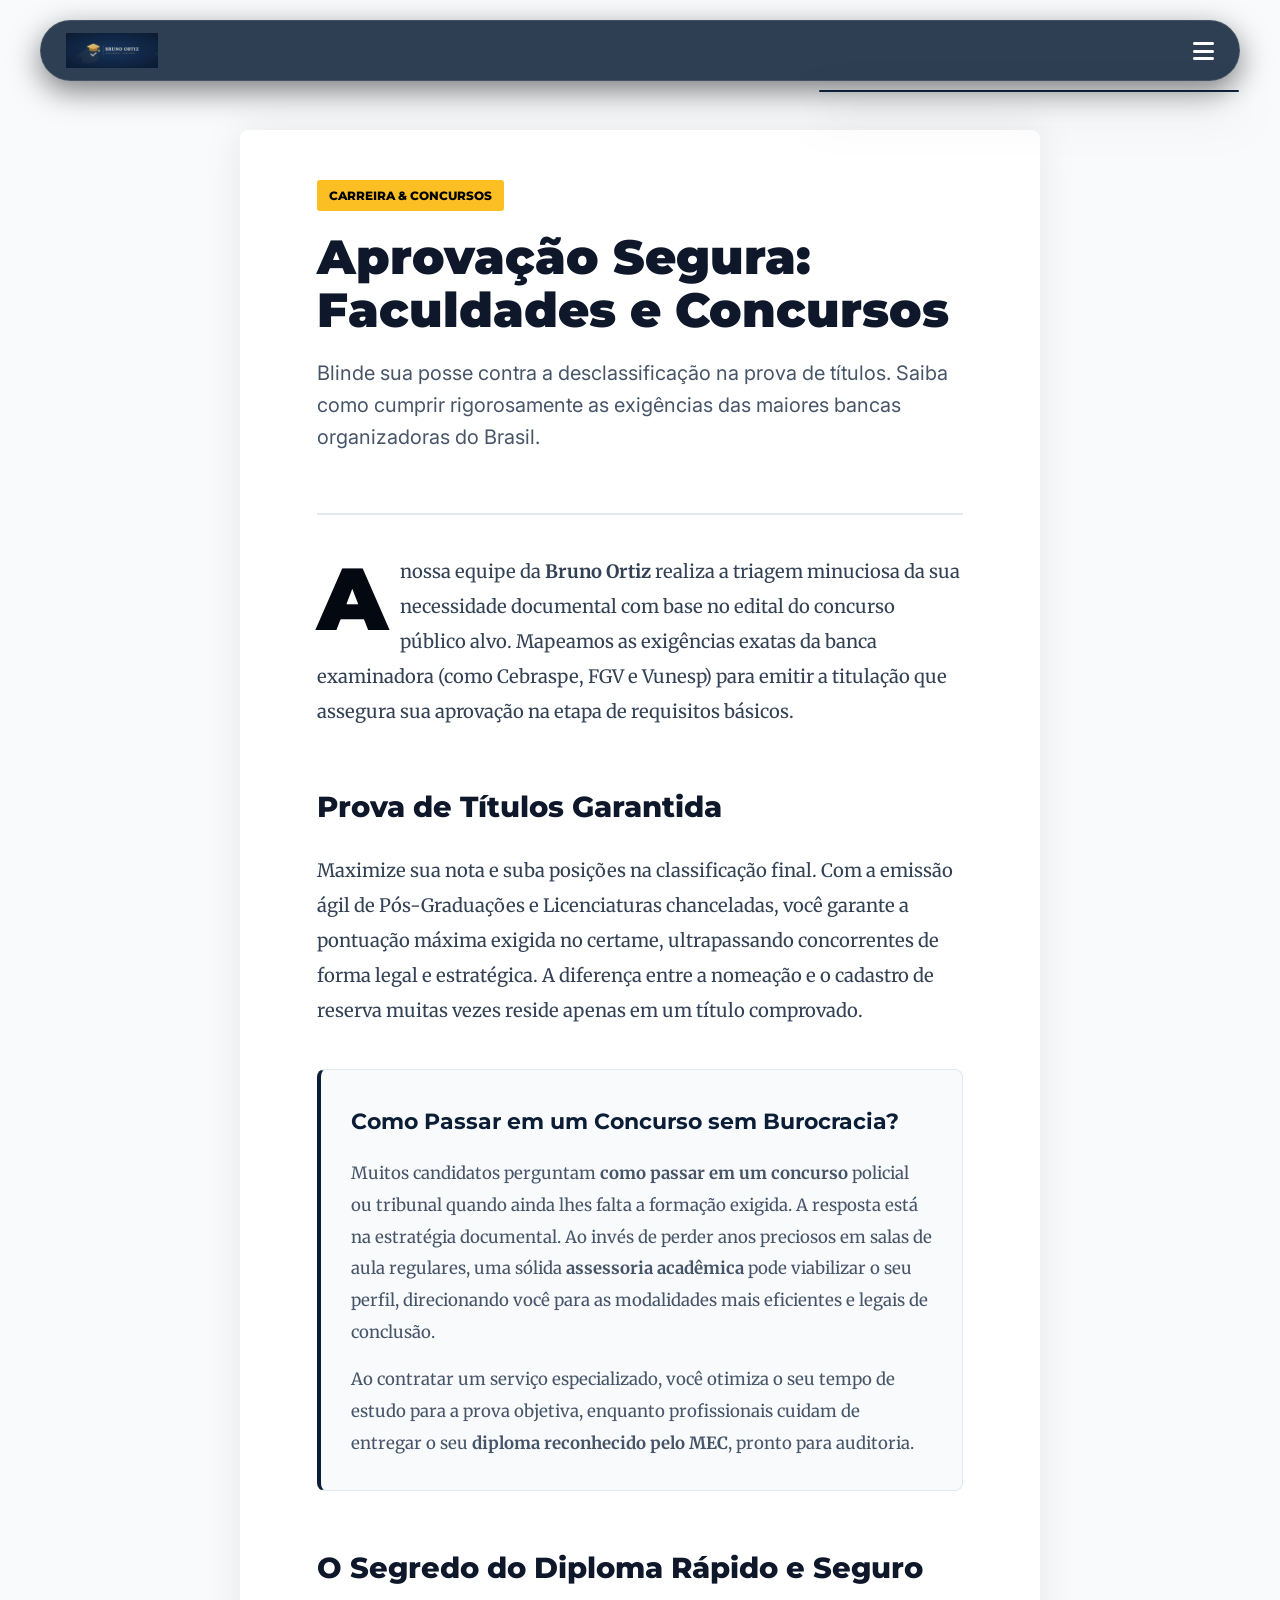
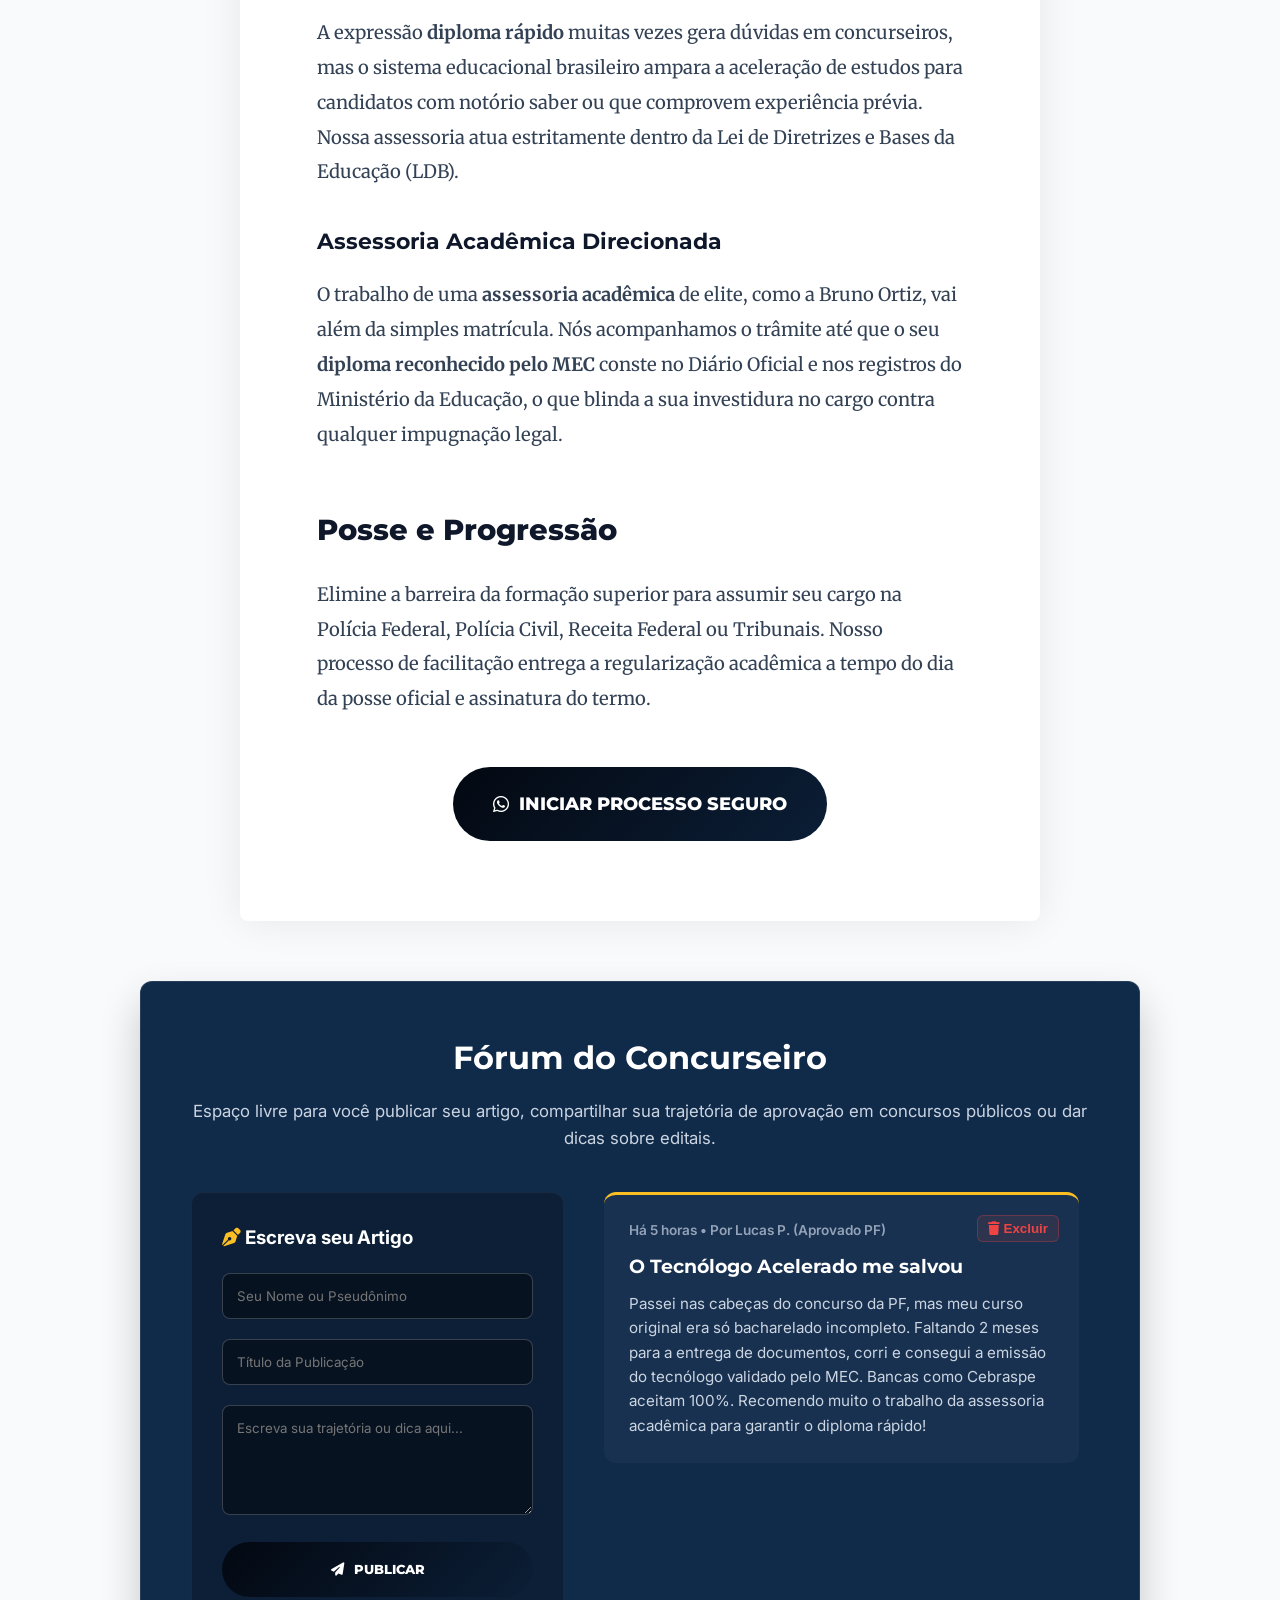
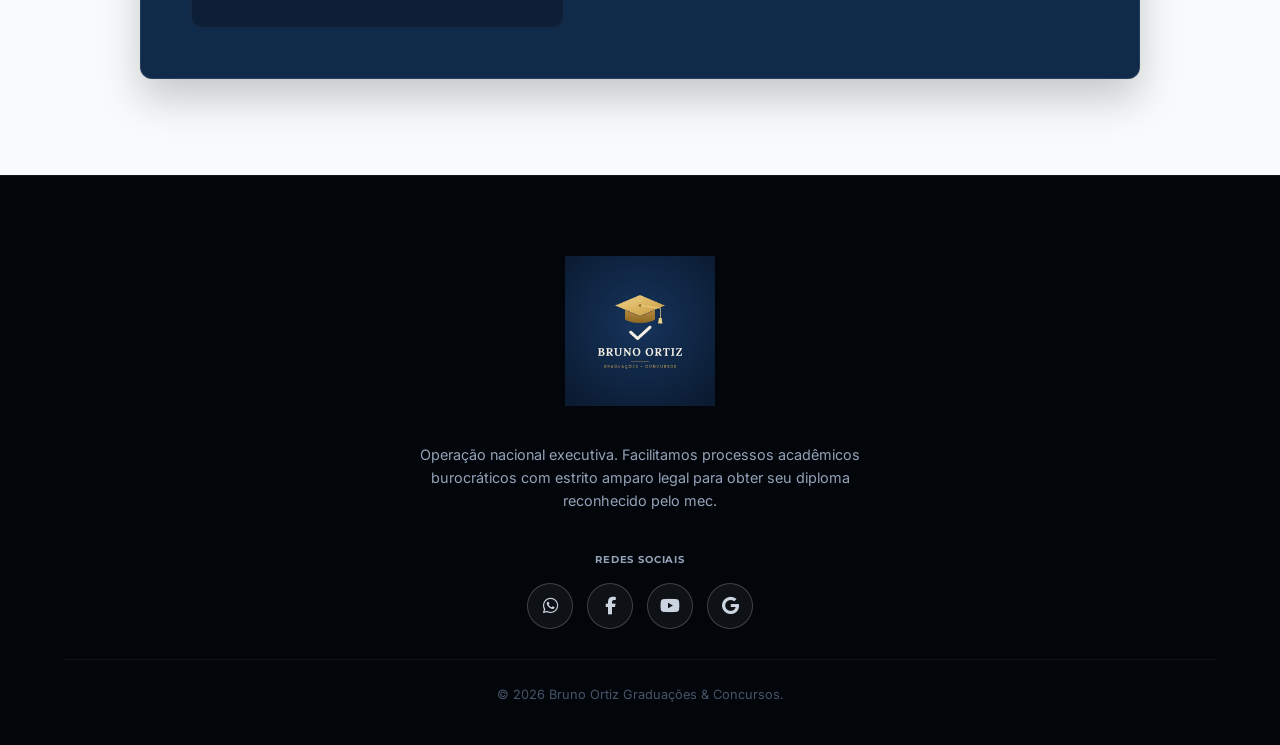
==== aprovacao.html @ de324f6e "Pixel: registra só o clique no WhatsApp (Contact), 1x por visitante a cada 30 dias Remove o evento L" ====
<!DOCTYPE html>
<html lang="pt-BR">
<head>
    <meta charset="UTF-8">
    <script async src="https://www.googletagmanager.com/gtag/js?id=G-M4WXYDKMWW"></script>
    <script>
      window.dataLayer = window.dataLayer || [];
      function gtag(){dataLayer.push(arguments);}
      gtag('js', new Date());
      gtag('config', 'G-M4WXYDKMWW');
    </script>
    
    <!-- Google tag (gtag.js) NOVA CONTA -->
    <script async src="https://www.googletagmanager.com/gtag/js?id=AW-18076144707"></script>
    <script>
      window.dataLayer = window.dataLayer || [];
      function gtag(){dataLayer.push(arguments);}
      gtag('js', new Date());
      gtag('config', 'AW-18076144707');
    </script>

    <!-- Meta Pixel Code -->
    <script>
    !function(f,b,e,v,n,t,s)
    {if(f.fbq)return;n=f.fbq=function(){n.callMethod?
    n.callMethod.apply(n,arguments):n.queue.push(arguments)};
    if(!f._fbq)f._fbq=n;n.push=n;n.loaded=!0;n.version='2.0';
    n.queue=[];t=b.createElement(e);t.async=!0;
    t.src=v;s=b.getElementsByTagName(e)[0];
    s.parentNode.insertBefore(t,s)}(window, document,'script',
    'https://connect.facebook.net/en_US/fbevents.js');
    fbq('init', '902396809491746');
    fbq('track', 'PageView');
    </script>
    <noscript><img height="1" width="1" style="display:none"
    src="https://www.facebook.com/tr?id=902396809491746&ev=PageView&noscript=1"
    /></noscript>
    <!-- End Meta Pixel Code -->
    <meta name="viewport" content="width=device-width, initial-scale=1.0, maximum-scale=5.0">
    <link rel="canonical" href="https://brunoaprovaconcursos.com.br/aprovacao.html">
    <title>Aprovação Segura: Faculdades e Concursos | Bruno Ortiz</title>
    <meta name="description" content="Blinde sua posse contra a desclassificação na prova de títulos cumprindo exigências das maiores bancas organizadoras do Brasil. Obtenha seu diploma reconhecido pelo mec rápido com nossa assessoria acadêmica.">
    <link rel="icon" href="image_19.png" type="image/png">
    <link rel="preconnect" href="https://fonts.googleapis.com">
    <link rel="preconnect" href="https://fonts.gstatic.com" crossorigin>
    <link href="https://fonts.googleapis.com/css2?family=Merriweather:ital,wght@0,300;0,400;0,700;1,400&family=Montserrat:wght@400;500;600;700;800;900&family=Inter:wght@400;500;600;700&display=swap" rel="stylesheet">
    <link rel="stylesheet" href="https://cdnjs.cloudflare.com/ajax/libs/font-awesome/6.4.0/css/all.min.css">

    <style>
        :root { --navy-darkest: #030811; --navy-dark: #071224; --navy-main: #0B1E36; --navy-card: #102a4a; --font-head: 'Montserrat', sans-serif; --font-body: 'Inter', sans-serif; --font-editorial: 'Merriweather', serif; }
        * { margin: 0; padding: 0; box-sizing: border-box; }
        html, body { font-family: var(--font-editorial); background-color: #f8fafc; color: #1e293b; line-height: 1.6; overflow-x: hidden; width: 100%; -webkit-user-select: none; user-select: none; }
        .reveal { opacity: 0; transform: translateY(30px); transition: all 0.7s cubic-bezier(0.16, 1, 0.3, 1); } .reveal.active { opacity: 1; transform: translateY(0); } .delay-1 { transition-delay: 0.15s; }
        .site-header { position: fixed; top: 20px; left: 50%; transform: translate(-50%, 0); width: 95%; max-width: 1200px; z-index: 1000; display: flex; align-items: center; background: rgba(11, 30, 54, 0.85); backdrop-filter: blur(16px); padding: 10px 25px; border-radius: 50px; border: 1px solid rgba(255, 255, 255, 0.1); box-shadow: 0 10px 30px rgba(0,0,0,0.5); font-family: var(--font-body); }
        .nav-brand { display: flex; align-items: center; text-decoration: none; } .nav-brand img { height: 35px; width: auto; }
        .nav-links { display: flex; gap: 1.5rem; align-items: center; }
        .nav-links a { text-decoration: none; color: #cbd5e1; font-size: 0.78rem; font-weight: 600; text-transform: uppercase; transition: 0.3s; font-family: var(--font-head); }
        .nav-links a:hover { color: #ffffff; }
        .btn-destaque { background: rgba(255, 255, 255, 0.05); border: 1px solid #ffffff !important; padding: 0.6rem 1.4rem !important; border-radius: 50px !important; color: #ffffff !important; }
        .mobile-toggle { display: none; color: #ffffff; font-size: 1.5rem; cursor: pointer; }
        @media (min-width: 1051px) { .nav-brand { display: none !important; } .site-header { justify-content: center; } }
        .btn-primary { background: linear-gradient(135deg, var(--navy-darkest), var(--navy-main)); color: #ffffff !important; font-family: var(--font-head); font-weight: 800; padding: 1.2rem 2.5rem; border-radius: 50px; text-decoration: none; text-transform: uppercase; display: inline-flex; align-items: center; justify-content: center; gap: 10px; border: none; cursor: pointer; transition: 0.3s; }
        
        #view-artigo { padding-top: 130px; padding-bottom: 6rem; width: 100%; min-height: 100vh; }
        .editorial-container { max-width: 800px; margin: 0 auto; padding: 50px 6% 80px; background: #ffffff; box-shadow: 0 0 40px rgba(0,0,0,0.08); border-radius: 8px; }
        .ed-header { margin-bottom: 40px; border-bottom: 2px solid #e2e8f0; padding-bottom: 30px; }
        .ed-tag { display: inline-block; background: #fbbf24; color: #000; font-family: var(--font-head); font-size: 0.75rem; font-weight: 800; text-transform: uppercase; padding: 6px 12px; margin-bottom: 20px; border-radius: 3px; }
        .ed-title { font-family: var(--font-head); font-size: clamp(2.2rem, 5vw, 3rem); font-weight: 900; color: #0f172a; line-height: 1.1; margin-bottom: 20px; }
        .ed-subtitle { font-family: var(--font-body); font-size: 1.25rem; color: #475569; line-height: 1.6; margin-bottom: 30px; }
        .ed-body { font-size: 1.15rem; line-height: 1.9; color: #334155; }
        .ed-dropcap { float: left; font-family: var(--font-head); font-size: 5.5rem; line-height: 4.5rem; padding-top: 8px; padding-right: 12px; color: var(--navy-darkest); font-weight: 900; }
        .ed-body p { margin-bottom: 25px; } .ed-body h2 { font-family: var(--font-head); font-size: 1.8rem; color: #0f172a; margin: 50px 0 20px; font-weight: 800; }
        .ed-body h3 { font-family: var(--font-head); font-size: 1.4rem; color: #0f172a; margin: 30px 0 15px; font-weight: 700; }
        
        .faq-box { background: #f8fafc; border: 1px solid #e2e8f0; padding: 30px; border-radius: 8px; margin: 40px 0; border-left: 4px solid var(--navy-main); }
        .faq-box h3 { margin-top: 0; color: var(--navy-main); }
        .faq-box p { font-size: 1.05rem; color: #475569; margin-bottom: 15px; }
        .faq-box p:last-child { margin-bottom: 0; }

        /* FÓRUM CSS */
        #comunidade-editorial { max-width: 95%; width: 1000px; margin: 60px auto 0; padding: 50px; background: var(--navy-card); border-radius: 12px; border: 1px solid rgba(255,255,255,0.1); box-shadow: 0 20px 40px rgba(0,0,0,0.2); font-family: var(--font-body); }
        .comunidade-header { text-align: center; margin-bottom: 40px; } .comunidade-header h2 { font-family: var(--font-head); font-size: 2rem; color: #fff; margin-bottom: 15px; } .comunidade-header p { font-size: 1.05rem; color: #cbd5e1; }
        .forum-grid { display: grid; grid-template-columns: 1fr 1.3fr; gap: 40px; }
        .forum-form-box { background: rgba(0,0,0,0.25); padding: 30px; border-radius: 12px; border: 1px solid rgba(255,255,255,0.05); }
        .form-control { width: 100%; background: rgba(0,0,0,0.4); border: 1px solid rgba(255,255,255,0.2); padding: 14px; border-radius: 8px; color: #fff; font-family: var(--font-body); margin-bottom: 20px; }
        .feed-box { display: flex; flex-direction: column; gap: 20px; max-height: 550px; overflow-y: auto; padding-right: 10px; }
        .post-card { background: rgba(255,255,255,0.03); padding: 25px; border-radius: 12px; border-top: 3px solid #fbbf24; position: relative; }
        .post-meta { font-size: 0.85rem; color: #94a3b8; font-weight: 600; margin-bottom: 10px; }
        .post-title { font-family: var(--font-head); font-size: 1.2rem; color: #fff; margin-bottom: 10px; } .post-text { font-size: 0.95rem; color: #cbd5e1; }
        .btn-excluir { position: absolute; top: 20px; right: 20px; background: rgba(239, 68, 68, 0.1); color: #ef4444; border: 1px solid rgba(239, 68, 68, 0.3); padding: 5px 10px; border-radius: 6px; font-weight: 700; cursor: pointer; }
        
        footer { background: #02050a; padding: 80px 5% 40px; text-align: center; border-top: 1px solid rgba(255,255,255,0.05); font-family: var(--font-body); }
        @media (max-width: 900px) { .forum-grid { grid-template-columns: 1fr; } #comunidade-editorial { padding: 40px 20px; width: 100%; } }
        @media (max-width: 1050px) { .site-header { justify-content: space-between; top: 10px; border-radius: 12px; padding: 15px 20px; } .mobile-toggle { display: block; } .nav-links { position: absolute; top: 70px; left: 0; width: 100%; background: rgba(11, 30, 54, 0.98); flex-direction: column; padding: 0; max-height: 0; overflow: hidden; } .nav-links.menu-aberto { max-height: 500px; padding: 1.5rem 0; } }
    </style>
    <style id="menu-fix">
        /* Correção técnica: menu igual e numa linha só em todas as páginas */
        .nav-links a { white-space: nowrap; }
        .nav-links a.link-normal:hover, .nav-links a.link-normal.active { color: #ffffff; }
        @media (min-width: 1051px) and (max-width: 1440px) { .nav-links { gap: 1rem; } .nav-links a { font-size: 0.7rem; } .btn-destaque { padding: 0.55rem 1.1rem !important; } }
        @media (max-width: 1050px) { .nav-links.menu-aberto { max-height: 1000px; padding: 1.5rem 0; overflow-y: auto; max-height: calc(100vh - 90px); } .nav-links a { width: 100%; text-align: center; padding: 1.1rem 0; border-bottom: 1px solid rgba(255,255,255,0.05); } .btn-destaque { margin: 1rem 0; width: 85%; text-align: center; } }
    </style>
    <link rel="stylesheet" href="redes-sociais.css?v=2">
    <script src="contato-zap.js"></script>
</head>
<body oncontextmenu="return false;" ondragstart="return false;" onselectstart="return false;">

    <header class="site-header">
        <a href="index.html" class="nav-brand"><img src="image_18.png" alt="Bruno Ortiz Graduações"></a>
        <i class="fa-solid fa-bars mobile-toggle" onclick="toggleMenu(event)"></i>
        <nav class="nav-links" id="menu-links">
            <a href="index.html#home" class="nav-link link-normal">Início</a>
            <a href="index.html#como-funciona" class="nav-link link-normal">Como Funciona</a>
            <a href="index.html#por-que-comprar" class="nav-link link-normal">Por que a Bruno Ortiz?</a>
            
            <a href="diploma.html" style="color: #38bdf8; font-weight: 700;"><i class="fa-solid fa-award"></i> Diploma Reconhecido</a>
            <a href="aprovacao.html" style="color: #fbbf24; font-weight: 700;"><i class="fa-solid fa-bullseye"></i> Aprovação: Faculdades e Concursos</a>
            <a href="artigo.html" style="color: #ef4444; font-weight: 700;"><i class="fa-solid fa-newspaper"></i> Editorial</a>
            <a href="memes.html" class="nav-link link-normal"><i class="fa-solid fa-face-laugh-squint"></i> Memes</a>
            
            <a href="index.html#concursos" class="nav-link link-normal">Editais</a>
            <a href="index.html#quiz" class="btn-destaque"><i class="fa-solid fa-bolt"></i> Análise de Perfil</a>
        </nav>
    </header>
    <script src="redes-sociais.js?v=2"></script>

    <div id="view-artigo">
        <article class="editorial-container">
            <header class="ed-header">
                <span class="ed-tag">Carreira & Concursos</span>
                <h1 class="ed-title reveal">Aprovação Segura: Faculdades e Concursos</h1>
                <p class="ed-subtitle reveal delay-1">Blinde sua posse contra a desclassificação na prova de títulos. Saiba como cumprir rigorosamente as exigências das maiores bancas organizadoras do Brasil.</p>
            </header>
            <div class="ed-body">
                <p class="reveal"><span class="ed-dropcap">A</span> nossa equipe da <strong>Bruno Ortiz</strong> realiza a triagem minuciosa da sua necessidade documental com base no edital do concurso público alvo. Mapeamos as exigências exatas da banca examinadora (como Cebraspe, FGV e Vunesp) para emitir a titulação que assegura sua aprovação na etapa de requisitos básicos.</p>
                
                <h2 class="reveal">Prova de Títulos Garantida</h2>
                <p class="reveal">Maximize sua nota e suba posições na classificação final. Com a emissão ágil de Pós-Graduações e Licenciaturas chanceladas, você garante a pontuação máxima exigida no certame, ultrapassando concorrentes de forma legal e estratégica. A diferença entre a nomeação e o cadastro de reserva muitas vezes reside apenas em um título comprovado.</p>

                <div class="faq-box reveal delay-1">
                    <h3>Como Passar em um Concurso sem Burocracia?</h3>
                    <p>Muitos candidatos perguntam <strong>como passar em um concurso</strong> policial ou tribunal quando ainda lhes falta a formação exigida. A resposta está na estratégia documental. Ao invés de perder anos preciosos em salas de aula regulares, uma sólida <strong>assessoria acadêmica</strong> pode viabilizar o seu perfil, direcionando você para as modalidades mais eficientes e legais de conclusão.</p>
                    <p>Ao contratar um serviço especializado, você otimiza o seu tempo de estudo para a prova objetiva, enquanto profissionais cuidam de entregar o seu <strong>diploma reconhecido pelo MEC</strong>, pronto para auditoria.</p>
                </div>

                <h2 class="reveal">O Segredo do Diploma Rápido e Seguro</h2>
                <p class="reveal">A expressão <strong>diploma rápido</strong> muitas vezes gera dúvidas em concurseiros, mas o sistema educacional brasileiro ampara a aceleração de estudos para candidatos com notório saber ou que comprovem experiência prévia. Nossa assessoria atua estritamente dentro da Lei de Diretrizes e Bases da Educação (LDB).</p>
                
                <h3 class="reveal">Assessoria Acadêmica Direcionada</h3>
                <p class="reveal">O trabalho de uma <strong>assessoria acadêmica</strong> de elite, como a Bruno Ortiz, vai além da simples matrícula. Nós acompanhamos o trâmite até que o seu <strong>diploma reconhecido pelo MEC</strong> conste no Diário Oficial e nos registros do Ministério da Educação, o que blinda a sua investidura no cargo contra qualquer impugnação legal.</p>

                <h2 class="reveal">Posse e Progressão</h2>
                <p class="reveal">Elimine a barreira da formação superior para assumir seu cargo na Polícia Federal, Polícia Civil, Receita Federal ou Tribunais. Nosso processo de facilitação entrega a regularização acadêmica a tempo do dia da posse oficial e assinatura do termo.</p>

                <div style="margin-top: 50px; text-align: center;">
                    <a href="javascript:void(0)" class="btn-primary c-zap" data-msg="Olá! Gostaria de falar com o consultor da Bruno Ortiz sobre editais e prova de títulos."><i class="fa-brands fa-whatsapp"></i> Iniciar Processo Seguro</a>
                </div>
            </div>
        </article>

        <!-- FÓRUM / COMUNIDADE AQUI -->
        <section id="comunidade-editorial" class="reveal delay-1">
            <div class="comunidade-header">
                <h2>Fórum do Concurseiro</h2>
                <p>Espaço livre para você publicar seu artigo, compartilhar sua trajetória de aprovação em concursos públicos ou dar dicas sobre editais.</p>
            </div>
            <div class="forum-grid">
                <div class="forum-form-box">
                    <h3 style="color: #fff; margin-bottom: 20px;"><i class="fa-solid fa-pen-nib" style="color: #fbbf24;"></i> Escreva seu Artigo</h3>
                    <form onsubmit="publicarArtigo(event)">
                        <input type="text" id="autor-nome" class="form-control" placeholder="Seu Nome ou Pseudônimo" required>
                        <input type="text" id="autor-titulo" class="form-control" placeholder="Título da Publicação" required>
                        <textarea id="autor-texto" class="form-control" rows="5" placeholder="Escreva sua trajetória ou dica aqui..." required></textarea>
                        <button type="submit" class="btn-primary" style="width: 100%;"><i class="fa-solid fa-paper-plane"></i> Publicar</button>
                    </form>
                </div>
                <div class="feed-box" id="artigos-publicados">
                    <div class="post-card">
                        <button class="btn-excluir" onclick="this.parentElement.remove()"><i class="fa-solid fa-trash"></i> Excluir</button>
                        <div class="post-meta">Há 5 horas • Por Lucas P. (Aprovado PF)</div>
                        <h3 class="post-title">O Tecnólogo Acelerado me salvou</h3>
                        <p class="post-text">Passei nas cabeças do concurso da PF, mas meu curso original era só bacharelado incompleto. Faltando 2 meses para a entrega de documentos, corri e consegui a emissão do tecnólogo validado pelo MEC. Bancas como Cebraspe aceitam 100%. Recomendo muito o trabalho da assessoria acadêmica para garantir o diploma rápido!</p>
                    </div>
                </div>
            </div>
        </section>
    </div>

    <footer>
        <img src="image_19.png" alt="Bruno Ortiz - Assessoria Educacional" style="max-width: 150px; margin-bottom: 30px;">
        <p style="color: #94a3b8; font-size: 0.9rem; max-width: 500px; margin: 0 auto 30px;">Operação nacional executiva. Facilitamos processos acadêmicos burocráticos com estrito amparo legal para obter seu diploma reconhecido pelo mec.</p>
        <div style="font-size: 0.8rem; color: #475569;">&copy; 2026 Bruno Ortiz Graduações & Concursos.</div>
    </footer>

    <script>
        document.body.addEventListener('click', function(e) { 
            const btnZap = e.target.closest('.c-zap'); 
            if (btnZap && !btnZap.hasAttribute('onclick')) { 
                e.preventDefault(); 
                let msg = btnZap.getAttribute('data-msg') || "Olá! Vim pelo site da Bruno Ortiz e quero atendimento."; 
                
                /* Clique no WhatsApp: conta 1x por visitante (contato-zap.js) */
                    if (typeof registrarContatoZap === 'function') { registrarContatoZap(); }
                
                window.open(atob("aHR0cHM6Ly93YS5tZS81NTMxOTk2MDc3NzkzP3RleHQ9") + encodeURIComponent(msg), '_blank'); 
            } 
        });

        window.toggleMenu = function(e) { 
            if(e) e.stopPropagation();
            document.getElementById('menu-links').classList.toggle('menu-aberto'); 
        };
        
        document.querySelectorAll('.nav-links a').forEach(function(link) {
            link.addEventListener('click', function() {
                document.getElementById('menu-links').classList.remove('menu-aberto');
            });
        });

        document.addEventListener('click', function(event) {
            const menu = document.getElementById('menu-links');
            if (menu && menu.classList.contains('menu-aberto') && !menu.contains(event.target) && !event.target.classList.contains('mobile-toggle')) {
                menu.classList.remove('menu-aberto');
            }
        });

        window.publicarArtigo = function(e) {
            e.preventDefault();
            const nome = document.getElementById('autor-nome').value.trim(); 
            const titulo = document.getElementById('autor-titulo').value.trim(); 
            const texto = document.getElementById('autor-texto').value.trim();
            if(!nome || !titulo || !texto) return;
            
            const gridFeed = document.getElementById('artigos-publicados');
            const novoArtigo = document.createElement('div'); 
            novoArtigo.className = 'post-card reveal active';
            
            /* Javascript limpo com aspas simples para evitar falha no mobile */
            novoArtigo.innerHTML = '<button class="btn-excluir" onclick="this.parentElement.remove()"><i class="fa-solid fa-trash"></i> Excluir</button><div class="post-meta">Publicado Agora • Por ' + nome + '</div><h3 class="post-title">' + titulo + '</h3><p class="post-text">' + texto.replace(/\n/g, '<br>') + '</p>';
            
            gridFeed.prepend(novoArtigo);
            
            document.getElementById('autor-nome').value = ''; 
            document.getElementById('autor-titulo').value = ''; 
            document.getElementById('autor-texto').value = '';
            
            alert('Seu artigo foi publicado com sucesso!');
        };
        
        const _anim = function() { 
            if('IntersectionObserver' in window) { 
                const _obs = new IntersectionObserver((_ent) => { 
                    _ent.forEach(_e => { 
                        if (_e.isIntersecting) _e.target.classList.add('active'); 
                    }); 
                }, { threshold: 0.1 }); 
                document.querySelectorAll('.reveal').forEach(_el => _obs.observe(_el)); 
            } else { 
                document.querySelectorAll('.reveal').forEach(_el => _el.classList.add('active')); 
            } 
        };
        document.addEventListener('DOMContentLoaded', _anim);
    </script>
</body>
</html>
---- redes-sociais.css ----
/* Redes sociais da Bruno Ortiz + ajuste do menu no computador.
   Segue a paleta do site: azul-marinho, branco e cinza-azulado. */

/* ---------- Menu "Redes" no topo ---------- */
.redes-menu { position: relative; display: flex; align-items: center; }
.redes-toggle {
    display: inline-flex; align-items: center; gap: 6px;
    background: none; border: 0; padding: 0.5rem 0; margin: 0; cursor: pointer;
    color: #cbd5e1; font-family: var(--font-head, 'Montserrat', sans-serif);
    font-size: 0.78rem; font-weight: 600; text-transform: uppercase; white-space: nowrap;
    transition: color 0.3s;
}
.redes-toggle:hover, .redes-menu.aberto .redes-toggle, .redes-toggle:focus-visible { color: #ffffff; }
.redes-toggle:focus-visible { outline: 2px solid rgba(255,255,255,0.6); outline-offset: 4px; border-radius: 4px; }
.redes-seta { font-size: 0.6rem; transition: transform 0.3s; }
.redes-menu.aberto .redes-seta { transform: rotate(180deg); }

.redes-lista {
    position: absolute; top: calc(100% + 18px); right: -10px; min-width: 240px;
    display: flex; flex-direction: column; padding: 10px;
    background: rgba(11, 30, 54, 0.98); backdrop-filter: blur(16px);
    border: 1px solid rgba(255,255,255,0.12); border-radius: 14px;
    box-shadow: 0 18px 40px rgba(0,0,0,0.55);
    opacity: 0; visibility: hidden; transform: translateY(-6px);
    transition: opacity 0.25s, transform 0.25s, visibility 0.25s; z-index: 1001;
}
.redes-lista::before { content: ''; position: absolute; top: -18px; left: 0; right: 0; height: 18px; } /* ponte para o mouse não perder o menu */
.redes-menu:hover .redes-lista, .redes-menu:focus-within .redes-lista, .redes-menu.aberto .redes-lista { opacity: 1; visibility: visible; transform: translateY(0); }

.redes-titulo {
    display: block; padding: 4px 10px 8px; color: #94a3b8;
    font-family: var(--font-head, 'Montserrat', sans-serif); font-size: 0.65rem; font-weight: 700;
    letter-spacing: 0.08em; text-transform: uppercase;
}

.nav-links .redes-item {
    display: flex; align-items: center; gap: 12px; width: auto; padding: 10px !important;
    border: 0 !important; border-radius: 10px; text-align: left;
    color: #cbd5e1 !important; font-size: 0.75rem !important; font-weight: 600; white-space: nowrap;
}
.nav-links .redes-item::after { display: none !important; }
.nav-links .redes-item i {
    width: 32px; height: 32px; flex-shrink: 0; display: inline-flex; align-items: center; justify-content: center;
    border-radius: 50%; background: rgba(255,255,255,0.06); border: 1px solid rgba(255,255,255,0.15);
    color: #ffffff; font-size: 0.9rem; transition: 0.3s;
}
.nav-links .redes-item:hover, .nav-links .redes-item:focus-visible { background: rgba(255,255,255,0.06); color: #ffffff !important; }
.redes-item:hover i, .redes-icone:hover i, .redes-icone:focus-visible i { color: #ffffff; }
.rede-whatsapp:hover i { background: #22c55e; border-color: #22c55e; }
.rede-facebook:hover i { background: #1877f2; border-color: #1877f2; }
.rede-youtube:hover i  { background: #ff0000; border-color: #ff0000; }
.rede-google:hover i   { background: #4285f4; border-color: #4285f4; }

/* ---------- Menu recolhido (celular, e computador quando os itens não cabem) ---------- */
.site-header.nav-compacta .redes-menu { width: 100%; flex-direction: column; padding: 1rem 0 0.5rem; border-bottom: 1px solid rgba(255,255,255,0.05); }
.site-header.nav-compacta .redes-toggle { display: none; }
.site-header.nav-compacta .redes-lista {
    position: static; opacity: 1; visibility: visible; transform: none; min-width: 0;
    flex-direction: row; flex-wrap: wrap; justify-content: center; gap: 10px;
    background: none; backdrop-filter: none; border: 0; box-shadow: none; padding: 0 10px;
}
.site-header.nav-compacta .redes-lista::before { display: none; }
.site-header.nav-compacta .redes-titulo { flex-basis: 100%; text-align: center; padding: 0 0 4px; }
.site-header.nav-compacta .nav-links .redes-item { width: auto !important; padding: 0 !important; background: none !important; }
.site-header.nav-compacta .nav-links .redes-item span { position: absolute; width: 1px; height: 1px; overflow: hidden; clip: rect(0 0 0 0); white-space: nowrap; }
.site-header.nav-compacta .nav-links .redes-item i { width: 44px; height: 44px; font-size: 1.1rem; }

@media (min-width: 1051px) {
    .site-header.nav-compacta { justify-content: space-between !important; padding: 12px 25px; }
    .site-header.nav-compacta .nav-brand { display: flex !important; }
    .site-header.nav-compacta .mobile-toggle { display: block; }
    .site-header.nav-compacta .nav-links {
        position: absolute; top: calc(100% + 10px); right: 0; left: auto; width: min(420px, 100%);
        flex-direction: column; gap: 0; padding: 0; max-height: 0; overflow: hidden;
        background: rgba(11, 30, 54, 0.98); border-radius: 12px; border: 1px solid transparent;
        box-shadow: 0 18px 40px rgba(0,0,0,0.55); transition: max-height 0.4s ease-in-out, padding 0.4s;
    }
    .site-header.nav-compacta .nav-links.menu-aberto { max-height: calc(100vh - 110px); overflow-y: auto; padding: 1rem 0; border-color: rgba(255,255,255,0.2); }
    .site-header.nav-compacta .nav-links a { width: 100%; text-align: center; font-size: 0.78rem; padding: 1rem 0; border-bottom: 1px solid rgba(255,255,255,0.05); }
    .site-header.nav-compacta .nav-links .btn-destaque { width: 85%; margin: 1rem 0 0.5rem; }
}

/* Telas grandes: barra um pouco mais larga para todos os itens caberem numa linha */
@media (min-width: 1441px) {
    .site-header { max-width: 1480px; }
    .site-header:not(.nav-compacta) .nav-links { gap: 1.1rem; }
    .site-header:not(.nav-compacta) .nav-links a, .site-header:not(.nav-compacta) .redes-toggle { font-size: 0.72rem; }
}
@media (min-width: 1051px) and (max-width: 1440px) { .redes-toggle { font-size: 0.7rem; } }

/* ---------- Ícones no rodapé ---------- */
.redes-rodape { margin: 40px auto 0; display: flex; flex-direction: column; align-items: center; gap: 14px; }
.redes-rodape .redes-titulo { padding: 0; }
.redes-icones { display: flex; flex-wrap: wrap; justify-content: center; gap: 14px; }
.redes-icone { text-decoration: none; }
.redes-icone i {
    width: 46px; height: 46px; display: inline-flex; align-items: center; justify-content: center;
    border-radius: 50%; background: rgba(255,255,255,0.05); border: 1px solid rgba(255,255,255,0.2);
    color: #cbd5e1; font-size: 1.1rem; transition: 0.3s;
}
.redes-icone:hover i { transform: translateY(-3px); box-shadow: 0 8px 20px rgba(0,0,0,0.4); }
.redes-icone:focus-visible { outline: none; }
.redes-icone:focus-visible i { outline: 2px solid rgba(255,255,255,0.7); outline-offset: 3px; }
.redes-rodape + div { margin-top: 30px !important; padding-top: 25px; border-top: 1px solid rgba(255,255,255,0.05); }
.redes-copy { margin-top: 24px; }

/* ---------- Menu recolhido: itens nunca são espremidos e o botão "Análise de Perfil" fica inteiro ---------- */
.site-header.nav-compacta .nav-links > * { flex-shrink: 0; }
.site-header.nav-compacta .nav-links a.btn-destaque {
    width: 85%; margin: 1.2rem auto 0.5rem; padding: 0.9rem 1.4rem !important;
    display: flex; align-items: center; justify-content: center; gap: 8px;
    text-align: center; line-height: 1.3; white-space: normal; overflow: visible;
}
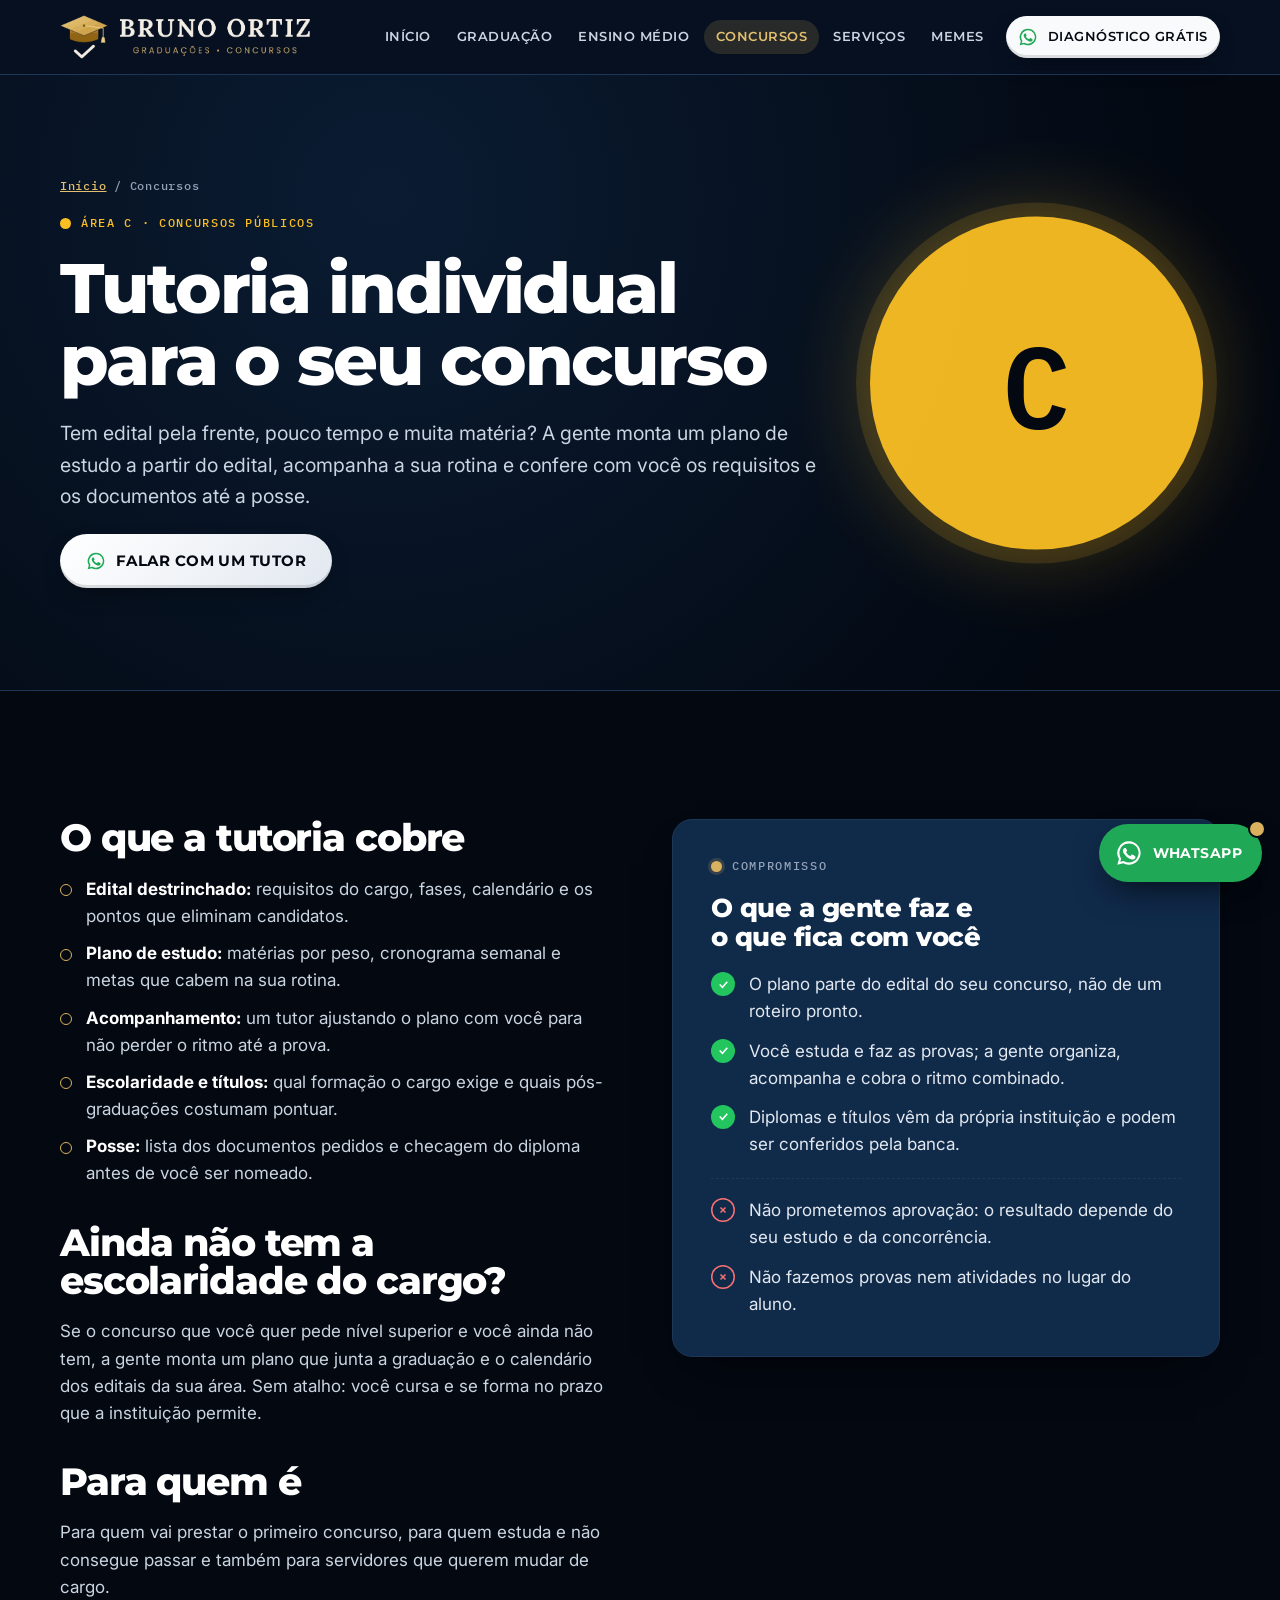
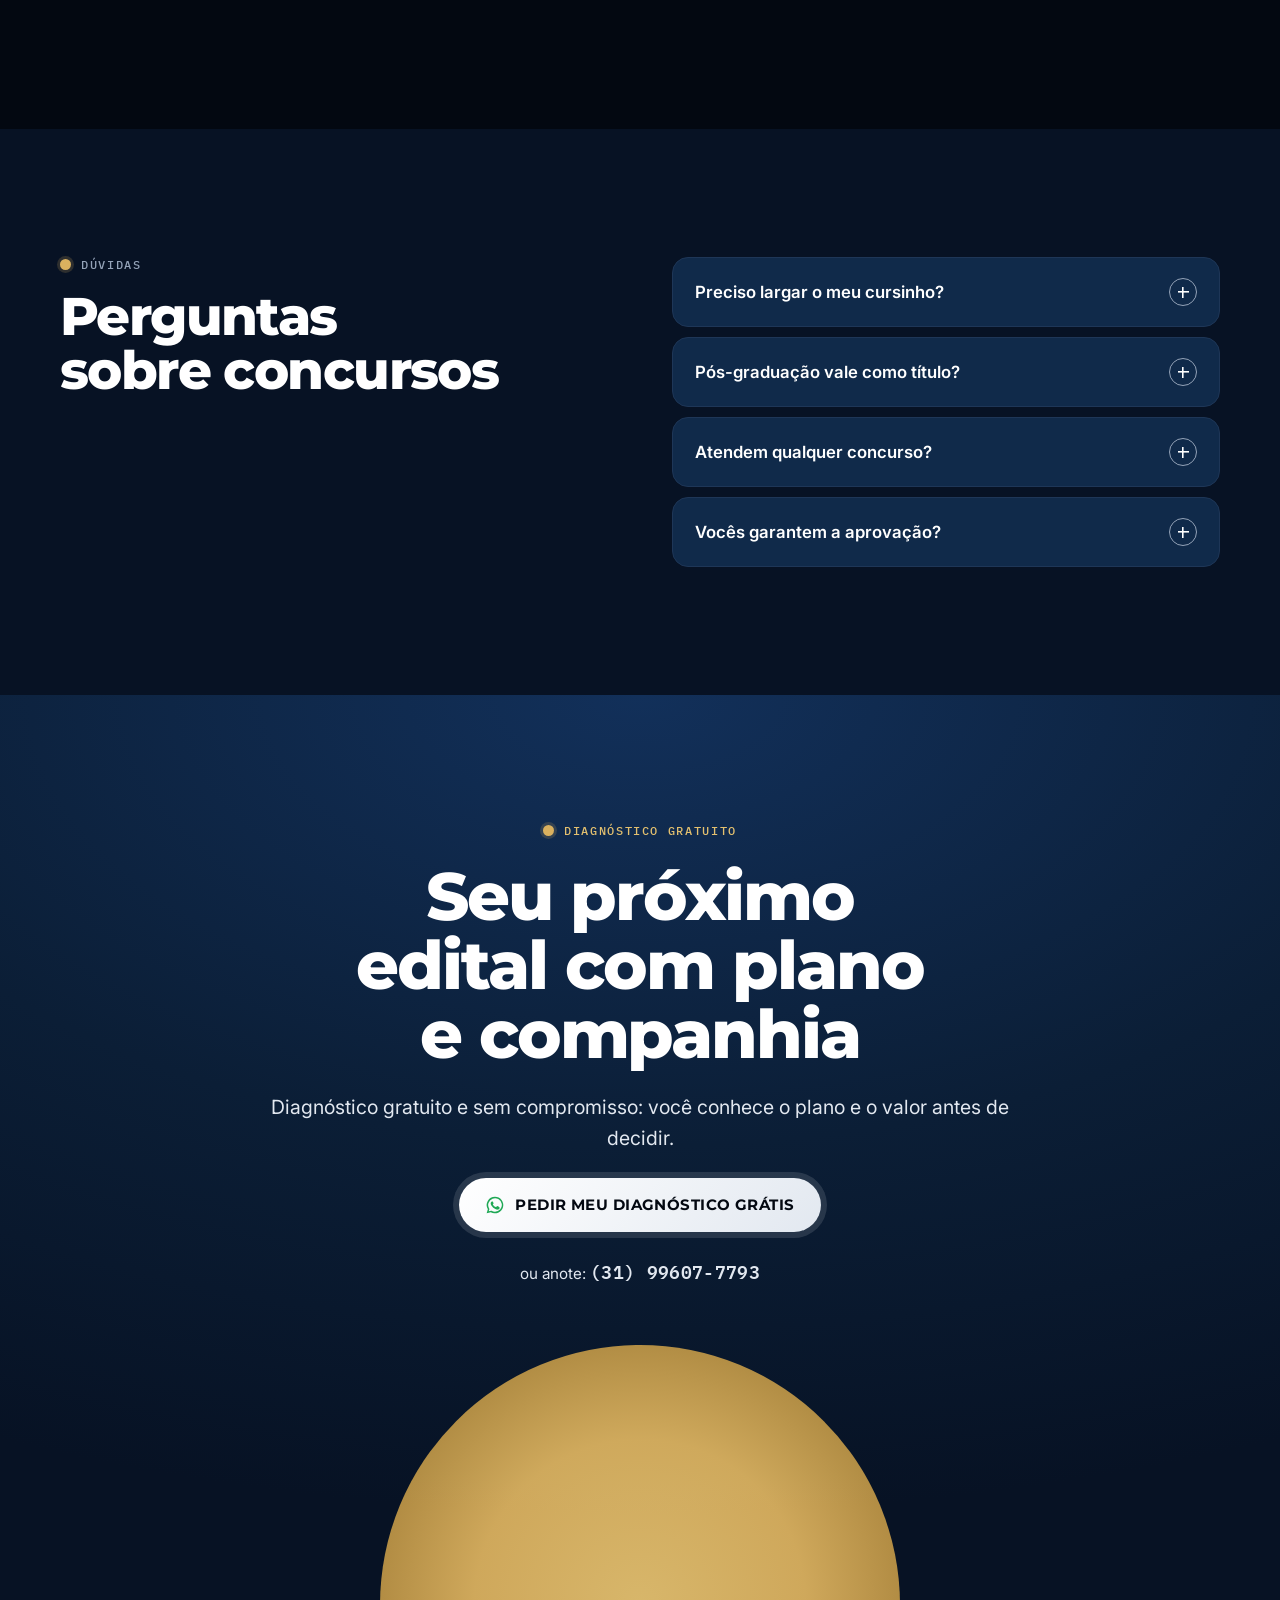
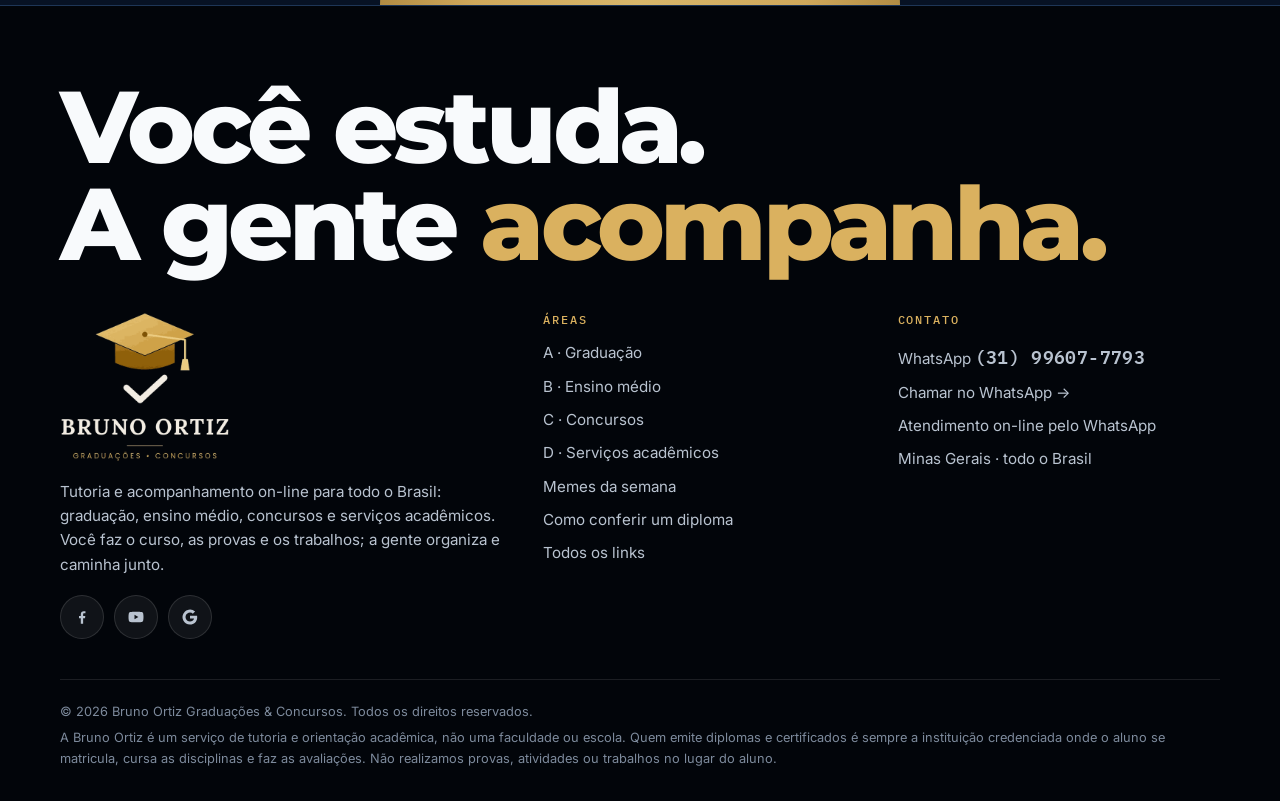
==== commit 33a61b44: "Site novo do Bruno Ortiz (modelo completo com a marca, as cores, o vídeo e os contatos do Bruno) - P" ====
--- a/aprovacao.html
+++ b/aprovacao.html
@@ -1,265 +1,112 @@
-<!DOCTYPE html>
+<!doctype html>
 <html lang="pt-BR">
 <head>
-    <meta charset="UTF-8">
-    <script async src="https://www.googletagmanager.com/gtag/js?id=G-M4WXYDKMWW"></script>
-    <script>
-      window.dataLayer = window.dataLayer || [];
-      function gtag(){dataLayer.push(arguments);}
-      gtag('js', new Date());
-      gtag('config', 'G-M4WXYDKMWW');
-    </script>
-    
-    <!-- Google tag (gtag.js) NOVA CONTA -->
-    <script async src="https://www.googletagmanager.com/gtag/js?id=AW-18076144707"></script>
-    <script>
-      window.dataLayer = window.dataLayer || [];
-      function gtag(){dataLayer.push(arguments);}
-      gtag('js', new Date());
-      gtag('config', 'AW-18076144707');
-    </script>
+<meta charset="utf-8">
+<meta name="viewport" content="width=device-width, initial-scale=1, viewport-fit=cover">
+<title>Tutoria Individual para Concursos Públicos | Bruno Ortiz</title>
+<meta name="description" content="Tem concurso pela frente e pouco tempo? Tutoria individual com plano de estudo a partir do edital, acompanhamento da rotina e orientação sobre requisitos, títulos e documentos da posse.">
+<link rel="canonical" href="https://brunoaprovaconcursos.com.br/aprovacao.html">
+<meta name="robots" content="index, follow, max-image-preview:large">
+<meta name="theme-color" content="#071224">
+<meta name="author" content="Bruno Ortiz Graduações & Concursos">
+<meta property="og:type" content="website">
+<meta property="og:locale" content="pt_BR">
+<meta property="og:site_name" content="Bruno Ortiz">
+<meta property="og:title" content="Tutoria Individual para Concursos Públicos | Bruno Ortiz">
+<meta property="og:description" content="Tem concurso pela frente e pouco tempo? Tutoria individual com plano de estudo a partir do edital, acompanhamento da rotina e orientação sobre requisitos, títulos e documentos da posse.">
+<meta property="og:url" content="https://brunoaprovaconcursos.com.br/aprovacao.html">
+<meta property="og:image" content="https://brunoaprovaconcursos.com.br/assets/og-image.jpg">
+<meta property="og:image:width" content="1200">
+<meta property="og:image:height" content="630">
+<meta property="og:image:alt" content="Bruno Ortiz · Graduações e Concursos">
+<meta name="twitter:card" content="summary_large_image">
+<meta name="twitter:title" content="Tutoria Individual para Concursos Públicos | Bruno Ortiz">
+<meta name="twitter:description" content="Tem concurso pela frente e pouco tempo? Tutoria individual com plano de estudo a partir do edital, acompanhamento da rotina e orientação sobre requisitos, títulos e documentos da posse.">
+<meta name="twitter:image" content="https://brunoaprovaconcursos.com.br/assets/og-image.jpg">
+<link rel="icon" href="assets/favicon.ico" sizes="any">
+<link rel="icon" href="assets/favicon-32.png" type="image/png" sizes="32x32">
+<link rel="apple-touch-icon" href="assets/apple-touch-icon.png">
+<link rel="manifest" href="site.webmanifest">
+<link rel="preconnect" href="https://fonts.googleapis.com">
+<link rel="preconnect" href="https://fonts.gstatic.com" crossorigin>
+<link rel="stylesheet" href="https://fonts.googleapis.com/css2?family=Inter:wght@400;500;600;700&family=Montserrat:wght@500;600;700;800;900&display=swap">
+<link rel="stylesheet" href="assets/style.css?v=20261029">
+<script type="application/ld+json">{"@context": "https://schema.org", "@type": "EducationalOrganization", "@id": "https://brunoaprovaconcursos.com.br/#org", "name": "Bruno Ortiz Graduações & Concursos", "alternateName": ["Bruno Ortiz", "Bruno Aprova Concursos"], "url": "https://brunoaprovaconcursos.com.br/", "logo": "https://brunoaprovaconcursos.com.br/assets/icon-512.png", "image": "https://brunoaprovaconcursos.com.br/assets/og-image.jpg", "telephone": "+55-31-99607-7793", "description": "Tutoria e acompanhamento individual on-line para graduação, ensino médio, concursos públicos e serviços acadêmicos. O aluno estuda e faz as provas; a equipe organiza e acompanha.", "address": {"@type": "PostalAddress", "addressRegion": "MG", "addressCountry": "BR"}, "areaServed": {"@type": "Country", "name": "Brasil"}, "slogan": "Você estuda. A gente acompanha.", "knowsAbout": ["Tutoria acadêmica", "Graduação EAD", "Segunda graduação", "Pós-graduação", "ENCCEJA", "EJA a distância", "Concursos públicos", "Plano de estudos", "Normas ABNT", "Diploma digital"], "contactPoint": {"@type": "ContactPoint", "telephone": "+55-31-99607-7793", "contactType": "customer service", "availableLanguage": "Portuguese", "areaServed": "BR"}, "sameAs": ["https://www.facebook.com/1110130492177431", "https://www.youtube.com/channel/UCFcYFOVcGCRMS1OHLwovt9w"]}</script>
+<script type="application/ld+json">{"@context": "https://schema.org", "@type": "BreadcrumbList", "itemListElement": [{"@type": "ListItem", "position": 1, "name": "Início", "item": "https://brunoaprovaconcursos.com.br/"}, {"@type": "ListItem", "position": 2, "name": "Concursos", "item": "https://brunoaprovaconcursos.com.br/aprovacao.html"}]}</script>
+<script type="application/ld+json">{"@context": "https://schema.org", "@type": "Service", "name": "Tutoria para concursos públicos", "description": "Tutoria individual para concursos públicos: leitura do edital, plano de estudo, acompanhamento da rotina, orientação sobre escolaridade e títulos e checklist de documentos para a posse.", "provider": {"@id": "https://brunoaprovaconcursos.com.br/#org"}, "areaServed": "BR", "url": "https://brunoaprovaconcursos.com.br/aprovacao.html", "serviceType": "Tutoria acadêmica"}</script>
+<script type="application/ld+json">{"@context": "https://schema.org", "@type": "FAQPage", "mainEntity": [{"@type": "Question", "name": "Preciso largar o meu cursinho?", "acceptedAnswer": {"@type": "Answer", "text": "Não. A tutoria é individual: plano de estudo para o seu edital, acompanhamento da rotina e orientação sobre requisitos e documentos. Se você já faz cursinho ou tem material, o plano aproveita o que você já tem."}}, {"@type": "Question", "name": "Pós-graduação vale como título?", "acceptedAnswer": {"@type": "Answer", "text": "Na maioria dos editais, sim: precisa ser lato sensu, de instituição credenciada e cumprir a carga mínima pedida. As regras mudam de edital para edital, e a gente confere o seu."}}, {"@type": "Question", "name": "Atendem qualquer concurso?", "acceptedAnswer": {"@type": "Answer", "text": "Sim: concursos federais, estaduais e municipais, de nível médio ou superior."}}, {"@type": "Question", "name": "Vocês garantem a aprovação?", "acceptedAnswer": {"@type": "Answer", "text": "Ninguém pode garantir. O que a gente garante é um plano feito para o seu edital e acompanhamento até a prova e a posse."}}]}</script>
+</head>
+<body data-area="concursos">
+<a class="skip" href="#conteudo">Pular para o conteúdo</a>
+<header class="site-head">
+  <div class="wrap">
+    <a class="brand" href="index.html" aria-label="Bruno Ortiz, página inicial"><img class="mark" src="assets/logo-simbolo.png" width="48" height="44" alt=""><img class="nome" src="assets/logo-nome.png" width="194" height="40" alt="Bruno Ortiz · Graduações e Concursos"></a>
+    <button class="menu-btn" type="button" aria-controls="nav" aria-expanded="false">Menu</button>
+    <nav class="nav" id="nav" aria-label="Principal"><a href="index.html">Início</a><a href="diploma.html">Graduação</a><a href="ensino-medio.html">Ensino médio</a><a href="aprovacao.html" aria-current="page">Concursos</a><a href="servicos-academicos.html">Serviços</a><a href="memes.html">Memes</a><a class="btn btn--wa btn--sm" href="https://wa.me/5531996077793" data-wa="Olá, equipe Bruno Ortiz! Vim pelo site e quero orientação." data-wa-label="menu"><svg viewBox="0 0 24 24" aria-hidden="true"><path fill="currentColor" d="M12 2a10 10 0 0 0-8.6 15.1L2 22l5-1.3A10 10 0 1 0 12 2Zm0 18.2a8.2 8.2 0 0 1-4.2-1.2l-.3-.2-3 .8.8-2.9-.2-.3A8.2 8.2 0 1 1 12 20.2Zm4.5-6.1c-.2-.1-1.5-.7-1.7-.8s-.4-.1-.6.1-.7.8-.8 1-.3.2-.5.1a6.7 6.7 0 0 1-3.3-2.9c-.3-.4.2-.4.7-1.3.1-.2 0-.3 0-.4l-.8-1.8c-.2-.5-.4-.4-.6-.4h-.5a1 1 0 0 0-.7.3 3 3 0 0 0-.9 2.2 5.2 5.2 0 0 0 1.1 2.7 11.8 11.8 0 0 0 4.5 4c1.7.7 2.3.8 3.2.6a2.7 2.7 0 0 0 1.8-1.2 2.2 2.2 0 0 0 .1-1.3c0-.1-.2-.2-.5-.3Z"/></svg><span>Diagnóstico grátis</span></a></nav>
+  </div>
+</header>
+<main id="conteudo">
 
-    <!-- Meta Pixel Code -->
-    <script>
-    !function(f,b,e,v,n,t,s)
-    {if(f.fbq)return;n=f.fbq=function(){n.callMethod?
-    n.callMethod.apply(n,arguments):n.queue.push(arguments)};
-    if(!f._fbq)f._fbq=n;n.push=n;n.loaded=!0;n.version='2.0';
-    n.queue=[];t=b.createElement(e);t.async=!0;
-    t.src=v;s=b.getElementsByTagName(e)[0];
-    s.parentNode.insertBefore(t,s)}(window, document,'script',
-    'https://connect.facebook.net/en_US/fbevents.js');
-    fbq('init', '902396809491746');
-    fbq('track', 'PageView');
-    </script>
-    <noscript><img height="1" width="1" style="display:none"
-    src="https://www.facebook.com/tr?id=902396809491746&ev=PageView&noscript=1"
-    /></noscript>
-    <!-- End Meta Pixel Code -->
-    <meta name="viewport" content="width=device-width, initial-scale=1.0, maximum-scale=5.0">
-    <link rel="canonical" href="https://brunoaprovaconcursos.com.br/aprovacao.html">
-    <title>Aprovação Segura: Faculdades e Concursos | Bruno Ortiz</title>
-    <meta name="description" content="Blinde sua posse contra a desclassificação na prova de títulos cumprindo exigências das maiores bancas organizadoras do Brasil. Obtenha seu diploma reconhecido pelo mec rápido com nossa assessoria acadêmica.">
-    <link rel="icon" href="image_19.png" type="image/png">
-    <link rel="preconnect" href="https://fonts.googleapis.com">
-    <link rel="preconnect" href="https://fonts.gstatic.com" crossorigin>
-    <link href="https://fonts.googleapis.com/css2?family=Merriweather:ital,wght@0,300;0,400;0,700;1,400&family=Montserrat:wght@400;500;600;700;800;900&family=Inter:wght@400;500;600;700&display=swap" rel="stylesheet">
-    <link rel="stylesheet" href="https://cdnjs.cloudflare.com/ajax/libs/font-awesome/6.4.0/css/all.min.css">
+<section class="page-hero" data-letra="C"><div class="wrap">
+  <nav class="crumbs" aria-label="Você está em"><a href="index.html">Início</a> / Concursos</nav>
+  <span class="eyebrow">Área C · Concursos públicos</span>
+  <h1>Tutoria individual para o seu concurso</h1>
+  <p class="lead">Tem edital pela frente, pouco tempo e muita matéria? A gente monta um plano de estudo a partir do edital, acompanha a sua rotina e confere com você os requisitos e os documentos até a posse.</p>
+  <div class="actions"><a class="btn btn--wa" href="https://wa.me/5531996077793" data-wa="Olá, equipe Bruno Ortiz! Quero tutoria para concurso. Concurso, cargo e data da prova:" data-wa-label="concursos-topo"><svg viewBox="0 0 24 24" aria-hidden="true"><path fill="currentColor" d="M12 2a10 10 0 0 0-8.6 15.1L2 22l5-1.3A10 10 0 1 0 12 2Zm0 18.2a8.2 8.2 0 0 1-4.2-1.2l-.3-.2-3 .8.8-2.9-.2-.3A8.2 8.2 0 1 1 12 20.2Zm4.5-6.1c-.2-.1-1.5-.7-1.7-.8s-.4-.1-.6.1-.7.8-.8 1-.3.2-.5.1a6.7 6.7 0 0 1-3.3-2.9c-.3-.4.2-.4.7-1.3.1-.2 0-.3 0-.4l-.8-1.8c-.2-.5-.4-.4-.6-.4h-.5a1 1 0 0 0-.7.3 3 3 0 0 0-.9 2.2 5.2 5.2 0 0 0 1.1 2.7 11.8 11.8 0 0 0 4.5 4c1.7.7 2.3.8 3.2.6a2.7 2.7 0 0 0 1.8-1.2 2.2 2.2 0 0 0 .1-1.3c0-.1-.2-.2-.5-.3Z"/></svg><span>Falar com um tutor</span></a></div>
+</div></section>
+<section class="band"><div class="wrap split">
+  <div class="prose"><h2>O que a tutoria cobre</h2>
+<ul><li><strong>Edital destrinchado:</strong> requisitos do cargo, fases, calendário e os pontos que eliminam candidatos.</li><li><strong>Plano de estudo:</strong> matérias por peso, cronograma semanal e metas que cabem na sua rotina.</li><li><strong>Acompanhamento:</strong> um tutor ajustando o plano com você para não perder o ritmo até a prova.</li><li><strong>Escolaridade e títulos:</strong> qual formação o cargo exige e quais pós-graduações costumam pontuar.</li><li><strong>Posse:</strong> lista dos documentos pedidos e checagem do diploma antes de você ser nomeado.</li></ul>
+<h2>Ainda não tem a escolaridade do cargo?</h2>
+<p>Se o concurso que você quer pede nível superior e você ainda não tem, a gente monta um plano que junta a graduação e o calendário dos editais da sua área. Sem atalho: você cursa e se forma no prazo que a instituição permite.</p>
+<h2>Para quem é</h2>
+<p>Para quem vai prestar o primeiro concurso, para quem estuda e não consegue passar e também para servidores que querem mudar de cargo.</p></div>
+  <div class="stack sticky"><div class="pledge">
+  <span class="eyebrow">Compromisso</span>
+  <h3>O que a gente faz e o que fica com você</h3>
+  <ul class="checks"><li>O plano parte do edital do seu concurso, não de um roteiro pronto.</li><li>Você estuda e faz as provas; a gente organiza, acompanha e cobra o ritmo combinado.</li><li>Diplomas e títulos vêm da própria instituição e podem ser conferidos pela banca.</li></ul>
+  <ul class="checks no"><li>Não prometemos aprovação: o resultado depende do seu estudo e da concorrência.</li><li>Não fazemos provas nem atividades no lugar do aluno.</li></ul>
+</div></div>
+</div></section>
+<section class="band band--alt"><div class="wrap split">
+  <div class="stack"><span class="eyebrow">Dúvidas</span><h2>Perguntas sobre concursos</h2></div>
+  <div class="faq"><details><summary>Preciso largar o meu cursinho?</summary><p>Não. A tutoria é individual: plano de estudo para o seu edital, acompanhamento da rotina e orientação sobre requisitos e documentos. Se você já faz cursinho ou tem material, o plano aproveita o que você já tem.</p></details><details><summary>Pós-graduação vale como título?</summary><p>Na maioria dos editais, sim: precisa ser lato sensu, de instituição credenciada e cumprir a carga mínima pedida. As regras mudam de edital para edital, e a gente confere o seu.</p></details><details><summary>Atendem qualquer concurso?</summary><p>Sim: concursos federais, estaduais e municipais, de nível médio ou superior.</p></details><details><summary>Vocês garantem a aprovação?</summary><p>Ninguém pode garantir. O que a gente garante é um plano feito para o seu edital e acompanhamento até a prova e a posse.</p></details></div>
+</div></section>
+<section class="band band--blue" aria-labelledby="cta-concursos">
+  <div class="wrap cta">
+    <span class="eyebrow">Diagnóstico gratuito</span>
+    <h2 id="cta-concursos">Seu próximo edital com plano e companhia</h2>
+    <p class="lead">Diagnóstico gratuito e sem compromisso: você conhece o plano e o valor antes de decidir.</p>
+    <a class="btn btn--wa" href="https://wa.me/5531996077793" data-wa="Olá, equipe Bruno Ortiz! Quero tutoria para concurso. Concurso, cargo e data da prova:" data-wa-label="concursos"><svg viewBox="0 0 24 24" aria-hidden="true"><path fill="currentColor" d="M12 2a10 10 0 0 0-8.6 15.1L2 22l5-1.3A10 10 0 1 0 12 2Zm0 18.2a8.2 8.2 0 0 1-4.2-1.2l-.3-.2-3 .8.8-2.9-.2-.3A8.2 8.2 0 1 1 12 20.2Zm4.5-6.1c-.2-.1-1.5-.7-1.7-.8s-.4-.1-.6.1-.7.8-.8 1-.3.2-.5.1a6.7 6.7 0 0 1-3.3-2.9c-.3-.4.2-.4.7-1.3.1-.2 0-.3 0-.4l-.8-1.8c-.2-.5-.4-.4-.6-.4h-.5a1 1 0 0 0-.7.3 3 3 0 0 0-.9 2.2 5.2 5.2 0 0 0 1.1 2.7 11.8 11.8 0 0 0 4.5 4c1.7.7 2.3.8 3.2.6a2.7 2.7 0 0 0 1.8-1.2 2.2 2.2 0 0 0 .1-1.3c0-.1-.2-.2-.5-.3Z"/></svg><span>Pedir meu diagnóstico grátis</span></a>
+    <span class="alt">ou anote: <span class="phone">(31) 99607-7793</span></span>
+  </div>
+</section>
 
-    <style>
-        :root { --navy-darkest: #030811; --navy-dark: #071224; --navy-main: #0B1E36; --navy-card: #102a4a; --font-head: 'Montserrat', sans-serif; --font-body: 'Inter', sans-serif; --font-editorial: 'Merriweather', serif; }
-        * { margin: 0; padding: 0; box-sizing: border-box; }
-        html, body { font-family: var(--font-editorial); background-color: #f8fafc; color: #1e293b; line-height: 1.6; overflow-x: hidden; width: 100%; -webkit-user-select: none; user-select: none; }
-        .reveal { opacity: 0; transform: translateY(30px); transition: all 0.7s cubic-bezier(0.16, 1, 0.3, 1); } .reveal.active { opacity: 1; transform: translateY(0); } .delay-1 { transition-delay: 0.15s; }
-        .site-header { position: fixed; top: 20px; left: 50%; transform: translate(-50%, 0); width: 95%; max-width: 1200px; z-index: 1000; display: flex; align-items: center; background: rgba(11, 30, 54, 0.85); backdrop-filter: blur(16px); padding: 10px 25px; border-radius: 50px; border: 1px solid rgba(255, 255, 255, 0.1); box-shadow: 0 10px 30px rgba(0,0,0,0.5); font-family: var(--font-body); }
-        .nav-brand { display: flex; align-items: center; text-decoration: none; } .nav-brand img { height: 35px; width: auto; }
-        .nav-links { display: flex; gap: 1.5rem; align-items: center; }
-        .nav-links a { text-decoration: none; color: #cbd5e1; font-size: 0.78rem; font-weight: 600; text-transform: uppercase; transition: 0.3s; font-family: var(--font-head); }
-        .nav-links a:hover { color: #ffffff; }
-        .btn-destaque { background: rgba(255, 255, 255, 0.05); border: 1px solid #ffffff !important; padding: 0.6rem 1.4rem !important; border-radius: 50px !important; color: #ffffff !important; }
-        .mobile-toggle { display: none; color: #ffffff; font-size: 1.5rem; cursor: pointer; }
-        @media (min-width: 1051px) { .nav-brand { display: none !important; } .site-header { justify-content: center; } }
-        .btn-primary { background: linear-gradient(135deg, var(--navy-darkest), var(--navy-main)); color: #ffffff !important; font-family: var(--font-head); font-weight: 800; padding: 1.2rem 2.5rem; border-radius: 50px; text-decoration: none; text-transform: uppercase; display: inline-flex; align-items: center; justify-content: center; gap: 10px; border: none; cursor: pointer; transition: 0.3s; }
-        
-        #view-artigo { padding-top: 130px; padding-bottom: 6rem; width: 100%; min-height: 100vh; }
-        .editorial-container { max-width: 800px; margin: 0 auto; padding: 50px 6% 80px; background: #ffffff; box-shadow: 0 0 40px rgba(0,0,0,0.08); border-radius: 8px; }
-        .ed-header { margin-bottom: 40px; border-bottom: 2px solid #e2e8f0; padding-bottom: 30px; }
-        .ed-tag { display: inline-block; background: #fbbf24; color: #000; font-family: var(--font-head); font-size: 0.75rem; font-weight: 800; text-transform: uppercase; padding: 6px 12px; margin-bottom: 20px; border-radius: 3px; }
-        .ed-title { font-family: var(--font-head); font-size: clamp(2.2rem, 5vw, 3rem); font-weight: 900; color: #0f172a; line-height: 1.1; margin-bottom: 20px; }
-        .ed-subtitle { font-family: var(--font-body); font-size: 1.25rem; color: #475569; line-height: 1.6; margin-bottom: 30px; }
-        .ed-body { font-size: 1.15rem; line-height: 1.9; color: #334155; }
-        .ed-dropcap { float: left; font-family: var(--font-head); font-size: 5.5rem; line-height: 4.5rem; padding-top: 8px; padding-right: 12px; color: var(--navy-darkest); font-weight: 900; }
-        .ed-body p { margin-bottom: 25px; } .ed-body h2 { font-family: var(--font-head); font-size: 1.8rem; color: #0f172a; margin: 50px 0 20px; font-weight: 800; }
-        .ed-body h3 { font-family: var(--font-head); font-size: 1.4rem; color: #0f172a; margin: 30px 0 15px; font-weight: 700; }
-        
-        .faq-box { background: #f8fafc; border: 1px solid #e2e8f0; padding: 30px; border-radius: 8px; margin: 40px 0; border-left: 4px solid var(--navy-main); }
-        .faq-box h3 { margin-top: 0; color: var(--navy-main); }
-        .faq-box p { font-size: 1.05rem; color: #475569; margin-bottom: 15px; }
-        .faq-box p:last-child { margin-bottom: 0; }
-
-        /* FÓRUM CSS */
-        #comunidade-editorial { max-width: 95%; width: 1000px; margin: 60px auto 0; padding: 50px; background: var(--navy-card); border-radius: 12px; border: 1px solid rgba(255,255,255,0.1); box-shadow: 0 20px 40px rgba(0,0,0,0.2); font-family: var(--font-body); }
-        .comunidade-header { text-align: center; margin-bottom: 40px; } .comunidade-header h2 { font-family: var(--font-head); font-size: 2rem; color: #fff; margin-bottom: 15px; } .comunidade-header p { font-size: 1.05rem; color: #cbd5e1; }
-        .forum-grid { display: grid; grid-template-columns: 1fr 1.3fr; gap: 40px; }
-        .forum-form-box { background: rgba(0,0,0,0.25); padding: 30px; border-radius: 12px; border: 1px solid rgba(255,255,255,0.05); }
-        .form-control { width: 100%; background: rgba(0,0,0,0.4); border: 1px solid rgba(255,255,255,0.2); padding: 14px; border-radius: 8px; color: #fff; font-family: var(--font-body); margin-bottom: 20px; }
-        .feed-box { display: flex; flex-direction: column; gap: 20px; max-height: 550px; overflow-y: auto; padding-right: 10px; }
-        .post-card { background: rgba(255,255,255,0.03); padding: 25px; border-radius: 12px; border-top: 3px solid #fbbf24; position: relative; }
-        .post-meta { font-size: 0.85rem; color: #94a3b8; font-weight: 600; margin-bottom: 10px; }
-        .post-title { font-family: var(--font-head); font-size: 1.2rem; color: #fff; margin-bottom: 10px; } .post-text { font-size: 0.95rem; color: #cbd5e1; }
-        .btn-excluir { position: absolute; top: 20px; right: 20px; background: rgba(239, 68, 68, 0.1); color: #ef4444; border: 1px solid rgba(239, 68, 68, 0.3); padding: 5px 10px; border-radius: 6px; font-weight: 700; cursor: pointer; }
-        
-        footer { background: #02050a; padding: 80px 5% 40px; text-align: center; border-top: 1px solid rgba(255,255,255,0.05); font-family: var(--font-body); }
-        @media (max-width: 900px) { .forum-grid { grid-template-columns: 1fr; } #comunidade-editorial { padding: 40px 20px; width: 100%; } }
-        @media (max-width: 1050px) { .site-header { justify-content: space-between; top: 10px; border-radius: 12px; padding: 15px 20px; } .mobile-toggle { display: block; } .nav-links { position: absolute; top: 70px; left: 0; width: 100%; background: rgba(11, 30, 54, 0.98); flex-direction: column; padding: 0; max-height: 0; overflow: hidden; } .nav-links.menu-aberto { max-height: 500px; padding: 1.5rem 0; } }
-    </style>
-    <style id="menu-fix">
-        /* Correção técnica: menu igual e numa linha só em todas as páginas */
-        .nav-links a { white-space: nowrap; }
-        .nav-links a.link-normal:hover, .nav-links a.link-normal.active { color: #ffffff; }
-        @media (min-width: 1051px) and (max-width: 1440px) { .nav-links { gap: 1rem; } .nav-links a { font-size: 0.7rem; } .btn-destaque { padding: 0.55rem 1.1rem !important; } }
-        @media (max-width: 1050px) { .nav-links.menu-aberto { max-height: 1000px; padding: 1.5rem 0; overflow-y: auto; max-height: calc(100vh - 90px); } .nav-links a { width: 100%; text-align: center; padding: 1.1rem 0; border-bottom: 1px solid rgba(255,255,255,0.05); } .btn-destaque { margin: 1rem 0; width: 85%; text-align: center; } }
-    </style>
-    <link rel="stylesheet" href="redes-sociais.css?v=2">
-    <script src="contato-zap.js"></script>
-</head>
-<body oncontextmenu="return false;" ondragstart="return false;" onselectstart="return false;">
-
-    <header class="site-header">
-        <a href="index.html" class="nav-brand"><img src="image_18.png" alt="Bruno Ortiz Graduações"></a>
-        <i class="fa-solid fa-bars mobile-toggle" onclick="toggleMenu(event)"></i>
-        <nav class="nav-links" id="menu-links">
-            <a href="index.html#home" class="nav-link link-normal">Início</a>
-            <a href="index.html#como-funciona" class="nav-link link-normal">Como Funciona</a>
-            <a href="index.html#por-que-comprar" class="nav-link link-normal">Por que a Bruno Ortiz?</a>
-            
-            <a href="diploma.html" style="color: #38bdf8; font-weight: 700;"><i class="fa-solid fa-award"></i> Diploma Reconhecido</a>
-            <a href="aprovacao.html" style="color: #fbbf24; font-weight: 700;"><i class="fa-solid fa-bullseye"></i> Aprovação: Faculdades e Concursos</a>
-            <a href="artigo.html" style="color: #ef4444; font-weight: 700;"><i class="fa-solid fa-newspaper"></i> Editorial</a>
-            <a href="memes.html" class="nav-link link-normal"><i class="fa-solid fa-face-laugh-squint"></i> Memes</a>
-            
-            <a href="index.html#concursos" class="nav-link link-normal">Editais</a>
-            <a href="index.html#quiz" class="btn-destaque"><i class="fa-solid fa-bolt"></i> Análise de Perfil</a>
-        </nav>
-    </header>
-    <script src="redes-sociais.js?v=2"></script>
-
-    <div id="view-artigo">
-        <article class="editorial-container">
-            <header class="ed-header">
-                <span class="ed-tag">Carreira & Concursos</span>
-                <h1 class="ed-title reveal">Aprovação Segura: Faculdades e Concursos</h1>
-                <p class="ed-subtitle reveal delay-1">Blinde sua posse contra a desclassificação na prova de títulos. Saiba como cumprir rigorosamente as exigências das maiores bancas organizadoras do Brasil.</p>
-            </header>
-            <div class="ed-body">
-                <p class="reveal"><span class="ed-dropcap">A</span> nossa equipe da <strong>Bruno Ortiz</strong> realiza a triagem minuciosa da sua necessidade documental com base no edital do concurso público alvo. Mapeamos as exigências exatas da banca examinadora (como Cebraspe, FGV e Vunesp) para emitir a titulação que assegura sua aprovação na etapa de requisitos básicos.</p>
-                
-                <h2 class="reveal">Prova de Títulos Garantida</h2>
-                <p class="reveal">Maximize sua nota e suba posições na classificação final. Com a emissão ágil de Pós-Graduações e Licenciaturas chanceladas, você garante a pontuação máxima exigida no certame, ultrapassando concorrentes de forma legal e estratégica. A diferença entre a nomeação e o cadastro de reserva muitas vezes reside apenas em um título comprovado.</p>
-
-                <div class="faq-box reveal delay-1">
-                    <h3>Como Passar em um Concurso sem Burocracia?</h3>
-                    <p>Muitos candidatos perguntam <strong>como passar em um concurso</strong> policial ou tribunal quando ainda lhes falta a formação exigida. A resposta está na estratégia documental. Ao invés de perder anos preciosos em salas de aula regulares, uma sólida <strong>assessoria acadêmica</strong> pode viabilizar o seu perfil, direcionando você para as modalidades mais eficientes e legais de conclusão.</p>
-                    <p>Ao contratar um serviço especializado, você otimiza o seu tempo de estudo para a prova objetiva, enquanto profissionais cuidam de entregar o seu <strong>diploma reconhecido pelo MEC</strong>, pronto para auditoria.</p>
-                </div>
-
-                <h2 class="reveal">O Segredo do Diploma Rápido e Seguro</h2>
-                <p class="reveal">A expressão <strong>diploma rápido</strong> muitas vezes gera dúvidas em concurseiros, mas o sistema educacional brasileiro ampara a aceleração de estudos para candidatos com notório saber ou que comprovem experiência prévia. Nossa assessoria atua estritamente dentro da Lei de Diretrizes e Bases da Educação (LDB).</p>
-                
-                <h3 class="reveal">Assessoria Acadêmica Direcionada</h3>
-                <p class="reveal">O trabalho de uma <strong>assessoria acadêmica</strong> de elite, como a Bruno Ortiz, vai além da simples matrícula. Nós acompanhamos o trâmite até que o seu <strong>diploma reconhecido pelo MEC</strong> conste no Diário Oficial e nos registros do Ministério da Educação, o que blinda a sua investidura no cargo contra qualquer impugnação legal.</p>
-
-                <h2 class="reveal">Posse e Progressão</h2>
-                <p class="reveal">Elimine a barreira da formação superior para assumir seu cargo na Polícia Federal, Polícia Civil, Receita Federal ou Tribunais. Nosso processo de facilitação entrega a regularização acadêmica a tempo do dia da posse oficial e assinatura do termo.</p>
-
-                <div style="margin-top: 50px; text-align: center;">
-                    <a href="javascript:void(0)" class="btn-primary c-zap" data-msg="Olá! Gostaria de falar com o consultor da Bruno Ortiz sobre editais e prova de títulos."><i class="fa-brands fa-whatsapp"></i> Iniciar Processo Seguro</a>
-                </div>
-            </div>
-        </article>
-
-        <!-- FÓRUM / COMUNIDADE AQUI -->
-        <section id="comunidade-editorial" class="reveal delay-1">
-            <div class="comunidade-header">
-                <h2>Fórum do Concurseiro</h2>
-                <p>Espaço livre para você publicar seu artigo, compartilhar sua trajetória de aprovação em concursos públicos ou dar dicas sobre editais.</p>
-            </div>
-            <div class="forum-grid">
-                <div class="forum-form-box">
-                    <h3 style="color: #fff; margin-bottom: 20px;"><i class="fa-solid fa-pen-nib" style="color: #fbbf24;"></i> Escreva seu Artigo</h3>
-                    <form onsubmit="publicarArtigo(event)">
-                        <input type="text" id="autor-nome" class="form-control" placeholder="Seu Nome ou Pseudônimo" required>
-                        <input type="text" id="autor-titulo" class="form-control" placeholder="Título da Publicação" required>
-                        <textarea id="autor-texto" class="form-control" rows="5" placeholder="Escreva sua trajetória ou dica aqui..." required></textarea>
-                        <button type="submit" class="btn-primary" style="width: 100%;"><i class="fa-solid fa-paper-plane"></i> Publicar</button>
-                    </form>
-                </div>
-                <div class="feed-box" id="artigos-publicados">
-                    <div class="post-card">
-                        <button class="btn-excluir" onclick="this.parentElement.remove()"><i class="fa-solid fa-trash"></i> Excluir</button>
-                        <div class="post-meta">Há 5 horas • Por Lucas P. (Aprovado PF)</div>
-                        <h3 class="post-title">O Tecnólogo Acelerado me salvou</h3>
-                        <p class="post-text">Passei nas cabeças do concurso da PF, mas meu curso original era só bacharelado incompleto. Faltando 2 meses para a entrega de documentos, corri e consegui a emissão do tecnólogo validado pelo MEC. Bancas como Cebraspe aceitam 100%. Recomendo muito o trabalho da assessoria acadêmica para garantir o diploma rápido!</p>
-                    </div>
-                </div>
-            </div>
-        </section>
+</main>
+<footer class="site-foot">
+  <div class="wrap">
+    <p class="foot-big">Você estuda.<br>A gente <span>acompanha.</span></p>
+    <div class="foot-grid">
+      <div class="stack">
+        <a class="brand-foot" href="index.html" aria-label="Bruno Ortiz, página inicial"><img src="assets/logo-completo.png" width="170" height="149" alt="Bruno Ortiz · Graduações e Concursos" loading="lazy"></a>
+        <p>Tutoria e acompanhamento on-line para todo o Brasil: graduação, ensino médio, concursos e serviços acadêmicos. Você faz o curso, as provas e os trabalhos; a gente organiza e caminha junto.</p>
+        <div class="socials"><a data-social="facebook" href="https://www.facebook.com/1110130492177431" target="_blank" rel="noopener" aria-label="Facebook"><svg viewBox="0 0 24 24" aria-hidden="true"><path d="M13.5 21v-7.5H16l.4-3h-2.9V8.6c0-.9.3-1.5 1.5-1.5h1.6V4.4a21 21 0 0 0-2.3-.1c-2.3 0-3.9 1.4-3.9 4v2.2H8v3h2.4V21h3.1Z"/></svg></a><a data-social="youtube" href="https://www.youtube.com/channel/UCFcYFOVcGCRMS1OHLwovt9w" target="_blank" rel="noopener" aria-label="YouTube"><svg viewBox="0 0 24 24" aria-hidden="true"><path d="M21.6 7.2a2.5 2.5 0 0 0-1.8-1.8C18.2 5 12 5 12 5s-6.2 0-7.8.4A2.5 2.5 0 0 0 2.4 7.2 26 26 0 0 0 2 12a26 26 0 0 0 .4 4.8 2.5 2.5 0 0 0 1.8 1.8C5.8 19 12 19 12 19s6.2 0 7.8-.4a2.5 2.5 0 0 0 1.8-1.8A26 26 0 0 0 22 12a26 26 0 0 0-.4-4.8ZM10 15V9l5.2 3L10 15Z"/></svg></a><a data-social="google" href="https://www.google.com/search?q=Bruno+Aprova+Concursos" target="_blank" rel="noopener" aria-label="Google Meu Negócio"><svg viewBox="0 0 24 24" aria-hidden="true"><path d="M21.6 12.2c0-.7-.1-1.4-.2-2H12v3.8h5.4a4.6 4.6 0 0 1-2 3v2.5h3.2c1.9-1.7 3-4.3 3-7.3ZM12 22c2.7 0 5-.9 6.6-2.4l-3.2-2.5c-.9.6-2 1-3.4 1-2.6 0-4.8-1.8-5.6-4.1H3.1v2.6A10 10 0 0 0 12 22Zm-5.6-8a6 6 0 0 1 0-3.9V7.5H3.1a10 10 0 0 0 0 9l3.3-2.5ZM12 6c1.5 0 2.8.5 3.8 1.5l2.9-2.9A10 10 0 0 0 3.1 7.5l3.3 2.6C7.2 7.8 9.4 6 12 6Z"/></svg></a><a data-social="instagram" href="" target="_blank" rel="noopener" aria-label="Instagram" hidden><svg viewBox="0 0 24 24" aria-hidden="true"><path d="M12 7a5 5 0 1 0 0 10 5 5 0 0 0 0-10Zm0 8.2A3.2 3.2 0 1 1 12 8.8a3.2 3.2 0 0 1 0 6.4ZM17.3 5.5a1.2 1.2 0 1 0 0 2.4 1.2 1.2 0 0 0 0-2.4ZM12 3.8c2.7 0 3 0 4 .1 2.7.1 4 1.4 4.1 4.1.1 1 .1 1.3.1 4s0 3-.1 4c-.1 2.7-1.4 4-4.1 4.1-1 .1-1.3.1-4 .1s-3 0-4-.1c-2.7-.1-4-1.4-4.1-4.1-.1-1-.1-1.3-.1-4s0-3 .1-4C4 5.3 5.3 4 8 3.9c1 0 1.3-.1 4-.1ZM12 2C9.3 2 8.9 2 7.9 2.1 4.2 2.2 2.2 4.2 2.1 7.9 2 8.9 2 9.3 2 12s0 3.1.1 4.1c.1 3.7 2.1 5.7 5.8 5.8 1 .1 1.4.1 4.1.1s3.1 0 4.1-.1c3.7-.1 5.7-2.1 5.8-5.8.1-1 .1-1.4.1-4.1s0-3.1-.1-4.1c-.1-3.7-2.1-5.7-5.8-5.8C15.1 2 14.7 2 12 2Z"/></svg></a></div>
+      </div>
+      <div><h4>Áreas</h4><ul><li><a href="diploma.html">A · Graduação</a></li><li><a href="ensino-medio.html">B · Ensino médio</a></li><li><a href="aprovacao.html">C · Concursos</a></li><li><a href="servicos-academicos.html">D · Serviços acadêmicos</a></li><li><a href="memes.html">Memes da semana</a></li><li><a href="artigo.html">Como conferir um diploma</a></li><li><a href="redes.html">Todos os links</a></li></ul></div>
+      <div><h4>Contato</h4><ul>
+        <li>WhatsApp <span class="phone">(31) 99607-7793</span></li>
+        <li><a href="https://wa.me/5531996077793" data-wa="Olá, equipe Bruno Ortiz! Vim pelo site e quero orientação." data-wa-label="rodape">Chamar no WhatsApp →</a></li>
+        <li>Atendimento on-line pelo WhatsApp</li>
+        <li>Minas Gerais · todo o Brasil</li>
+      </ul></div>
     </div>
-
-    <footer>
-        <img src="image_19.png" alt="Bruno Ortiz - Assessoria Educacional" style="max-width: 150px; margin-bottom: 30px;">
-        <p style="color: #94a3b8; font-size: 0.9rem; max-width: 500px; margin: 0 auto 30px;">Operação nacional executiva. Facilitamos processos acadêmicos burocráticos com estrito amparo legal para obter seu diploma reconhecido pelo mec.</p>
-        <div style="font-size: 0.8rem; color: #475569;">&copy; 2026 Bruno Ortiz Graduações & Concursos.</div>
-    </footer>
-
-    <script>
-        document.body.addEventListener('click', function(e) { 
-            const btnZap = e.target.closest('.c-zap'); 
-            if (btnZap && !btnZap.hasAttribute('onclick')) { 
-                e.preventDefault(); 
-                let msg = btnZap.getAttribute('data-msg') || "Olá! Vim pelo site da Bruno Ortiz e quero atendimento."; 
-                
-                /* Clique no WhatsApp: conta 1x por visitante (contato-zap.js) */
-                    if (typeof registrarContatoZap === 'function') { registrarContatoZap(); }
-                
-                window.open(atob("aHR0cHM6Ly93YS5tZS81NTMxOTk2MDc3NzkzP3RleHQ9") + encodeURIComponent(msg), '_blank'); 
-            } 
-        });
-
-        window.toggleMenu = function(e) { 
-            if(e) e.stopPropagation();
-            document.getElementById('menu-links').classList.toggle('menu-aberto'); 
-        };
-        
-        document.querySelectorAll('.nav-links a').forEach(function(link) {
-            link.addEventListener('click', function() {
-                document.getElementById('menu-links').classList.remove('menu-aberto');
-            });
-        });
-
-        document.addEventListener('click', function(event) {
-            const menu = document.getElementById('menu-links');
-            if (menu && menu.classList.contains('menu-aberto') && !menu.contains(event.target) && !event.target.classList.contains('mobile-toggle')) {
-                menu.classList.remove('menu-aberto');
-            }
-        });
-
-        window.publicarArtigo = function(e) {
-            e.preventDefault();
-            const nome = document.getElementById('autor-nome').value.trim(); 
-            const titulo = document.getElementById('autor-titulo').value.trim(); 
-            const texto = document.getElementById('autor-texto').value.trim();
-            if(!nome || !titulo || !texto) return;
-            
-            const gridFeed = document.getElementById('artigos-publicados');
-            const novoArtigo = document.createElement('div'); 
-            novoArtigo.className = 'post-card reveal active';
-            
-            /* Javascript limpo com aspas simples para evitar falha no mobile */
-            novoArtigo.innerHTML = '<button class="btn-excluir" onclick="this.parentElement.remove()"><i class="fa-solid fa-trash"></i> Excluir</button><div class="post-meta">Publicado Agora • Por ' + nome + '</div><h3 class="post-title">' + titulo + '</h3><p class="post-text">' + texto.replace(/\n/g, '<br>') + '</p>';
-            
-            gridFeed.prepend(novoArtigo);
-            
-            document.getElementById('autor-nome').value = ''; 
-            document.getElementById('autor-titulo').value = ''; 
-            document.getElementById('autor-texto').value = '';
-            
-            alert('Seu artigo foi publicado com sucesso!');
-        };
-        
-        const _anim = function() { 
-            if('IntersectionObserver' in window) { 
-                const _obs = new IntersectionObserver((_ent) => { 
-                    _ent.forEach(_e => { 
-                        if (_e.isIntersecting) _e.target.classList.add('active'); 
-                    }); 
-                }, { threshold: 0.1 }); 
-                document.querySelectorAll('.reveal').forEach(_el => _obs.observe(_el)); 
-            } else { 
-                document.querySelectorAll('.reveal').forEach(_el => _el.classList.add('active')); 
-            } 
-        };
-        document.addEventListener('DOMContentLoaded', _anim);
-    </script>
+    <div class="legal">
+      <span>© <span id="year">2026</span> Bruno Ortiz Graduações & Concursos. Todos os direitos reservados.</span>
+      <span>A Bruno Ortiz é um serviço de tutoria e orientação acadêmica, não uma faculdade ou escola. Quem emite diplomas e certificados é sempre a instituição credenciada onde o aluno se matricula, cursa as disciplinas e faz as avaliações. Não realizamos provas, atividades ou trabalhos no lugar do aluno.</span>
+    </div>
+  </div>
+</footer>
+<a class="wa-float" href="https://wa.me/5531996077793" data-wa="Olá, equipe Bruno Ortiz! Vim pelo site e quero orientação." data-wa-label="flutuante" aria-label="Falar no WhatsApp"><svg viewBox="0 0 24 24" aria-hidden="true"><path fill="currentColor" d="M12 2a10 10 0 0 0-8.6 15.1L2 22l5-1.3A10 10 0 1 0 12 2Zm0 18.2a8.2 8.2 0 0 1-4.2-1.2l-.3-.2-3 .8.8-2.9-.2-.3A8.2 8.2 0 1 1 12 20.2Zm4.5-6.1c-.2-.1-1.5-.7-1.7-.8s-.4-.1-.6.1-.7.8-.8 1-.3.2-.5.1a6.7 6.7 0 0 1-3.3-2.9c-.3-.4.2-.4.7-1.3.1-.2 0-.3 0-.4l-.8-1.8c-.2-.5-.4-.4-.6-.4h-.5a1 1 0 0 0-.7.3 3 3 0 0 0-.9 2.2 5.2 5.2 0 0 0 1.1 2.7 11.8 11.8 0 0 0 4.5 4c1.7.7 2.3.8 3.2.6a2.7 2.7 0 0 0 1.8-1.2 2.2 2.2 0 0 0 .1-1.3c0-.1-.2-.2-.5-.3Z"/></svg><span>WhatsApp</span></a>
+<script src="assets/app.js?v=20261029" defer></script>
 </body>
 </html>
--- a/assets/style.css
+++ b/assets/style.css
@@ -0,0 +1,297 @@
+/* Bruno Ortiz Graduações & Concursos — estilos do site.
+   Cores da marca: azul-marinho, branco, dourado do logo e uma cor por área.
+   As áreas são codificadas por letra e cor: A graduação, B ensino médio, C concursos, D serviços. */
+/* Mono do cartão-resposta hospedada no próprio site. Montserrat e Inter vêm do Google Fonts (as mesmas do site antigo). */
+@font-face{font-family:"IBM Plex Mono";font-style:normal;font-weight:500;font-display:swap;src:url("fonts/ibm-plex-mono-500-latin.woff2") format("woff2");unicode-range:U+0000-00FF, U+0131, U+0152-0153, U+02BB-02BC, U+02C6, U+02DA, U+02DC, U+0304, U+0308, U+0329, U+2000-206F, U+20AC, U+2122, U+2191, U+2193, U+2212, U+2215, U+FEFF, U+FFFD}
+@font-face{font-family:"IBM Plex Mono";font-style:normal;font-weight:600;font-display:swap;src:url("fonts/ibm-plex-mono-600-latin.woff2") format("woff2");unicode-range:U+0000-00FF, U+0131, U+0152-0153, U+02BB-02BC, U+02C6, U+02DA, U+02DC, U+0304, U+0308, U+0329, U+2000-206F, U+20AC, U+2122, U+2191, U+2193, U+2212, U+2215, U+FEFF, U+FFFD}
+:root{
+  --papel:#030811;        /* fundo (azul-marinho mais escuro) */
+  --papel-2:#071224;      /* faixas alternadas */
+  --card:#102A4A;         /* cartões */
+  --grafite:#F8FAFC;      /* texto */
+  --grafite-2:#94A3B8;    /* texto secundário */
+  --texto-2:#CBD5E1;      /* parágrafos de apoio */
+  --linha:#1E3657;        /* bordas */
+  --ipe:#F8FAFC;          /* botão principal (branco, como no site antigo) */
+  --ipe-2:#E2E8F0;
+  --ouro:#DAB15F;         /* dourado do logo */
+  --ouro-2:#E3C06F;
+  --ouro-3:#99732A;
+  --creme:#F7F0E8;        /* creme do logo */
+  --caneta:#DAB15F;
+  --caneta-txt:#E3C06F;
+  --banda:#0B1E36;        /* faixas escuras (azul-marinho principal) */
+  --banda-2:#102A4A;
+  --aprova:#22C55E;
+  --wa:#1FA855;
+  --area-a:#38BDF8;       /* A graduação (azul do "Diploma" no site antigo) */
+  --area-b:#F7F0E8;       /* B ensino médio (creme do logo) */
+  --area-c:#FBBF24;       /* C concursos (amarelo do "Aprovação" no site antigo) */
+  --area-d:#EF4444;       /* D serviços (vermelho do "Editorial" no site antigo) */
+  --display:"Montserrat","Arial Black",system-ui,sans-serif;
+  --body:"Inter","Segoe UI",system-ui,-apple-system,sans-serif;
+  --mono:"IBM Plex Mono",ui-monospace,"SFMono-Regular",Menlo,monospace;
+  --r:20px;
+  --r-sm:12px;
+  --max:1200px;
+  --sombra:0 1px 0 rgba(0,0,0,.2),0 22px 44px -24px rgba(0,0,0,.8);
+  color-scheme:dark;
+}
+
+*,*::before,*::after{box-sizing:border-box}
+[hidden]:not(#hg-chat){display:none!important}
+.nb{white-space:nowrap}
+html{scroll-behavior:smooth;-webkit-text-size-adjust:100%}
+body{margin:0;background:var(--papel);color:var(--grafite);font:400 17px/1.6 var(--body);text-rendering:optimizeLegibility;overflow-x:hidden}
+img,video,svg,iframe{max-width:100%}
+img,video{display:block}
+a{color:inherit}
+::selection{background:var(--ouro);color:#030811}
+:focus-visible{outline:3px solid var(--ouro);outline-offset:3px;border-radius:8px}
+h1,h2,h3,h4{font-family:var(--display);font-weight:800;line-height:1.02;letter-spacing:-.03em;text-wrap:balance;margin:0;color:#fff}
+h1{font-size:clamp(2.4rem,6.4vw,5rem)}
+h2{font-size:clamp(1.95rem,4.4vw,3.3rem)}
+h3{font-size:1.4rem;letter-spacing:-.02em;line-height:1.12}
+p{margin:0;max-width:62ch}
+.eyebrow{display:inline-flex;align-items:center;gap:10px;font:500 .74rem/1.3 var(--mono);letter-spacing:.14em;text-transform:uppercase;color:var(--grafite-2)}
+.eyebrow::before{content:"";flex:none;width:11px;height:11px;border-radius:50%;background:var(--ouro);box-shadow:0 0 0 3px rgba(218,177,95,.18)}
+.wrap{max-width:var(--max);margin:0 auto;padding-left:max(20px,env(safe-area-inset-left,0px));padding-right:max(20px,env(safe-area-inset-right,0px))}
+.band{padding-block:clamp(72px,10vw,128px)}
+.band--alt{background:var(--papel-2)}
+.band--blue{background:radial-gradient(120% 90% at 50% 0%,#12305A 0%,var(--banda) 55%,#071224 100%);color:#F3F4F6}
+.band--blue .eyebrow{color:var(--ouro-2)}
+.band--blue p,.band--blue .lead{color:#E2E8F0}
+.stack{display:grid;gap:18px}
+.lead{font-size:clamp(1.06rem,1.6vw,1.22rem);color:var(--texto-2);line-height:1.6}
+.skip{position:absolute;left:-999px;top:8px;background:var(--ipe);color:#030811;padding:8px 14px;border-radius:8px;z-index:99}
+.skip:focus{left:12px}
+.hl{background:linear-gradient(transparent 60%,rgba(218,177,95,.55) 60%,rgba(218,177,95,.55) 92%,transparent 92%);padding-inline:.06em;color:inherit}
+
+/* Topo */
+body::before{content:"";position:fixed;inset:0 0 auto;height:env(safe-area-inset-top,0px);z-index:60;background:var(--papel)}
+.site-head{position:sticky;top:env(safe-area-inset-top,0px);z-index:50;background:rgba(7,18,36,.86);backdrop-filter:saturate(1.4) blur(14px);-webkit-backdrop-filter:saturate(1.4) blur(14px);border-bottom:1px solid var(--linha)}
+.site-head .wrap{display:flex;align-items:center;justify-content:space-between;gap:16px;min-height:74px}
+.brand{display:flex;align-items:center;gap:10px;text-decoration:none;color:var(--grafite);min-width:0}
+.brand .mark{width:auto;height:44px;flex:none}
+.brand .nome{width:auto;height:40px;flex:none}
+.nav{display:flex;gap:2px;align-items:center}
+.nav a{text-decoration:none;font:600 .8rem/1 var(--display);letter-spacing:.04em;text-transform:uppercase;padding:11px 12px;border-radius:999px;color:#CBD5E1;white-space:nowrap}
+.nav a:hover{background:rgba(255,255,255,.06);color:#fff}
+.nav a[aria-current="page"]{background:rgba(218,177,95,.16);color:var(--ouro-2)}
+.nav .btn{margin-left:8px}
+.nav a.btn--wa,.nav a.btn--wa:hover{color:#030811;background:var(--ipe)}
+.menu-btn{display:none;background:transparent;border:1px solid rgba(255,255,255,.35);color:#fff;border-radius:999px;padding:10px 16px;font:700 .78rem/1 var(--display);letter-spacing:.06em;text-transform:uppercase;cursor:pointer}
+@media (max-width:1180px){
+  .menu-btn{display:block}
+  .nav{position:absolute;left:0;right:0;top:100%;flex-direction:column;align-items:stretch;background:#071224;padding:12px max(20px,env(safe-area-inset-right,0px)) 20px max(20px,env(safe-area-inset-left,0px));border-bottom:1px solid var(--linha);box-shadow:var(--sombra);max-height:calc(100vh - 80px);overflow-y:auto}
+  .nav:not(.open){display:none}
+  .nav a{padding:15px 16px;font-size:.95rem;border-bottom:1px solid rgba(255,255,255,.05);border-radius:12px}
+  .nav .btn{margin:12px 0 0;border-bottom:0}
+}
+@media (max-width:420px){.brand .mark{height:36px}.brand .nome{height:31px}.site-head .wrap{gap:10px}}
+
+/* Botões */
+.btn{display:inline-flex;align-items:center;justify-content:center;gap:10px;text-decoration:none;font:700 .92rem/1.15 var(--display);letter-spacing:.03em;text-transform:uppercase;text-align:center;padding:17px 26px;border-radius:999px;border:0;cursor:pointer;transition:transform .18s cubic-bezier(.2,.8,.2,1),box-shadow .18s,background .18s}
+.btn svg{width:20px;height:20px;flex:none}
+.btn--wa{background:linear-gradient(135deg,#fff,var(--ipe-2));color:#030811;box-shadow:inset 0 -3px 0 rgba(0,0,0,.12),0 10px 26px -12px rgba(0,0,0,.6)}
+.btn--wa:hover{transform:translateY(-2px);box-shadow:inset 0 -3px 0 rgba(0,0,0,.12),0 14px 30px -12px rgba(255,255,255,.25)}
+.btn--wa svg{color:#1FA855}
+.btn--ink{background:var(--ouro);color:#030811}
+.btn--ink:hover{transform:translateY(-2px);background:var(--ouro-2)}
+.btn--ghost{background:transparent;color:inherit;box-shadow:inset 0 0 0 1.5px currentColor}
+.btn--ghost:hover{background:rgba(255,255,255,.07)}
+.btn--sm{padding:12px 18px;font-size:.78rem}
+.actions{display:flex;flex-wrap:wrap;gap:12px}
+
+/* Topo da página inicial */
+.hero{position:relative;overflow:hidden;isolation:isolate;border-bottom:1px solid var(--linha);background:radial-gradient(circle at 50% 30%,rgba(11,30,54,.85) 0%,var(--papel) 85%)}
+.hero::after{content:"";position:absolute;z-index:-1;width:min(70vw,820px);aspect-ratio:1;right:-18%;top:-34%;border-radius:50%;background:radial-gradient(circle at 50% 50%,rgba(218,177,95,.26) 0,rgba(218,177,95,.12) 32%,rgba(218,177,95,.04) 52%,transparent 68%);animation:nasce 1.6s cubic-bezier(.2,.8,.2,1) both}
+@keyframes nasce{from{transform:translateY(18%);opacity:0}to{transform:none;opacity:1}}
+.hero .wrap{display:grid;grid-template-columns:1.12fr .88fr;gap:clamp(32px,5vw,72px);align-items:center;padding-block:clamp(44px,7vw,100px)}
+.hero-copy{display:grid;gap:26px;min-width:0}
+.hero h1{font-size:clamp(2.35rem,5.4vw,4.3rem)}
+.hero h1 .sol{position:relative;white-space:nowrap;color:var(--ouro-2)}
+.hero h1 .sol::after{content:"";display:inline-block;vertical-align:.55em;margin-left:.08em;width:.26em;height:.26em;border-radius:50%;background:var(--ouro);box-shadow:0 0 0 .07em var(--papel),0 0 0 .1em var(--ouro-2)}
+.trust{display:flex;flex-wrap:wrap;gap:8px;list-style:none;padding:0;margin:0}
+.trust li{display:flex;align-items:center;gap:8px;font:500 .76rem/1.2 var(--mono);letter-spacing:.03em;padding:9px 13px;border-radius:999px;background:var(--card);border:1px solid var(--linha);color:#E2E8F0}
+.trust li::before{content:"";flex:none;width:8px;height:8px;border-radius:50%;background:var(--aprova)}
+
+/* Cartão-resposta */
+.gabarito{background:var(--card);border:1px solid var(--linha);border-radius:26px;box-shadow:var(--sombra);padding:clamp(22px,3vw,32px);display:grid;gap:20px;min-width:0;position:relative}
+.gabarito::before{content:"";position:absolute;inset:10px;border:1.5px dashed rgba(218,177,95,.35);border-radius:18px;pointer-events:none}
+.gabarito header{display:flex;justify-content:space-between;align-items:baseline;gap:12px;font:500 .7rem/1.3 var(--mono);letter-spacing:.14em;text-transform:uppercase;color:var(--ouro-2)}
+.gabarito h2{font-size:clamp(1.55rem,2.6vw,1.95rem);letter-spacing:-.02em}
+.gabarito fieldset{border:0;margin:0;padding:0;display:grid;gap:8px;min-width:0}
+.gabarito legend{font:600 .95rem var(--body);margin-bottom:8px;padding:0;color:#fff}
+.opt{position:relative;display:flex;align-items:center;gap:12px;padding:11px 14px;border-radius:14px;border:1px solid var(--linha);cursor:pointer;transition:border-color .15s,background .15s;font-weight:500;color:#E2E8F0;background:rgba(3,8,17,.25)}
+.opt:hover{border-color:var(--grafite-2)}
+.opt input{position:absolute;opacity:0;pointer-events:none}
+.opt .bolha{flex:none;width:30px;height:30px;border-radius:50%;display:grid;place-items:center;border:1.5px solid var(--grafite-2);font:600 .78rem var(--mono);color:var(--grafite-2);transition:background .2s,border-color .2s,color .2s,transform .2s}
+.opt input:checked + .bolha{background:var(--ouro);border-color:var(--ouro);color:#030811;transform:scale(1.06)}
+.opt:has(input:checked){border-color:var(--ouro);background:rgba(218,177,95,.1);color:#fff}
+.opt input:focus-visible + .bolha{outline:3px solid var(--ouro);outline-offset:2px}
+.gabarito .btn{width:100%}
+.gabarito small{font:500 .72rem/1.45 var(--mono);color:var(--grafite-2);text-align:center}
+
+@media (max-width:900px){.hero .wrap{grid-template-columns:1fr}.hero::after{right:-40%;top:-12%;width:110vw}}
+
+/* Faixa rolante */
+.ticker{background:linear-gradient(90deg,var(--ouro-3),var(--ouro) 30%,var(--ouro-2) 70%,var(--ouro));color:#030811;overflow:hidden;border-bottom:1px solid rgba(0,0,0,.2)}
+.ticker ul{display:flex;gap:44px;list-style:none;margin:0;padding:16px 0;width:max-content;animation:rola 38s linear infinite;font:800 1.02rem/1 var(--display);letter-spacing:.02em;text-transform:uppercase;white-space:nowrap}
+.ticker li{display:flex;align-items:center;gap:44px}
+.ticker li::after{content:"";width:10px;height:10px;border-radius:50%;background:#030811}
+@keyframes rola{to{transform:translateX(-50%)}}
+
+/* Vídeo de apresentação */
+.video-band{background:radial-gradient(90% 70% at 85% 50%,rgba(218,177,95,.10),transparent 60%),var(--papel)}
+.video-grid{display:grid;grid-template-columns:.8fr 1.2fr;gap:clamp(28px,5vw,64px);align-items:center}
+.video-grid>*{min-width:0}
+.tela{background:var(--card);border:1px solid var(--linha);border-radius:26px;padding:12px;box-shadow:0 30px 70px -30px rgba(0,0,0,.9),0 0 0 1px rgba(218,177,95,.18)}
+.tela header{display:flex;justify-content:space-between;align-items:center;gap:12px;padding:6px 8px 12px;font:500 .7rem/1.3 var(--mono);letter-spacing:.14em;text-transform:uppercase;color:var(--ouro-2)}
+.tela header .ao-vivo{display:inline-flex;align-items:center;gap:8px}
+.tela header .ao-vivo::before{content:"";width:9px;height:9px;border-radius:50%;background:#EF4444;box-shadow:0 0 0 4px rgba(239,68,68,.18)}
+.tela .player{position:relative;aspect-ratio:16/9;border-radius:16px;overflow:hidden;background:#000}
+.tela .player iframe{position:absolute;inset:0;width:100%;height:100%;border:0}
+.video-band .btn{justify-self:start}
+@media (max-width:900px){.video-grid{grid-template-columns:1fr}.tela{order:-1}}
+
+/* Áreas */
+.head-row{display:flex;flex-wrap:wrap;justify-content:space-between;align-items:end;gap:20px 40px}
+.head-row .lead{max-width:44ch}
+.bento{display:grid;grid-template-columns:repeat(12,1fr);gap:16px}
+.area{--c:var(--area-a);grid-column:span 6;position:relative;display:grid;grid-template-rows:auto 1fr auto;gap:18px;background:var(--card);border:1px solid var(--linha);border-radius:var(--r);padding:clamp(24px,3vw,34px);text-decoration:none;overflow:hidden;transition:transform .25s cubic-bezier(.2,.8,.2,1),border-color .2s,box-shadow .25s;min-height:280px}
+.area:hover{transform:translateY(-4px);border-color:var(--c);box-shadow:var(--sombra)}
+.area--b{--c:var(--area-b)}
+.area--c{--c:var(--area-c)}
+.area--d{--c:var(--area-d)}
+.area--wide{grid-column:span 7}
+.area--narrow{grid-column:span 5}
+.area .top{display:flex;justify-content:space-between;align-items:center;gap:12px}
+.area .letra{width:46px;height:46px;border-radius:50%;background:var(--c);color:#030811;display:grid;place-items:center;font:600 1rem var(--mono)}
+.area--d .letra{color:#fff}
+.area .tag{font:500 .7rem/1 var(--mono);letter-spacing:.14em;text-transform:uppercase;color:var(--c)}
+.area h3{font-size:clamp(1.55rem,2.5vw,2.1rem);letter-spacing:-.03em}
+.area ul{margin:0;padding:0;list-style:none;display:flex;flex-wrap:wrap;gap:6px}
+.area ul li{font-size:.86rem;padding:6px 11px;border-radius:999px;background:rgba(3,8,17,.35);color:var(--texto-2)}
+.area .more{display:flex;align-items:center;gap:8px;font:700 .8rem var(--display);letter-spacing:.05em;text-transform:uppercase;color:var(--c)}
+.area .more::after{content:"→";transition:transform .2s}
+.area:hover .more::after{transform:translateX(5px)}
+.area::after{content:"";position:absolute;width:180px;height:180px;border-radius:50%;right:-60px;bottom:-60px;background:var(--c);opacity:.1;transition:transform .4s cubic-bezier(.2,.8,.2,1)}
+.area:hover::after{transform:scale(1.5)}
+@media (max-width:860px){.area,.area--wide,.area--narrow{grid-column:1/-1;min-height:0}}
+
+/* Passos */
+.steps{list-style:none;margin:0;padding:0;display:grid;grid-template-columns:repeat(4,1fr);gap:16px;counter-reset:s}
+.steps li{counter-increment:s;position:relative;display:grid;align-content:start;gap:12px;padding:26px;border-radius:var(--r);background:rgba(255,255,255,.05);border:1px solid rgba(255,255,255,.12)}
+.steps li::before{content:"0" counter(s);font:800 3.2rem/1 var(--display);letter-spacing:-.05em;color:var(--ouro)}
+.steps h3{color:#fff}
+@media (max-width:900px){.steps{grid-template-columns:1fr 1fr}}
+@media (max-width:560px){.steps{grid-template-columns:1fr}}
+
+/* Transparência */
+.split{display:grid;grid-template-columns:1fr 1fr;gap:clamp(28px,5vw,72px);align-items:start}
+.split>*{min-width:0}
+@media (max-width:860px){.split{grid-template-columns:1fr}}
+.grid-3{display:grid;grid-template-columns:repeat(3,1fr);gap:16px}
+@media (max-width:900px){.grid-3{grid-template-columns:1fr 1fr}}
+@media (max-width:600px){.grid-3{grid-template-columns:1fr}}
+
+.pledge{border:1px solid var(--linha);border-radius:var(--r);background:var(--card);padding:clamp(24px,3.4vw,38px);display:grid;gap:20px;box-shadow:var(--sombra)}
+.pledge h3{font-size:1.6rem}
+.checks{list-style:none;margin:0;padding:0;display:grid;gap:12px;color:#E2E8F0}
+.checks li{display:grid;grid-template-columns:26px 1fr;gap:12px;align-items:start}
+.checks li::before{content:"";width:24px;height:24px;margin-top:1px;border-radius:50%;background:var(--aprova) url("data:image/svg+xml,%3Csvg xmlns='http://www.w3.org/2000/svg' viewBox='0 0 24 24' fill='none' stroke='white' stroke-width='3'%3E%3Cpath d='M5 12l5 5 9-10'/%3E%3C/svg%3E") center/13px no-repeat}
+.checks.no{padding-top:18px;border-top:1px dashed var(--linha)}
+.checks.no li::before{background:transparent url("data:image/svg+xml,%3Csvg xmlns='http://www.w3.org/2000/svg' viewBox='0 0 24 24' fill='none' stroke='%23F87171' stroke-width='3'%3E%3Cpath d='M7 7l10 10M17 7L7 17'/%3E%3C/svg%3E") center/12px no-repeat;box-shadow:inset 0 0 0 1.5px #F87171}
+
+.verify{display:grid;grid-template-columns:auto 1fr;gap:22px;align-items:center;border-radius:var(--r);padding:24px;background:var(--card);border:1px solid var(--linha)}
+.verify p{color:var(--texto-2)}
+.verify strong{color:#fff}
+.seal{width:96px;height:96px;border-radius:50%;display:grid;place-items:center;text-align:center;font:600 .64rem/1.25 var(--mono);letter-spacing:.12em;text-transform:uppercase;color:var(--ouro-2);border:2px solid var(--ouro);box-shadow:inset 0 0 0 5px var(--card),inset 0 0 0 6.5px var(--ouro);transform:rotate(-10deg)}
+.seal b{display:block;font:800 1.15rem/1 var(--display);letter-spacing:-.02em}
+@media (max-width:560px){.verify{grid-template-columns:1fr}}
+
+/* Serviços */
+.svc{background:var(--card);border:1px solid var(--linha);border-radius:var(--r-sm);padding:24px;display:grid;gap:10px;align-content:start}
+.svc .n{font:500 .7rem var(--mono);letter-spacing:.12em;color:var(--area-d)}
+.svc h3{font-size:1.22rem}
+.svc p{color:var(--texto-2);font-size:.97rem}
+
+/* Perguntas frequentes */
+.faq{display:grid;gap:10px}
+.faq details{background:var(--card);border:1px solid var(--linha);border-radius:16px;padding:0 22px;transition:border-color .2s}
+.faq details[open]{border-color:var(--ouro)}
+.faq summary{cursor:pointer;list-style:none;padding:20px 0;font-weight:600;font-size:1.05rem;display:flex;justify-content:space-between;align-items:center;gap:16px;color:#fff}
+.faq summary::-webkit-details-marker{display:none}
+.faq summary::after{content:"";flex:none;width:28px;height:28px;border-radius:50%;border:1.5px solid var(--grafite-2);background:linear-gradient(#fff,#fff) center/11px 1.6px no-repeat,linear-gradient(#fff,#fff) center/1.6px 11px no-repeat;transition:transform .2s,background-color .2s}
+.faq details[open] summary::after{transform:rotate(45deg);background-color:var(--ouro);border-color:var(--ouro);background-image:linear-gradient(#030811,#030811),linear-gradient(#030811,#030811)}
+.faq details p{padding-bottom:22px;color:var(--texto-2)}
+
+/* Chamada final */
+.cta{position:relative;text-align:center;display:grid;gap:24px;justify-items:center;isolation:isolate}
+.cta::before{content:"";position:absolute;z-index:-1;width:min(520px,90vw);aspect-ratio:2/1;left:50%;bottom:calc(-1 * clamp(72px,10vw,128px));transform:translateX(-50%);border-radius:999px 999px 0 0;background:radial-gradient(circle at 50% 100%,var(--ouro-2),var(--ouro) 45%,var(--ouro-3));opacity:.95}
+.cta h2{font-size:clamp(2.2rem,5.8vw,4.2rem);max-width:17ch}
+.cta p{margin:0 auto}
+.cta .btn--wa{box-shadow:0 0 0 6px rgba(255,255,255,.12)}
+.phone{font:600 1.1rem var(--mono);letter-spacing:.02em;user-select:all;white-space:nowrap}
+.cta .alt{color:#E2E8F0;font-size:.95rem;padding-bottom:clamp(110px,16vw,190px)}
+
+/* Página interna */
+.page-hero{--c:var(--area-a);position:relative;overflow:hidden;border-bottom:1px solid var(--linha);isolation:isolate;background:radial-gradient(circle at 30% 20%,rgba(11,30,54,.9) 0%,var(--papel) 80%)}
+[data-area="graduacao"] .page-hero{--c:var(--area-a)}
+[data-area="ensino-medio"] .page-hero{--c:var(--area-b)}
+[data-area="concursos"] .page-hero{--c:var(--area-c)}
+[data-area="servicos"] .page-hero{--c:var(--area-d)}
+[data-area="memes"] .page-hero,[data-area="artigo"] .page-hero{--c:var(--ouro)}
+.page-hero::after{content:attr(data-letra);position:absolute;z-index:-1;right:max(20px,6vw);top:50%;transform:translateY(-50%);width:clamp(160px,26vw,340px);aspect-ratio:1;border-radius:50%;background:var(--c);color:#030811;display:grid;place-items:center;font:600 clamp(4rem,9vw,8rem)/1 var(--mono);opacity:.95;box-shadow:0 0 0 14px color-mix(in srgb,var(--c) 14%,transparent),0 0 90px color-mix(in srgb,var(--c) 30%,transparent)}
+.page-hero .wrap{padding-block:clamp(56px,8vw,112px);display:grid;gap:22px;max-width:var(--max)}
+.page-hero .wrap>*{max-width:min(760px,62vw)}
+.page-hero h1{font-size:clamp(2.3rem,5.6vw,4.4rem)}
+.page-hero .eyebrow{color:var(--c)}
+.page-hero .eyebrow::before{background:var(--c);box-shadow:none}
+@media (max-width:760px){.page-hero::after{opacity:.16;right:-60px}.page-hero .wrap>*{max-width:none}}
+.crumbs{font:500 .78rem var(--mono);letter-spacing:.06em;color:var(--grafite-2)}
+.crumbs a{color:var(--ouro-2)}
+.prose{display:grid;gap:18px}
+.prose h2{margin-top:18px;font-size:clamp(1.7rem,3.2vw,2.35rem)}
+.prose h2:first-child{margin-top:0}
+.prose p{color:var(--texto-2)}
+.prose ul{margin:0;padding:0;list-style:none;display:grid;gap:10px;color:var(--texto-2)}
+.prose ul li{position:relative;padding-left:26px}
+.prose ul li::before{content:"";position:absolute;left:0;top:.5em;width:12px;height:12px;border-radius:50%;border:1.5px solid var(--ouro)}
+.prose ul li:hover::before{background:var(--ouro)}
+.prose strong{color:#fff}
+.prose a{color:var(--ouro-2)}
+.sticky{position:sticky;top:100px}
+@media (max-width:860px){.sticky{position:static}}
+
+/* Rodapé */
+.site-foot{background:#02050A;color:#B9C3D0;font-size:.95rem;border-top:1px solid var(--linha)}
+.site-foot .wrap{padding-block:72px 32px;display:grid;gap:40px}
+.site-foot .brand-foot img{width:170px;height:auto}
+.foot-big{font:800 clamp(2.4rem,8vw,6.4rem)/.95 var(--display);letter-spacing:-.045em;color:#F8FAFC}
+.foot-big span{color:var(--ouro)}
+.foot-grid{display:grid;grid-template-columns:1.4fr 1fr 1fr;gap:32px}
+.foot-grid>*{min-width:0}
+.foot-grid h4{font:500 .72rem var(--mono);letter-spacing:.16em;text-transform:uppercase;color:var(--ouro);margin:0 0 14px}
+.foot-grid ul{list-style:none;margin:0;padding:0;display:grid;gap:9px}
+.foot-grid a{text-decoration:none}
+.foot-grid a:hover{color:#fff}
+.legal{border-top:1px solid rgba(255,255,255,.1);padding-top:22px;font-size:.8rem;color:#7D8A9C;display:grid;gap:6px}
+@media (max-width:760px){.foot-grid{grid-template-columns:1fr}}
+.socials{display:flex;gap:10px;flex-wrap:wrap}
+.socials a{display:grid;place-items:center;width:44px;height:44px;border-radius:50%;background:rgba(255,255,255,.06);border:1px solid rgba(255,255,255,.12);transition:background .2s,color .2s}
+.socials a:hover{background:var(--ouro);color:#030811}
+.socials svg{width:18px;height:18px;fill:currentColor}
+
+/* WhatsApp flutuante */
+.wa-float{position:fixed;right:calc(18px + env(safe-area-inset-right,0px));bottom:calc(18px + env(safe-area-inset-bottom,0px));z-index:70;display:flex;align-items:center;gap:10px;height:58px;padding:0 20px 0 16px;border-radius:999px;background:var(--wa);color:#fff;text-decoration:none;font:700 .9rem var(--display);letter-spacing:.03em;text-transform:uppercase;box-shadow:0 14px 34px -10px rgba(0,0,0,.7);transition:transform .2s}
+.wa-float:hover{transform:translateY(-3px)}
+.wa-float svg{width:28px;height:28px;fill:#fff}
+@media (max-width:560px){.wa-float{width:58px;padding:0;justify-content:center}.wa-float span{display:none}}
+
+/* Revelação ao rolar: o estado inicial é visível; só ganha movimento se JS + motion */
+.js-motion .reveal{opacity:0;transform:translateY(24px);transition:opacity .7s cubic-bezier(.2,.8,.2,1),transform .7s cubic-bezier(.2,.8,.2,1)}
+.js-motion .reveal.in{opacity:1;transform:none}
+
+@media (prefers-reduced-motion:reduce){*{transition:none!important;animation:none!important;scroll-behavior:auto!important}.ticker ul{width:auto;flex-wrap:wrap}}
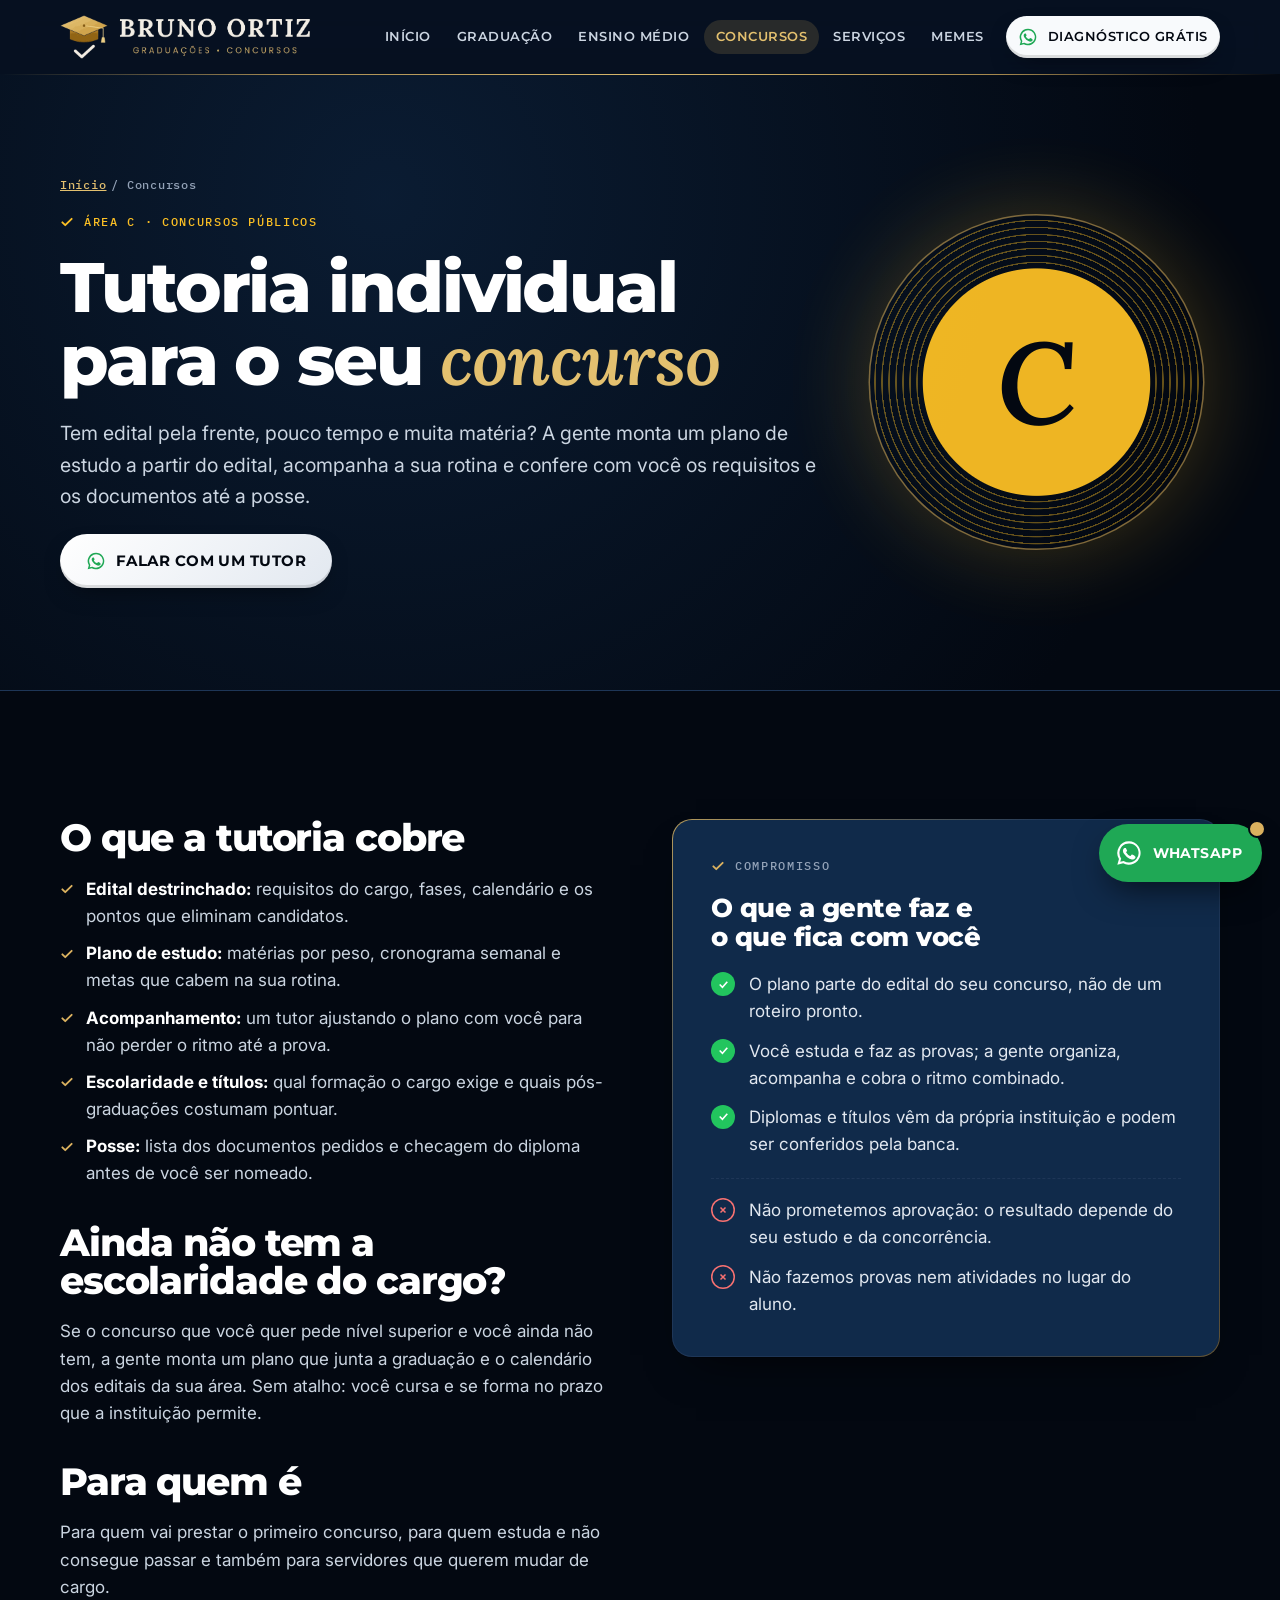
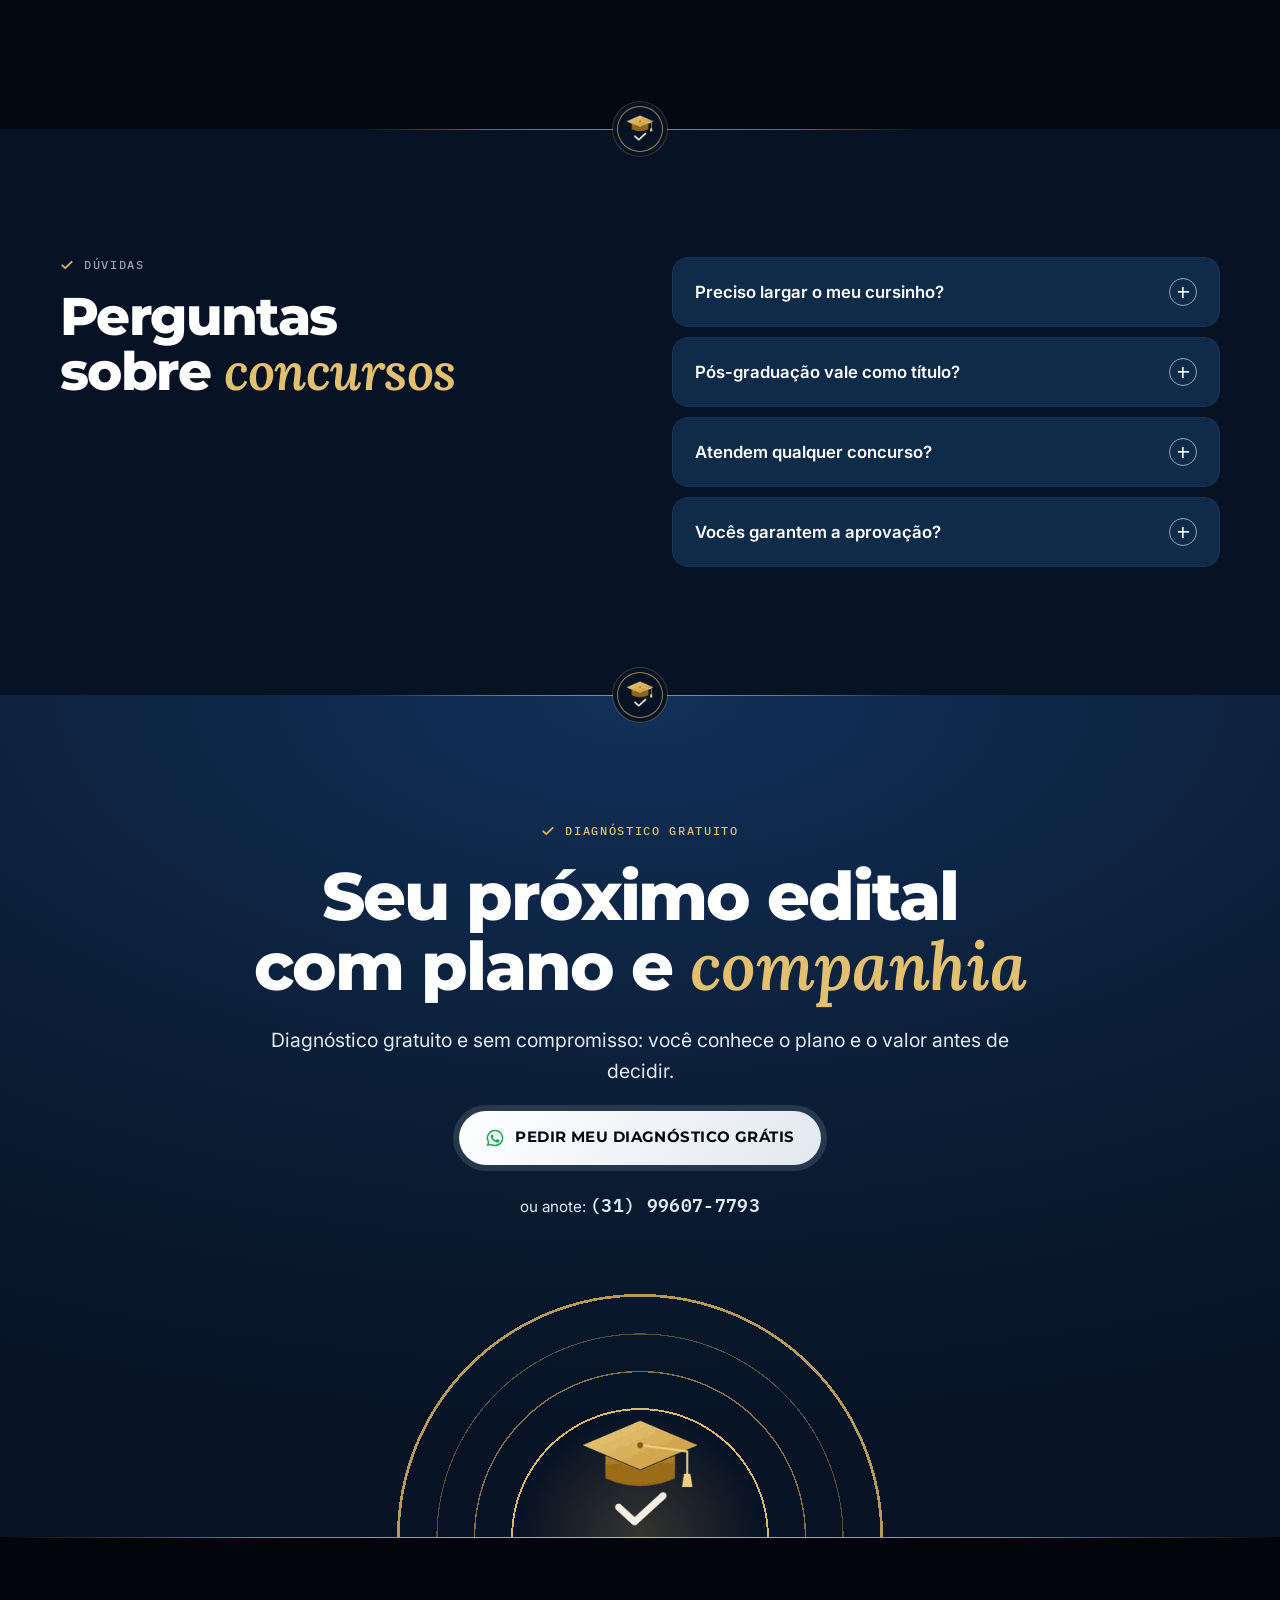
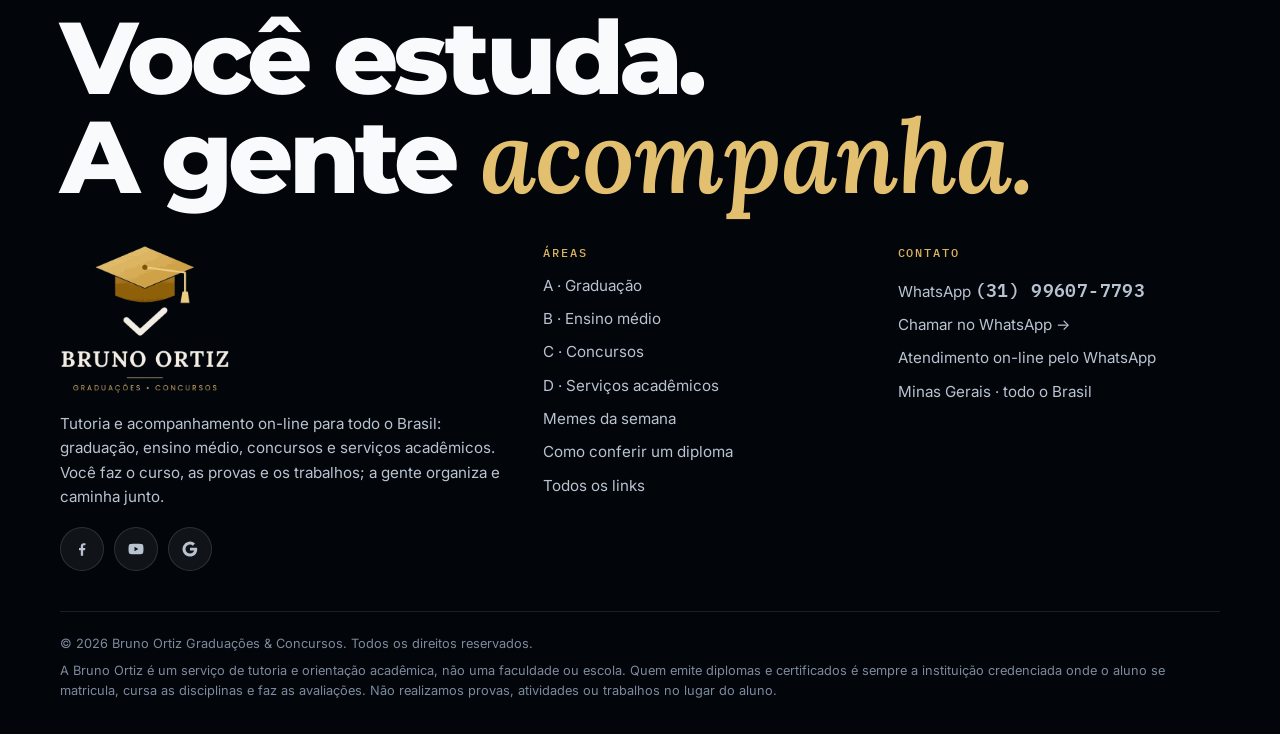
==== commit e505f414: "Site novo v2: traços próprios do Bruno Ortiz e balão de estados - Serifa do logo nas palavras de des" ====
--- a/aprovacao.html
+++ b/aprovacao.html
@@ -29,8 +29,8 @@
 <link rel="manifest" href="site.webmanifest">
 <link rel="preconnect" href="https://fonts.googleapis.com">
 <link rel="preconnect" href="https://fonts.gstatic.com" crossorigin>
-<link rel="stylesheet" href="https://fonts.googleapis.com/css2?family=Inter:wght@400;500;600;700&family=Montserrat:wght@500;600;700;800;900&display=swap">
-<link rel="stylesheet" href="assets/style.css?v=20261029">
+<link rel="stylesheet" href="https://fonts.googleapis.com/css2?family=Inter:wght@400;500;600;700&family=Lora:ital,wght@1,500;1,600&family=Montserrat:wght@500;600;700;800;900&display=swap">
+<link rel="stylesheet" href="assets/style.css?v=20261029c">
 <script type="application/ld+json">{"@context": "https://schema.org", "@type": "EducationalOrganization", "@id": "https://brunoaprovaconcursos.com.br/#org", "name": "Bruno Ortiz Graduações & Concursos", "alternateName": ["Bruno Ortiz", "Bruno Aprova Concursos"], "url": "https://brunoaprovaconcursos.com.br/", "logo": "https://brunoaprovaconcursos.com.br/assets/icon-512.png", "image": "https://brunoaprovaconcursos.com.br/assets/og-image.jpg", "telephone": "+55-31-99607-7793", "description": "Tutoria e acompanhamento individual on-line para graduação, ensino médio, concursos públicos e serviços acadêmicos. O aluno estuda e faz as provas; a equipe organiza e acompanha.", "address": {"@type": "PostalAddress", "addressRegion": "MG", "addressCountry": "BR"}, "areaServed": {"@type": "Country", "name": "Brasil"}, "slogan": "Você estuda. A gente acompanha.", "knowsAbout": ["Tutoria acadêmica", "Graduação EAD", "Segunda graduação", "Pós-graduação", "ENCCEJA", "EJA a distância", "Concursos públicos", "Plano de estudos", "Normas ABNT", "Diploma digital"], "contactPoint": {"@type": "ContactPoint", "telephone": "+55-31-99607-7793", "contactType": "customer service", "availableLanguage": "Portuguese", "areaServed": "BR"}, "sameAs": ["https://www.facebook.com/1110130492177431", "https://www.youtube.com/channel/UCFcYFOVcGCRMS1OHLwovt9w"]}</script>
 <script type="application/ld+json">{"@context": "https://schema.org", "@type": "BreadcrumbList", "itemListElement": [{"@type": "ListItem", "position": 1, "name": "Início", "item": "https://brunoaprovaconcursos.com.br/"}, {"@type": "ListItem", "position": 2, "name": "Concursos", "item": "https://brunoaprovaconcursos.com.br/aprovacao.html"}]}</script>
 <script type="application/ld+json">{"@context": "https://schema.org", "@type": "Service", "name": "Tutoria para concursos públicos", "description": "Tutoria individual para concursos públicos: leitura do edital, plano de estudo, acompanhamento da rotina, orientação sobre escolaridade e títulos e checklist de documentos para a posse.", "provider": {"@id": "https://brunoaprovaconcursos.com.br/#org"}, "areaServed": "BR", "url": "https://brunoaprovaconcursos.com.br/aprovacao.html", "serviceType": "Tutoria acadêmica"}</script>
@@ -50,7 +50,7 @@
 <section class="page-hero" data-letra="C"><div class="wrap">
   <nav class="crumbs" aria-label="Você está em"><a href="index.html">Início</a> / Concursos</nav>
   <span class="eyebrow">Área C · Concursos públicos</span>
-  <h1>Tutoria individual para o seu concurso</h1>
+  <h1>Tutoria individual para o seu <em>concurso</em></h1>
   <p class="lead">Tem edital pela frente, pouco tempo e muita matéria? A gente monta um plano de estudo a partir do edital, acompanha a sua rotina e confere com você os requisitos e os documentos até a posse.</p>
   <div class="actions"><a class="btn btn--wa" href="https://wa.me/5531996077793" data-wa="Olá, equipe Bruno Ortiz! Quero tutoria para concurso. Concurso, cargo e data da prova:" data-wa-label="concursos-topo"><svg viewBox="0 0 24 24" aria-hidden="true"><path fill="currentColor" d="M12 2a10 10 0 0 0-8.6 15.1L2 22l5-1.3A10 10 0 1 0 12 2Zm0 18.2a8.2 8.2 0 0 1-4.2-1.2l-.3-.2-3 .8.8-2.9-.2-.3A8.2 8.2 0 1 1 12 20.2Zm4.5-6.1c-.2-.1-1.5-.7-1.7-.8s-.4-.1-.6.1-.7.8-.8 1-.3.2-.5.1a6.7 6.7 0 0 1-3.3-2.9c-.3-.4.2-.4.7-1.3.1-.2 0-.3 0-.4l-.8-1.8c-.2-.5-.4-.4-.6-.4h-.5a1 1 0 0 0-.7.3 3 3 0 0 0-.9 2.2 5.2 5.2 0 0 0 1.1 2.7 11.8 11.8 0 0 0 4.5 4c1.7.7 2.3.8 3.2.6a2.7 2.7 0 0 0 1.8-1.2 2.2 2.2 0 0 0 .1-1.3c0-.1-.2-.2-.5-.3Z"/></svg><span>Falar com um tutor</span></a></div>
 </div></section>
@@ -69,13 +69,13 @@
 </div></div>
 </div></section>
 <section class="band band--alt"><div class="wrap split">
-  <div class="stack"><span class="eyebrow">Dúvidas</span><h2>Perguntas sobre concursos</h2></div>
+  <div class="stack"><span class="eyebrow">Dúvidas</span><h2>Perguntas sobre <em>concursos</em></h2></div>
   <div class="faq"><details><summary>Preciso largar o meu cursinho?</summary><p>Não. A tutoria é individual: plano de estudo para o seu edital, acompanhamento da rotina e orientação sobre requisitos e documentos. Se você já faz cursinho ou tem material, o plano aproveita o que você já tem.</p></details><details><summary>Pós-graduação vale como título?</summary><p>Na maioria dos editais, sim: precisa ser lato sensu, de instituição credenciada e cumprir a carga mínima pedida. As regras mudam de edital para edital, e a gente confere o seu.</p></details><details><summary>Atendem qualquer concurso?</summary><p>Sim: concursos federais, estaduais e municipais, de nível médio ou superior.</p></details><details><summary>Vocês garantem a aprovação?</summary><p>Ninguém pode garantir. O que a gente garante é um plano feito para o seu edital e acompanhamento até a prova e a posse.</p></details></div>
 </div></section>
 <section class="band band--blue" aria-labelledby="cta-concursos">
   <div class="wrap cta">
     <span class="eyebrow">Diagnóstico gratuito</span>
-    <h2 id="cta-concursos">Seu próximo edital com plano e companhia</h2>
+    <h2 id="cta-concursos">Seu próximo edital com plano e <em>companhia</em></h2>
     <p class="lead">Diagnóstico gratuito e sem compromisso: você conhece o plano e o valor antes de decidir.</p>
     <a class="btn btn--wa" href="https://wa.me/5531996077793" data-wa="Olá, equipe Bruno Ortiz! Quero tutoria para concurso. Concurso, cargo e data da prova:" data-wa-label="concursos"><svg viewBox="0 0 24 24" aria-hidden="true"><path fill="currentColor" d="M12 2a10 10 0 0 0-8.6 15.1L2 22l5-1.3A10 10 0 1 0 12 2Zm0 18.2a8.2 8.2 0 0 1-4.2-1.2l-.3-.2-3 .8.8-2.9-.2-.3A8.2 8.2 0 1 1 12 20.2Zm4.5-6.1c-.2-.1-1.5-.7-1.7-.8s-.4-.1-.6.1-.7.8-.8 1-.3.2-.5.1a6.7 6.7 0 0 1-3.3-2.9c-.3-.4.2-.4.7-1.3.1-.2 0-.3 0-.4l-.8-1.8c-.2-.5-.4-.4-.6-.4h-.5a1 1 0 0 0-.7.3 3 3 0 0 0-.9 2.2 5.2 5.2 0 0 0 1.1 2.7 11.8 11.8 0 0 0 4.5 4c1.7.7 2.3.8 3.2.6a2.7 2.7 0 0 0 1.8-1.2 2.2 2.2 0 0 0 .1-1.3c0-.1-.2-.2-.5-.3Z"/></svg><span>Pedir meu diagnóstico grátis</span></a>
     <span class="alt">ou anote: <span class="phone">(31) 99607-7793</span></span>
@@ -107,6 +107,6 @@
   </div>
 </footer>
 <a class="wa-float" href="https://wa.me/5531996077793" data-wa="Olá, equipe Bruno Ortiz! Vim pelo site e quero orientação." data-wa-label="flutuante" aria-label="Falar no WhatsApp"><svg viewBox="0 0 24 24" aria-hidden="true"><path fill="currentColor" d="M12 2a10 10 0 0 0-8.6 15.1L2 22l5-1.3A10 10 0 1 0 12 2Zm0 18.2a8.2 8.2 0 0 1-4.2-1.2l-.3-.2-3 .8.8-2.9-.2-.3A8.2 8.2 0 1 1 12 20.2Zm4.5-6.1c-.2-.1-1.5-.7-1.7-.8s-.4-.1-.6.1-.7.8-.8 1-.3.2-.5.1a6.7 6.7 0 0 1-3.3-2.9c-.3-.4.2-.4.7-1.3.1-.2 0-.3 0-.4l-.8-1.8c-.2-.5-.4-.4-.6-.4h-.5a1 1 0 0 0-.7.3 3 3 0 0 0-.9 2.2 5.2 5.2 0 0 0 1.1 2.7 11.8 11.8 0 0 0 4.5 4c1.7.7 2.3.8 3.2.6a2.7 2.7 0 0 0 1.8-1.2 2.2 2.2 0 0 0 .1-1.3c0-.1-.2-.2-.5-.3Z"/></svg><span>WhatsApp</span></a>
-<script src="assets/app.js?v=20261029" defer></script>
+<script src="assets/app.js?v=20261029c" defer></script>
 </body>
 </html>
--- a/assets/style.css
+++ b/assets/style.css
@@ -295,3 +295,96 @@
 .js-motion .reveal.in{opacity:1;transform:none}
 
 @media (prefers-reduced-motion:reduce){*{transition:none!important;animation:none!important;scroll-behavior:auto!important}.ticker ul{width:auto;flex-wrap:wrap}}
+
+/* =====================================================================
+   CAMADA BRUNO ORTIZ — traços próprios da marca (v2)
+   Tudo aqui é visual: não muda posição, ordem, textos, botões nem medição.
+   Motivos tirados do logo: a serifa do nome, o check, o capelo,
+   a linha dourada e o selo de diploma.
+   ===================================================================== */
+:root{
+  --serif:"Lora",Georgia,"Times New Roman",serif;
+  --check:url("data:image/svg+xml,%3Csvg xmlns='http://www.w3.org/2000/svg' viewBox='0 0 24 24' fill='none' stroke='black' stroke-width='3.2' stroke-linecap='round' stroke-linejoin='round'%3E%3Cpath d='M4 12.5l5 5L20 6.5'/%3E%3C/svg%3E");
+  --linha-ouro:linear-gradient(90deg,transparent,rgba(218,177,95,.75) 22%,rgba(227,192,111,.95) 50%,rgba(218,177,95,.75) 78%,transparent);
+}
+
+/* Serifa do logo nas palavras de destaque */
+h1 em,h2 em,h3 em,.foot-big span,.hero h1 .sol{font-family:var(--serif);font-style:italic;font-weight:600;letter-spacing:-.01em;color:var(--ouro-2)}
+.hl{background:none;font-family:var(--serif);font-style:italic;font-weight:600;color:var(--ouro-2);text-decoration:underline;text-decoration-color:rgba(218,177,95,.55);text-decoration-thickness:.06em;text-underline-offset:.16em;padding:0}
+
+/* Check do logo no lugar dos pontos */
+.eyebrow::before{width:14px;height:14px;border-radius:0;background:var(--ouro);box-shadow:none;-webkit-mask:var(--check) center/contain no-repeat;mask:var(--check) center/contain no-repeat}
+.trust li::before{width:12px;height:12px;border-radius:0;-webkit-mask:var(--check) center/contain no-repeat;mask:var(--check) center/contain no-repeat}
+.prose ul li::before{width:14px;height:14px;top:.38em;border:0;border-radius:0;background:var(--ouro);-webkit-mask:var(--check) center/contain no-repeat;mask:var(--check) center/contain no-repeat}
+.prose ul li:hover::before{background:var(--ouro-2)}
+.ticker li::after{width:16px;height:16px;border-radius:0;background:#030811;-webkit-mask:var(--check) center/contain no-repeat;mask:var(--check) center/contain no-repeat}
+.hero h1 .sol::after{width:.34em;height:.34em;margin-left:.06em;vertical-align:.42em;border-radius:0;background:var(--ouro);box-shadow:none;-webkit-mask:var(--check) center/contain no-repeat;mask:var(--check) center/contain no-repeat}
+
+/* Linha dourada do logo: topo, rodapé e barra de leitura */
+.site-head{border-bottom:0}
+.site-head::after{content:"";position:absolute;left:0;right:0;bottom:-1px;height:1px;background:var(--linha-ouro);pointer-events:none}
+@supports (animation-timeline: scroll()){
+  .site-head::before{content:"";position:absolute;left:0;bottom:-1px;height:2px;width:100%;background:linear-gradient(90deg,var(--ouro-3),var(--ouro-2));transform-origin:0 50%;transform:scaleX(0);animation:leitura linear both;animation-timeline:scroll(root);z-index:1;pointer-events:none}
+  @keyframes leitura{to{transform:scaleX(1)}}
+}
+.site-foot{border-top:0;position:relative}
+.site-foot::before{content:"";position:absolute;left:0;right:0;top:0;height:1px;background:var(--linha-ouro)}
+
+/* Selo com o capelo entre as faixas (fica sobre a divisa, não ocupa espaço) */
+main > .band{position:relative}
+main > .band + .band::before{content:"";position:absolute;left:50%;top:0;width:min(560px,70vw);height:1px;transform:translateX(-50%);background:var(--linha-ouro);opacity:.7;pointer-events:none;z-index:2}
+main > .band + .band::after{content:"";position:absolute;left:50%;top:0;width:44px;height:44px;transform:translate(-50%,-50%);border-radius:50%;background:#071224 url("logo-simbolo.png") center 46%/28px auto no-repeat;box-shadow:0 0 0 1px rgba(218,177,95,.7),0 0 0 5px #071224,0 0 0 6px rgba(218,177,95,.25);pointer-events:none;z-index:3}
+
+/* Topo da página inicial: selo de diploma no lugar do "sol" do modelo + marca d'água do capelo (como no site antigo) */
+.hero::after{width:min(66vw,780px);right:-16%;top:-30%;background:repeating-radial-gradient(circle at 50% 50%,rgba(218,177,95,.20) 0 1px,transparent 1.6px 13px);-webkit-mask:radial-gradient(circle closest-side,#000 0 62%,transparent 100%);mask:radial-gradient(circle closest-side,#000 0 62%,transparent 100%);opacity:.75;animation:nasce 1.6s cubic-bezier(.2,.8,.2,1) both,gira 120s linear infinite}
+@keyframes gira{to{rotate:360deg}}
+.hero::before{content:"";position:absolute;z-index:-1;right:3%;top:50%;width:min(46vw,520px);aspect-ratio:144/132;transform:translateY(-50%) rotate(-8deg);background:url("logo-simbolo.png") center/contain no-repeat;opacity:.05;pointer-events:none}
+@media (max-width:900px){.hero::before{right:-18%;top:16%;width:80vw;opacity:.045}}
+
+/* Cartão-resposta com moldura de diploma */
+.gabarito::before{inset:9px;border:1px solid rgba(218,177,95,.42);border-radius:18px;box-shadow:inset 0 0 0 3px var(--card),inset 0 0 0 4px rgba(218,177,95,.18)}
+.gabarito::after{content:"";position:absolute;inset:15px;pointer-events:none;border-radius:0;background:
+  linear-gradient(var(--ouro),var(--ouro)) left 0 top 0/18px 2px no-repeat,linear-gradient(var(--ouro),var(--ouro)) left 0 top 0/2px 18px no-repeat,
+  linear-gradient(var(--ouro),var(--ouro)) right 0 top 0/18px 2px no-repeat,linear-gradient(var(--ouro),var(--ouro)) right 0 top 0/2px 18px no-repeat,
+  linear-gradient(var(--ouro),var(--ouro)) left 0 bottom 0/18px 2px no-repeat,linear-gradient(var(--ouro),var(--ouro)) left 0 bottom 0/2px 18px no-repeat,
+  linear-gradient(var(--ouro),var(--ouro)) right 0 bottom 0/18px 2px no-repeat,linear-gradient(var(--ouro),var(--ouro)) right 0 bottom 0/2px 18px no-repeat}
+.gabarito h2 em{font-size:1.06em}
+
+/* Vídeo: moldura com cantos dourados */
+.tela{position:relative;background:linear-gradient(var(--card),var(--card)) padding-box,linear-gradient(140deg,rgba(227,192,111,.85),rgba(30,54,87,1) 38%,rgba(30,54,87,1) 70%,rgba(218,177,95,.6)) border-box;border:1px solid transparent}
+
+/* Áreas: selo na letra e capelo d'água no lugar do círculo do modelo */
+.area .letra{box-shadow:0 0 0 4px var(--card),0 0 0 5.5px var(--c);font:italic 600 1.15rem var(--serif)}
+.area::after{width:150px;height:138px;right:-16px;bottom:-12px;border-radius:0;background:url("logo-simbolo.png") center/contain no-repeat;opacity:.07;transform:rotate(-12deg);transition:transform .5s cubic-bezier(.2,.8,.2,1),opacity .3s}
+.area:hover::after{transform:rotate(-4deg) scale(1.12);opacity:.12}
+.area h3{position:relative}
+
+/* Passos: numeração na serifa do logo e check no canto */
+.steps li{background:linear-gradient(180deg,rgba(255,255,255,.06),rgba(255,255,255,.025));border-color:rgba(218,177,95,.22)}
+.steps li::before{font:italic 600 3rem/1 var(--serif);letter-spacing:0}
+.steps li::after{content:"";position:absolute;top:22px;right:22px;width:22px;height:22px;background:rgba(218,177,95,.55);-webkit-mask:var(--check) center/contain no-repeat;mask:var(--check) center/contain no-repeat}
+
+/* Compromisso com borda de certificado */
+.pledge{background:linear-gradient(var(--card),var(--card)) padding-box,linear-gradient(135deg,rgba(227,192,111,.8),var(--linha) 35%,var(--linha) 75%,rgba(218,177,95,.45)) border-box;border:1px solid transparent}
+.svc{background:linear-gradient(var(--card),var(--card)) padding-box,linear-gradient(160deg,rgba(218,177,95,.45),var(--linha) 30%) border-box;border:1px solid transparent}
+.faq details[open]{box-shadow:inset 3px 0 0 var(--ouro)}
+
+/* Chamada final: arcos de selo + capelo no lugar do "sol nascendo" do modelo */
+.cta::before{width:min(540px,92vw);aspect-ratio:1;left:50%;bottom:calc(-1 * clamp(72px,10vw,128px));transform:translate(-50%,50%);border-radius:50%;opacity:1;
+  background:radial-gradient(circle closest-side,rgba(218,177,95,.22),transparent 46%),
+  radial-gradient(circle closest-side,transparent 0 47%,rgba(227,192,111,.95) 47% 47.7%,transparent 47.7% 61%,rgba(218,177,95,.6) 61% 61.5%,transparent 61.5% 75%,rgba(218,177,95,.38) 75% 75.4%,transparent 75.4% 89%,rgba(218,177,95,.85) 89% 90%,transparent 90%);
+  clip-path:inset(0 0 50% 0)}
+.cta::after{content:"";position:absolute;z-index:-1;left:50%;bottom:calc(-1 * clamp(72px,10vw,128px) + 10px);width:clamp(84px,12vw,118px);aspect-ratio:144/132;transform:translateX(-50%);background:url("logo-simbolo.png") center/contain no-repeat;pointer-events:none}
+
+/* Páginas internas: o círculo vira selo de diploma, com a letra na serifa do logo */
+.page-hero::after{font:italic 600 clamp(4rem,9vw,8rem)/1 var(--serif);
+  background:radial-gradient(circle closest-side,var(--c) 0 68%,transparent 68.6%),repeating-radial-gradient(circle closest-side,color-mix(in srgb,var(--c) 42%,transparent) 0 1px,transparent 1.6px 7px);
+  box-shadow:0 0 0 1.5px rgba(218,177,95,.55),0 0 90px color-mix(in srgb,var(--c) 26%,transparent)}
+.crumbs{display:inline-flex;gap:.4em;align-items:center}
+
+/* Botões: anel dourado ao passar o dedo/mouse */
+.btn--wa:hover,.btn--wa:focus-visible{box-shadow:inset 0 -3px 0 rgba(0,0,0,.12),0 0 0 2px rgba(218,177,95,.75),0 14px 30px -12px rgba(255,255,255,.25)}
+.btn--ghost:hover{box-shadow:inset 0 0 0 1.5px var(--ouro);color:var(--ouro-2)}
+
+@media (prefers-reduced-motion:reduce){.hero::after{animation:none}.site-head::before{display:none}}
+.area > .stack{align-content:start}
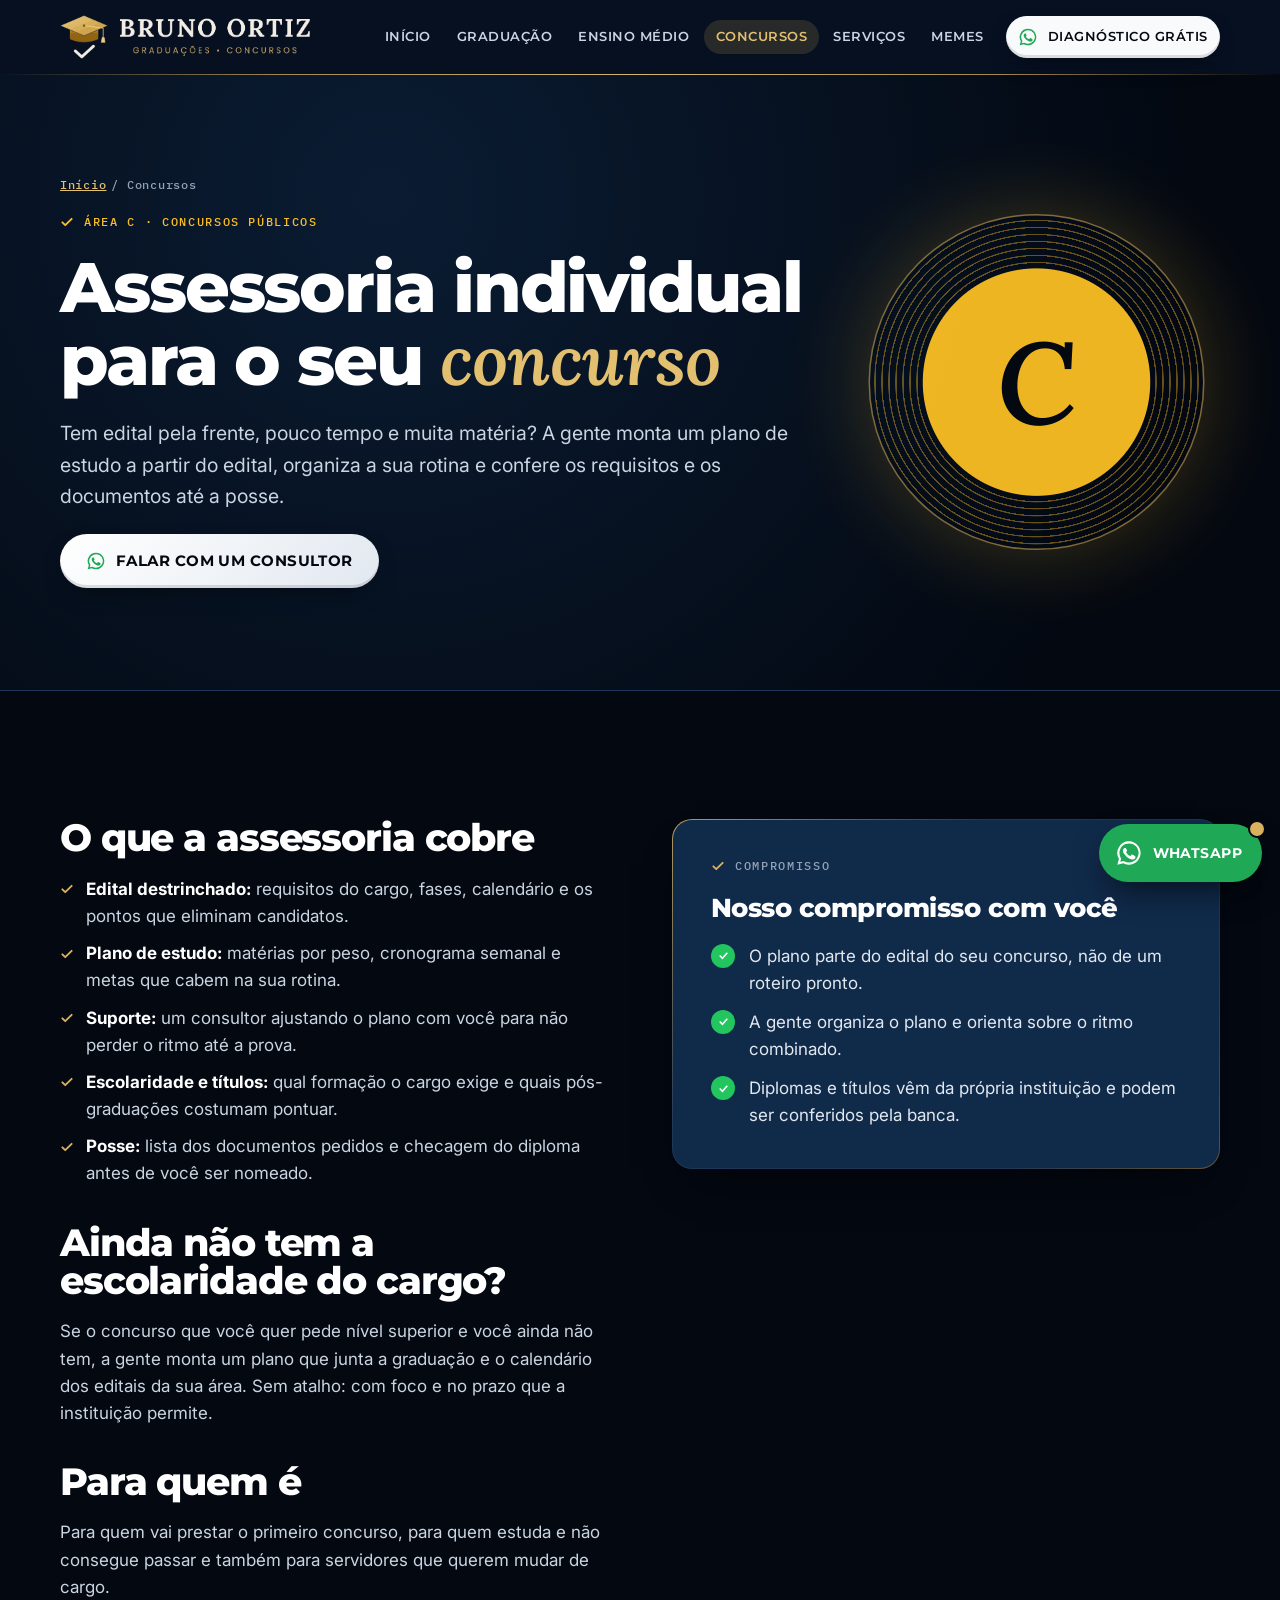
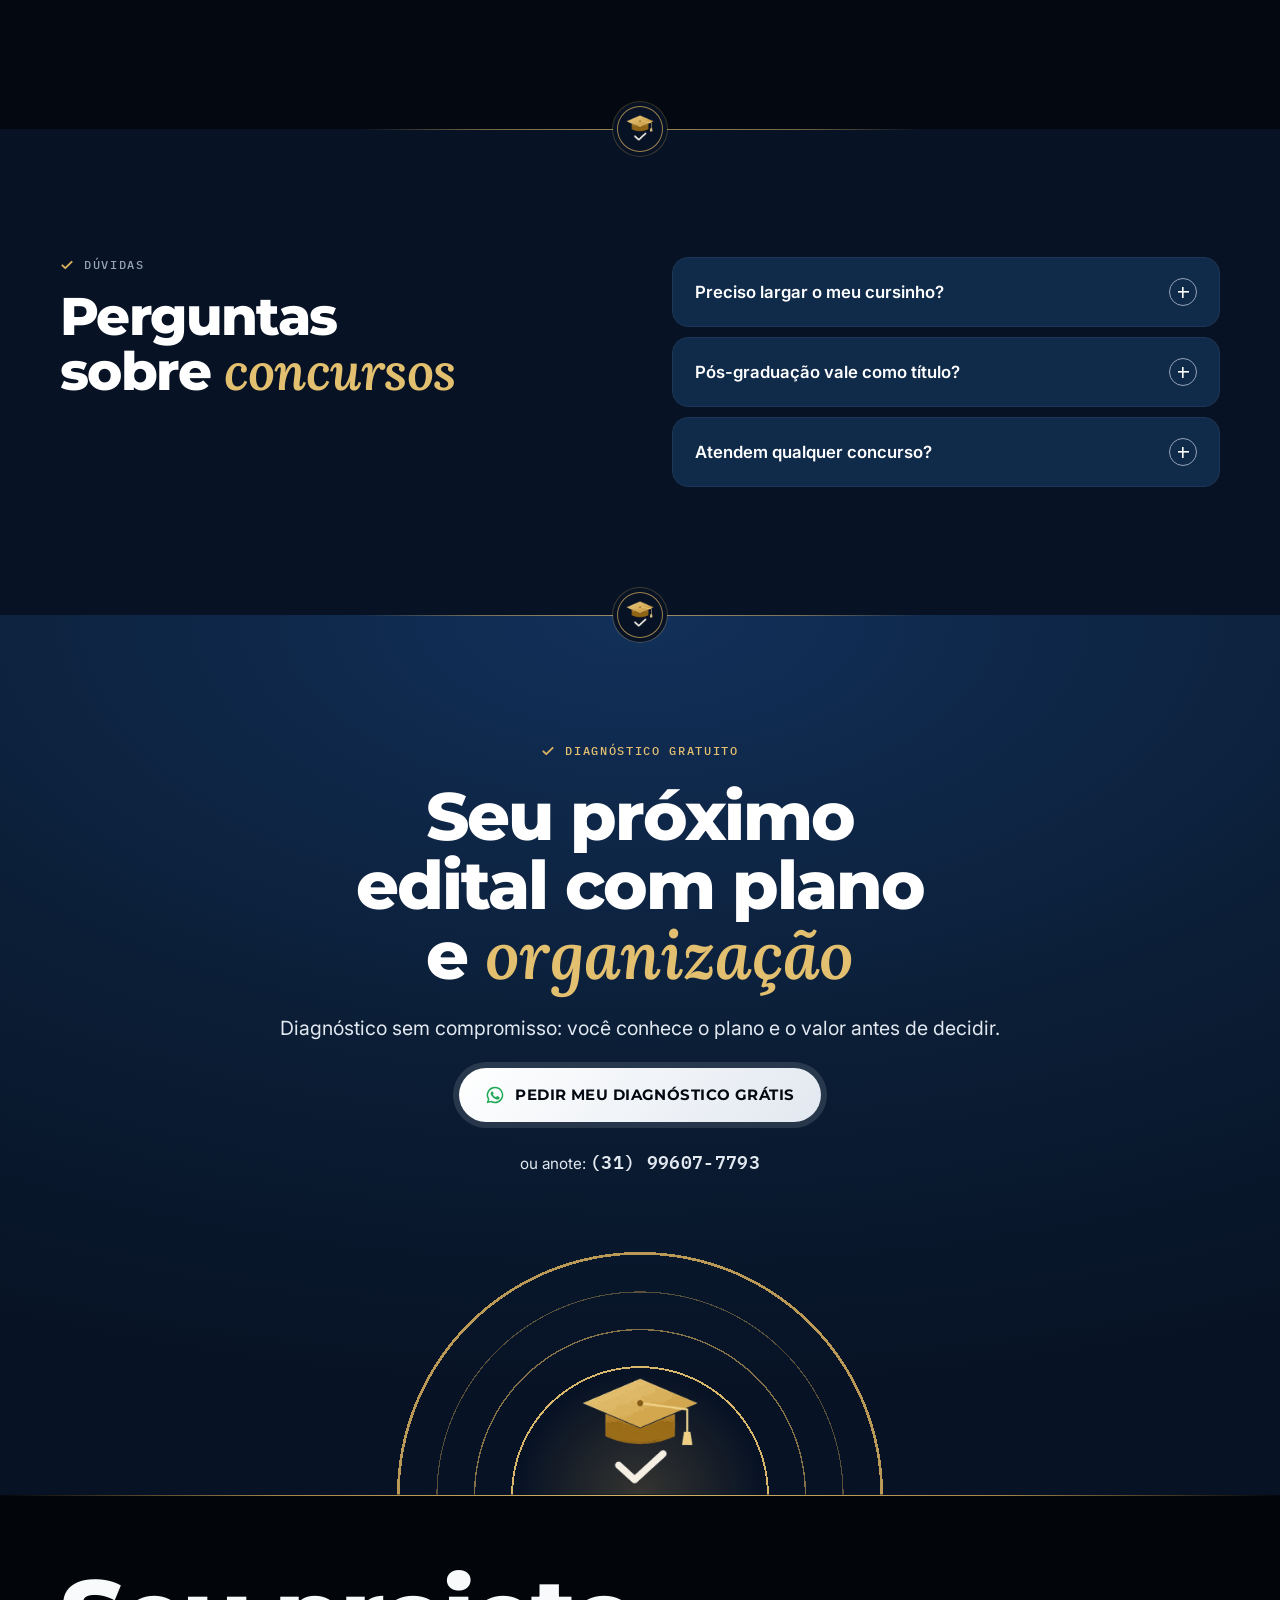
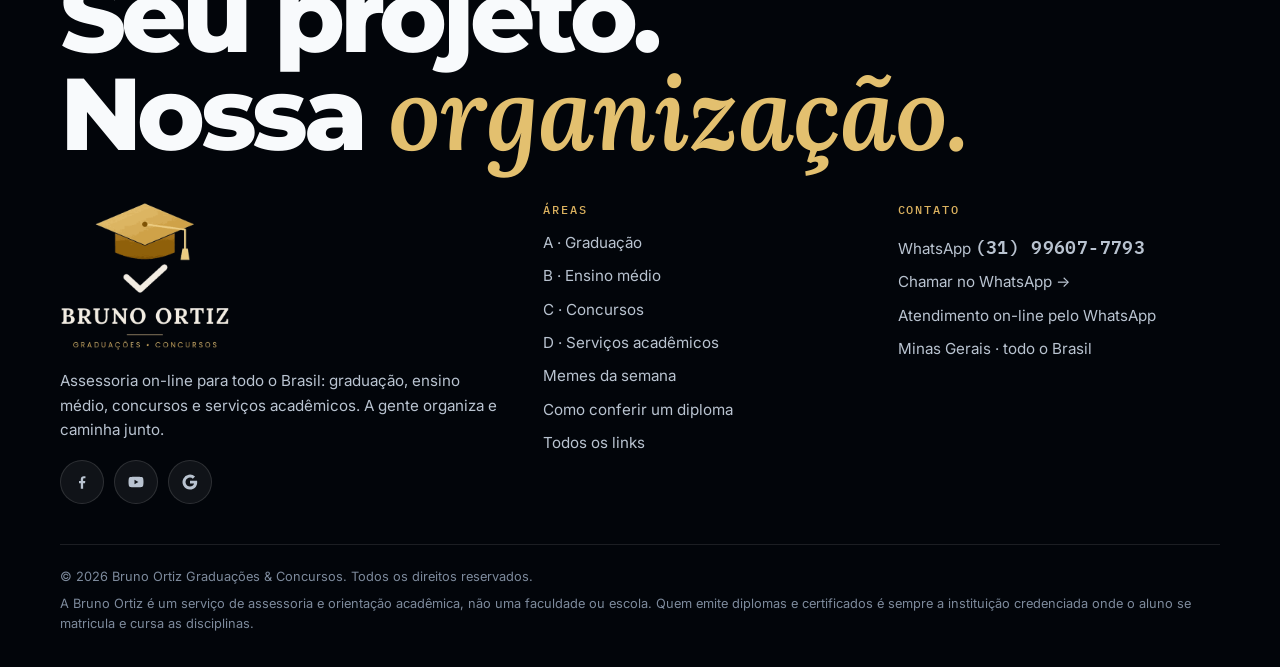
==== commit be32a1b7: "Update aprovacao.html" ====
--- a/aprovacao.html
+++ b/aprovacao.html
@@ -3,8 +3,8 @@
 <head>
 <meta charset="utf-8">
 <meta name="viewport" content="width=device-width, initial-scale=1, viewport-fit=cover">
-<title>Tutoria Individual para Concursos Públicos | Bruno Ortiz</title>
-<meta name="description" content="Tem concurso pela frente e pouco tempo? Tutoria individual com plano de estudo a partir do edital, acompanhamento da rotina e orientação sobre requisitos, títulos e documentos da posse.">
+<title>Assessoria Individual para Concursos Públicos | Bruno Ortiz</title>
+<meta name="description" content="Tem concurso pela frente e pouco tempo? Assessoria individual com plano de estudo a partir do edital, organização da rotina e orientação sobre requisitos, títulos e documentos da posse.">
 <link rel="canonical" href="https://brunoaprovaconcursos.com.br/aprovacao.html">
 <meta name="robots" content="index, follow, max-image-preview:large">
 <meta name="theme-color" content="#071224">
@@ -12,16 +12,16 @@
 <meta property="og:type" content="website">
 <meta property="og:locale" content="pt_BR">
 <meta property="og:site_name" content="Bruno Ortiz">
-<meta property="og:title" content="Tutoria Individual para Concursos Públicos | Bruno Ortiz">
-<meta property="og:description" content="Tem concurso pela frente e pouco tempo? Tutoria individual com plano de estudo a partir do edital, acompanhamento da rotina e orientação sobre requisitos, títulos e documentos da posse.">
+<meta property="og:title" content="Assessoria Individual para Concursos Públicos | Bruno Ortiz">
+<meta property="og:description" content="Tem concurso pela frente e pouco tempo? Assessoria individual com plano de estudo a partir do edital, organização da rotina e orientação sobre requisitos, títulos e documentos da posse.">
 <meta property="og:url" content="https://brunoaprovaconcursos.com.br/aprovacao.html">
 <meta property="og:image" content="https://brunoaprovaconcursos.com.br/assets/og-image.jpg">
 <meta property="og:image:width" content="1200">
 <meta property="og:image:height" content="630">
 <meta property="og:image:alt" content="Bruno Ortiz · Graduações e Concursos">
 <meta name="twitter:card" content="summary_large_image">
-<meta name="twitter:title" content="Tutoria Individual para Concursos Públicos | Bruno Ortiz">
-<meta name="twitter:description" content="Tem concurso pela frente e pouco tempo? Tutoria individual com plano de estudo a partir do edital, acompanhamento da rotina e orientação sobre requisitos, títulos e documentos da posse.">
+<meta name="twitter:title" content="Assessoria Individual para Concursos Públicos | Bruno Ortiz">
+<meta name="twitter:description" content="Tem concurso pela frente e pouco tempo? Assessoria individual com plano de estudo a partir do edital, organização da rotina e orientação sobre requisitos, títulos e documentos da posse.">
 <meta name="twitter:image" content="https://brunoaprovaconcursos.com.br/assets/og-image.jpg">
 <link rel="icon" href="assets/favicon.ico" sizes="any">
 <link rel="icon" href="assets/favicon-32.png" type="image/png" sizes="32x32">
@@ -31,10 +31,10 @@
 <link rel="preconnect" href="https://fonts.gstatic.com" crossorigin>
 <link rel="stylesheet" href="https://fonts.googleapis.com/css2?family=Inter:wght@400;500;600;700&family=Lora:ital,wght@1,500;1,600&family=Montserrat:wght@500;600;700;800;900&display=swap">
 <link rel="stylesheet" href="assets/style.css?v=20261029c">
-<script type="application/ld+json">{"@context": "https://schema.org", "@type": "EducationalOrganization", "@id": "https://brunoaprovaconcursos.com.br/#org", "name": "Bruno Ortiz Graduações & Concursos", "alternateName": ["Bruno Ortiz", "Bruno Aprova Concursos"], "url": "https://brunoaprovaconcursos.com.br/", "logo": "https://brunoaprovaconcursos.com.br/assets/icon-512.png", "image": "https://brunoaprovaconcursos.com.br/assets/og-image.jpg", "telephone": "+55-31-99607-7793", "description": "Tutoria e acompanhamento individual on-line para graduação, ensino médio, concursos públicos e serviços acadêmicos. O aluno estuda e faz as provas; a equipe organiza e acompanha.", "address": {"@type": "PostalAddress", "addressRegion": "MG", "addressCountry": "BR"}, "areaServed": {"@type": "Country", "name": "Brasil"}, "slogan": "Você estuda. A gente acompanha.", "knowsAbout": ["Tutoria acadêmica", "Graduação EAD", "Segunda graduação", "Pós-graduação", "ENCCEJA", "EJA a distância", "Concursos públicos", "Plano de estudos", "Normas ABNT", "Diploma digital"], "contactPoint": {"@type": "ContactPoint", "telephone": "+55-31-99607-7793", "contactType": "customer service", "availableLanguage": "Portuguese", "areaServed": "BR"}, "sameAs": ["https://www.facebook.com/1110130492177431", "https://www.youtube.com/channel/UCFcYFOVcGCRMS1OHLwovt9w"]}</script>
+<script type="application/ld+json">{"@context": "https://schema.org", "@type": "EducationalOrganization", "@id": "https://brunoaprovaconcursos.com.br/#org", "name": "Bruno Ortiz Graduações & Concursos", "alternateName": ["Bruno Ortiz", "Bruno Aprova Concursos"], "url": "https://brunoaprovaconcursos.com.br/", "logo": "https://brunoaprovaconcursos.com.br/assets/icon-512.png", "image": "https://brunoaprovaconcursos.com.br/assets/og-image.jpg", "telephone": "+55-31-99607-7793", "description": "Assessoria on-line para graduação, ensino médio, concursos públicos e serviços acadêmicos. A equipe organiza tudo para você.", "address": {"@type": "PostalAddress", "addressRegion": "MG", "addressCountry": "BR"}, "areaServed": {"@type": "Country", "name": "Brasil"}, "slogan": "A gente organiza tudo para você.", "knowsAbout": ["Assessoria acadêmica", "Graduação EAD", "Segunda graduação", "Pós-graduação", "ENCCEJA", "EJA a distância", "Concursos públicos", "Plano de estudos", "Normas ABNT", "Diploma digital"], "contactPoint": {"@type": "ContactPoint", "telephone": "+55-31-99607-7793", "contactType": "customer service", "availableLanguage": "Portuguese", "areaServed": "BR"}, "sameAs": ["https://www.facebook.com/1110130492177431", "https://www.youtube.com/channel/UCFcYFOVcGCRMS1OHLwovt9w"]}</script>
 <script type="application/ld+json">{"@context": "https://schema.org", "@type": "BreadcrumbList", "itemListElement": [{"@type": "ListItem", "position": 1, "name": "Início", "item": "https://brunoaprovaconcursos.com.br/"}, {"@type": "ListItem", "position": 2, "name": "Concursos", "item": "https://brunoaprovaconcursos.com.br/aprovacao.html"}]}</script>
-<script type="application/ld+json">{"@context": "https://schema.org", "@type": "Service", "name": "Tutoria para concursos públicos", "description": "Tutoria individual para concursos públicos: leitura do edital, plano de estudo, acompanhamento da rotina, orientação sobre escolaridade e títulos e checklist de documentos para a posse.", "provider": {"@id": "https://brunoaprovaconcursos.com.br/#org"}, "areaServed": "BR", "url": "https://brunoaprovaconcursos.com.br/aprovacao.html", "serviceType": "Tutoria acadêmica"}</script>
-<script type="application/ld+json">{"@context": "https://schema.org", "@type": "FAQPage", "mainEntity": [{"@type": "Question", "name": "Preciso largar o meu cursinho?", "acceptedAnswer": {"@type": "Answer", "text": "Não. A tutoria é individual: plano de estudo para o seu edital, acompanhamento da rotina e orientação sobre requisitos e documentos. Se você já faz cursinho ou tem material, o plano aproveita o que você já tem."}}, {"@type": "Question", "name": "Pós-graduação vale como título?", "acceptedAnswer": {"@type": "Answer", "text": "Na maioria dos editais, sim: precisa ser lato sensu, de instituição credenciada e cumprir a carga mínima pedida. As regras mudam de edital para edital, e a gente confere o seu."}}, {"@type": "Question", "name": "Atendem qualquer concurso?", "acceptedAnswer": {"@type": "Answer", "text": "Sim: concursos federais, estaduais e municipais, de nível médio ou superior."}}, {"@type": "Question", "name": "Vocês garantem a aprovação?", "acceptedAnswer": {"@type": "Answer", "text": "Ninguém pode garantir. O que a gente garante é um plano feito para o seu edital e acompanhamento até a prova e a posse."}}]}</script>
+<script type="application/ld+json">{"@context": "https://schema.org", "@type": "Service", "name": "Assessoria para concursos públicos", "description": "Assessoria individual para concursos públicos: leitura do edital, plano de estudo, organização da rotina, orientação sobre escolaridade e títulos e checklist de documentos para a posse.", "provider": {"@id": "https://brunoaprovaconcursos.com.br/#org"}, "areaServed": "BR", "url": "https://brunoaprovaconcursos.com.br/aprovacao.html", "serviceType": "Assessoria acadêmica"}</script>
+<script type="application/ld+json">{"@context": "https://schema.org", "@type": "FAQPage", "mainEntity": [{"@type": "Question", "name": "Preciso largar o meu cursinho?", "acceptedAnswer": {"@type": "Answer", "text": "Não. A assessoria é individual: plano de estudo para o seu edital, organização da rotina e orientação sobre requisitos e documentos. Se você já tem material, o plano aproveita o que você já tem."}}, {"@type": "Question", "name": "Pós-graduação vale como título?", "acceptedAnswer": {"@type": "Answer", "text": "Na maioria dos editais, sim: precisa ser lato sensu, de instituição credenciada e cumprir a carga mínima pedida. As regras mudam de edital para edital, e a gente confere o seu."}}, {"@type": "Question", "name": "Atendem qualquer concurso?", "acceptedAnswer": {"@type": "Answer", "text": "Sim: concursos federais, estaduais e municipais, de nível médio ou superior."}}]}</script>
 </head>
 <body data-area="concursos">
 <a class="skip" href="#conteudo">Pular para o conteúdo</a>
@@ -50,34 +50,33 @@
 <section class="page-hero" data-letra="C"><div class="wrap">
   <nav class="crumbs" aria-label="Você está em"><a href="index.html">Início</a> / Concursos</nav>
   <span class="eyebrow">Área C · Concursos públicos</span>
-  <h1>Tutoria individual para o seu <em>concurso</em></h1>
-  <p class="lead">Tem edital pela frente, pouco tempo e muita matéria? A gente monta um plano de estudo a partir do edital, acompanha a sua rotina e confere com você os requisitos e os documentos até a posse.</p>
-  <div class="actions"><a class="btn btn--wa" href="https://wa.me/5531996077793" data-wa="Olá, equipe Bruno Ortiz! Quero tutoria para concurso. Concurso, cargo e data da prova:" data-wa-label="concursos-topo"><svg viewBox="0 0 24 24" aria-hidden="true"><path fill="currentColor" d="M12 2a10 10 0 0 0-8.6 15.1L2 22l5-1.3A10 10 0 1 0 12 2Zm0 18.2a8.2 8.2 0 0 1-4.2-1.2l-.3-.2-3 .8.8-2.9-.2-.3A8.2 8.2 0 1 1 12 20.2Zm4.5-6.1c-.2-.1-1.5-.7-1.7-.8s-.4-.1-.6.1-.7.8-.8 1-.3.2-.5.1a6.7 6.7 0 0 1-3.3-2.9c-.3-.4.2-.4.7-1.3.1-.2 0-.3 0-.4l-.8-1.8c-.2-.5-.4-.4-.6-.4h-.5a1 1 0 0 0-.7.3 3 3 0 0 0-.9 2.2 5.2 5.2 0 0 0 1.1 2.7 11.8 11.8 0 0 0 4.5 4c1.7.7 2.3.8 3.2.6a2.7 2.7 0 0 0 1.8-1.2 2.2 2.2 0 0 0 .1-1.3c0-.1-.2-.2-.5-.3Z"/></svg><span>Falar com um tutor</span></a></div>
+  <h1>Assessoria individual para o seu <em>concurso</em></h1>
+  <p class="lead">Tem edital pela frente, pouco tempo e muita matéria? A gente monta um plano de estudo a partir do edital, organiza a sua rotina e confere os requisitos e os documentos até a posse.</p>
+  <div class="actions"><a class="btn btn--wa" href="https://wa.me/5531996077793" data-wa="Olá, equipe Bruno Ortiz! Quero assessoria para concurso. Concurso, cargo e data da prova:" data-wa-label="concursos-topo"><svg viewBox="0 0 24 24" aria-hidden="true"><path fill="currentColor" d="M12 2a10 10 0 0 0-8.6 15.1L2 22l5-1.3A10 10 0 1 0 12 2Zm0 18.2a8.2 8.2 0 0 1-4.2-1.2l-.3-.2-3 .8.8-2.9-.2-.3A8.2 8.2 0 1 1 12 20.2Zm4.5-6.1c-.2-.1-1.5-.7-1.7-.8s-.4-.1-.6.1-.7.8-.8 1-.3.2-.5.1a6.7 6.7 0 0 1-3.3-2.9c-.3-.4.2-.4.7-1.3.1-.2 0-.3 0-.4l-.8-1.8c-.2-.5-.4-.4-.6-.4h-.5a1 1 0 0 0-.7.3 3 3 0 0 0-.9 2.2 5.2 5.2 0 0 0 1.1 2.7 11.8 11.8 0 0 0 4.5 4c1.7.7 2.3.8 3.2.6a2.7 2.7 0 0 0 1.8-1.2 2.2 2.2 0 0 0 .1-1.3c0-.1-.2-.2-.5-.3Z"/></svg><span>Falar com um consultor</span></a></div>
 </div></section>
 <section class="band"><div class="wrap split">
-  <div class="prose"><h2>O que a tutoria cobre</h2>
-<ul><li><strong>Edital destrinchado:</strong> requisitos do cargo, fases, calendário e os pontos que eliminam candidatos.</li><li><strong>Plano de estudo:</strong> matérias por peso, cronograma semanal e metas que cabem na sua rotina.</li><li><strong>Acompanhamento:</strong> um tutor ajustando o plano com você para não perder o ritmo até a prova.</li><li><strong>Escolaridade e títulos:</strong> qual formação o cargo exige e quais pós-graduações costumam pontuar.</li><li><strong>Posse:</strong> lista dos documentos pedidos e checagem do diploma antes de você ser nomeado.</li></ul>
+  <div class="prose"><h2>O que a assessoria cobre</h2>
+<ul><li><strong>Edital destrinchado:</strong> requisitos do cargo, fases, calendário e os pontos que eliminam candidatos.</li><li><strong>Plano de estudo:</strong> matérias por peso, cronograma semanal e metas que cabem na sua rotina.</li><li><strong>Suporte:</strong> um consultor ajustando o plano com você para não perder o ritmo até a prova.</li><li><strong>Escolaridade e títulos:</strong> qual formação o cargo exige e quais pós-graduações costumam pontuar.</li><li><strong>Posse:</strong> lista dos documentos pedidos e checagem do diploma antes de você ser nomeado.</li></ul>
 <h2>Ainda não tem a escolaridade do cargo?</h2>
-<p>Se o concurso que você quer pede nível superior e você ainda não tem, a gente monta um plano que junta a graduação e o calendário dos editais da sua área. Sem atalho: você cursa e se forma no prazo que a instituição permite.</p>
+<p>Se o concurso que você quer pede nível superior e você ainda não tem, a gente monta um plano que junta a graduação e o calendário dos editais da sua área. Sem atalho: com foco e no prazo que a instituição permite.</p>
 <h2>Para quem é</h2>
 <p>Para quem vai prestar o primeiro concurso, para quem estuda e não consegue passar e também para servidores que querem mudar de cargo.</p></div>
   <div class="stack sticky"><div class="pledge">
   <span class="eyebrow">Compromisso</span>
-  <h3>O que a gente faz e o que fica com você</h3>
-  <ul class="checks"><li>O plano parte do edital do seu concurso, não de um roteiro pronto.</li><li>Você estuda e faz as provas; a gente organiza, acompanha e cobra o ritmo combinado.</li><li>Diplomas e títulos vêm da própria instituição e podem ser conferidos pela banca.</li></ul>
-  <ul class="checks no"><li>Não prometemos aprovação: o resultado depende do seu estudo e da concorrência.</li><li>Não fazemos provas nem atividades no lugar do aluno.</li></ul>
+  <h3>Nosso compromisso com você</h3>
+  <ul class="checks"><li>O plano parte do edital do seu concurso, não de um roteiro pronto.</li><li>A gente organiza o plano e orienta sobre o ritmo combinado.</li><li>Diplomas e títulos vêm da própria instituição e podem ser conferidos pela banca.</li></ul>
 </div></div>
 </div></section>
 <section class="band band--alt"><div class="wrap split">
   <div class="stack"><span class="eyebrow">Dúvidas</span><h2>Perguntas sobre <em>concursos</em></h2></div>
-  <div class="faq"><details><summary>Preciso largar o meu cursinho?</summary><p>Não. A tutoria é individual: plano de estudo para o seu edital, acompanhamento da rotina e orientação sobre requisitos e documentos. Se você já faz cursinho ou tem material, o plano aproveita o que você já tem.</p></details><details><summary>Pós-graduação vale como título?</summary><p>Na maioria dos editais, sim: precisa ser lato sensu, de instituição credenciada e cumprir a carga mínima pedida. As regras mudam de edital para edital, e a gente confere o seu.</p></details><details><summary>Atendem qualquer concurso?</summary><p>Sim: concursos federais, estaduais e municipais, de nível médio ou superior.</p></details><details><summary>Vocês garantem a aprovação?</summary><p>Ninguém pode garantir. O que a gente garante é um plano feito para o seu edital e acompanhamento até a prova e a posse.</p></details></div>
+  <div class="faq"><details><summary>Preciso largar o meu cursinho?</summary><p>Não. A assessoria é individual: plano de estudo para o seu edital, organização da rotina e orientação sobre requisitos e documentos. Se você já tem material, o plano aproveita o que você já tem.</p></details><details><summary>Pós-graduação vale como título?</summary><p>Na maioria dos editais, sim: precisa ser lato sensu, de instituição credenciada e cumprir a carga mínima pedida. As regras mudam de edital para edital, e a gente confere o seu.</p></details><details><summary>Atendem qualquer concurso?</summary><p>Sim: concursos federais, estaduais e municipais, de nível médio ou superior.</p></details></div>
 </div></section>
 <section class="band band--blue" aria-labelledby="cta-concursos">
   <div class="wrap cta">
     <span class="eyebrow">Diagnóstico gratuito</span>
-    <h2 id="cta-concursos">Seu próximo edital com plano e <em>companhia</em></h2>
-    <p class="lead">Diagnóstico gratuito e sem compromisso: você conhece o plano e o valor antes de decidir.</p>
-    <a class="btn btn--wa" href="https://wa.me/5531996077793" data-wa="Olá, equipe Bruno Ortiz! Quero tutoria para concurso. Concurso, cargo e data da prova:" data-wa-label="concursos"><svg viewBox="0 0 24 24" aria-hidden="true"><path fill="currentColor" d="M12 2a10 10 0 0 0-8.6 15.1L2 22l5-1.3A10 10 0 1 0 12 2Zm0 18.2a8.2 8.2 0 0 1-4.2-1.2l-.3-.2-3 .8.8-2.9-.2-.3A8.2 8.2 0 1 1 12 20.2Zm4.5-6.1c-.2-.1-1.5-.7-1.7-.8s-.4-.1-.6.1-.7.8-.8 1-.3.2-.5.1a6.7 6.7 0 0 1-3.3-2.9c-.3-.4.2-.4.7-1.3.1-.2 0-.3 0-.4l-.8-1.8c-.2-.5-.4-.4-.6-.4h-.5a1 1 0 0 0-.7.3 3 3 0 0 0-.9 2.2 5.2 5.2 0 0 0 1.1 2.7 11.8 11.8 0 0 0 4.5 4c1.7.7 2.3.8 3.2.6a2.7 2.7 0 0 0 1.8-1.2 2.2 2.2 0 0 0 .1-1.3c0-.1-.2-.2-.5-.3Z"/></svg><span>Pedir meu diagnóstico grátis</span></a>
+    <h2 id="cta-concursos">Seu próximo edital com plano e <em>organização</em></h2>
+    <p class="lead">Diagnóstico sem compromisso: você conhece o plano e o valor antes de decidir.</p>
+    <a class="btn btn--wa" href="https://wa.me/5531996077793" data-wa="Olá, equipe Bruno Ortiz! Quero assessoria para concurso. Concurso, cargo e data da prova:" data-wa-label="concursos"><svg viewBox="0 0 24 24" aria-hidden="true"><path fill="currentColor" d="M12 2a10 10 0 0 0-8.6 15.1L2 22l5-1.3A10 10 0 1 0 12 2Zm0 18.2a8.2 8.2 0 0 1-4.2-1.2l-.3-.2-3 .8.8-2.9-.2-.3A8.2 8.2 0 1 1 12 20.2Zm4.5-6.1c-.2-.1-1.5-.7-1.7-.8s-.4-.1-.6.1-.7.8-.8 1-.3.2-.5.1a6.7 6.7 0 0 1-3.3-2.9c-.3-.4.2-.4.7-1.3.1-.2 0-.3 0-.4l-.8-1.8c-.2-.5-.4-.4-.6-.4h-.5a1 1 0 0 0-.7.3 3 3 0 0 0-.9 2.2 5.2 5.2 0 0 0 1.1 2.7 11.8 11.8 0 0 0 4.5 4c1.7.7 2.3.8 3.2.6a2.7 2.7 0 0 0 1.8-1.2 2.2 2.2 0 0 0 .1-1.3c0-.1-.2-.2-.5-.3Z"/></svg><span>Pedir meu diagnóstico grátis</span></a>
     <span class="alt">ou anote: <span class="phone">(31) 99607-7793</span></span>
   </div>
 </section>
@@ -85,11 +84,11 @@
 </main>
 <footer class="site-foot">
   <div class="wrap">
-    <p class="foot-big">Você estuda.<br>A gente <span>acompanha.</span></p>
+    <p class="foot-big">Seu projeto.<br>Nossa <span>organização.</span></p>
     <div class="foot-grid">
       <div class="stack">
         <a class="brand-foot" href="index.html" aria-label="Bruno Ortiz, página inicial"><img src="assets/logo-completo.png" width="170" height="149" alt="Bruno Ortiz · Graduações e Concursos" loading="lazy"></a>
-        <p>Tutoria e acompanhamento on-line para todo o Brasil: graduação, ensino médio, concursos e serviços acadêmicos. Você faz o curso, as provas e os trabalhos; a gente organiza e caminha junto.</p>
+        <p>Assessoria on-line para todo o Brasil: graduação, ensino médio, concursos e serviços acadêmicos. A gente organiza e caminha junto.</p>
         <div class="socials"><a data-social="facebook" href="https://www.facebook.com/1110130492177431" target="_blank" rel="noopener" aria-label="Facebook"><svg viewBox="0 0 24 24" aria-hidden="true"><path d="M13.5 21v-7.5H16l.4-3h-2.9V8.6c0-.9.3-1.5 1.5-1.5h1.6V4.4a21 21 0 0 0-2.3-.1c-2.3 0-3.9 1.4-3.9 4v2.2H8v3h2.4V21h3.1Z"/></svg></a><a data-social="youtube" href="https://www.youtube.com/channel/UCFcYFOVcGCRMS1OHLwovt9w" target="_blank" rel="noopener" aria-label="YouTube"><svg viewBox="0 0 24 24" aria-hidden="true"><path d="M21.6 7.2a2.5 2.5 0 0 0-1.8-1.8C18.2 5 12 5 12 5s-6.2 0-7.8.4A2.5 2.5 0 0 0 2.4 7.2 26 26 0 0 0 2 12a26 26 0 0 0 .4 4.8 2.5 2.5 0 0 0 1.8 1.8C5.8 19 12 19 12 19s6.2 0 7.8-.4a2.5 2.5 0 0 0 1.8-1.8A26 26 0 0 0 22 12a26 26 0 0 0-.4-4.8ZM10 15V9l5.2 3L10 15Z"/></svg></a><a data-social="google" href="https://www.google.com/search?q=Bruno+Aprova+Concursos" target="_blank" rel="noopener" aria-label="Google Meu Negócio"><svg viewBox="0 0 24 24" aria-hidden="true"><path d="M21.6 12.2c0-.7-.1-1.4-.2-2H12v3.8h5.4a4.6 4.6 0 0 1-2 3v2.5h3.2c1.9-1.7 3-4.3 3-7.3ZM12 22c2.7 0 5-.9 6.6-2.4l-3.2-2.5c-.9.6-2 1-3.4 1-2.6 0-4.8-1.8-5.6-4.1H3.1v2.6A10 10 0 0 0 12 22Zm-5.6-8a6 6 0 0 1 0-3.9V7.5H3.1a10 10 0 0 0 0 9l3.3-2.5ZM12 6c1.5 0 2.8.5 3.8 1.5l2.9-2.9A10 10 0 0 0 3.1 7.5l3.3 2.6C7.2 7.8 9.4 6 12 6Z"/></svg></a><a data-social="instagram" href="" target="_blank" rel="noopener" aria-label="Instagram" hidden><svg viewBox="0 0 24 24" aria-hidden="true"><path d="M12 7a5 5 0 1 0 0 10 5 5 0 0 0 0-10Zm0 8.2A3.2 3.2 0 1 1 12 8.8a3.2 3.2 0 0 1 0 6.4ZM17.3 5.5a1.2 1.2 0 1 0 0 2.4 1.2 1.2 0 0 0 0-2.4ZM12 3.8c2.7 0 3 0 4 .1 2.7.1 4 1.4 4.1 4.1.1 1 .1 1.3.1 4s0 3-.1 4c-.1 2.7-1.4 4-4.1 4.1-1 .1-1.3.1-4 .1s-3 0-4-.1c-2.7-.1-4-1.4-4.1-4.1-.1-1-.1-1.3-.1-4s0-3 .1-4C4 5.3 5.3 4 8 3.9c1 0 1.3-.1 4-.1ZM12 2C9.3 2 8.9 2 7.9 2.1 4.2 2.2 2.2 4.2 2.1 7.9 2 8.9 2 9.3 2 12s0 3.1.1 4.1c.1 3.7 2.1 5.7 5.8 5.8 1 .1 1.4.1 4.1.1s3.1 0 4.1-.1c3.7-.1 5.7-2.1 5.8-5.8.1-1 .1-1.4.1-4.1s0-3.1-.1-4.1c-.1-3.7-2.1-5.7-5.8-5.8C15.1 2 14.7 2 12 2Z"/></svg></a></div>
       </div>
       <div><h4>Áreas</h4><ul><li><a href="diploma.html">A · Graduação</a></li><li><a href="ensino-medio.html">B · Ensino médio</a></li><li><a href="aprovacao.html">C · Concursos</a></li><li><a href="servicos-academicos.html">D · Serviços acadêmicos</a></li><li><a href="memes.html">Memes da semana</a></li><li><a href="artigo.html">Como conferir um diploma</a></li><li><a href="redes.html">Todos os links</a></li></ul></div>
@@ -101,8 +100,8 @@
       </ul></div>
     </div>
     <div class="legal">
-      <span>© <span id="year">2026</span> Bruno Ortiz Graduações & Concursos. Todos os direitos reservados.</span>
-      <span>A Bruno Ortiz é um serviço de tutoria e orientação acadêmica, não uma faculdade ou escola. Quem emite diplomas e certificados é sempre a instituição credenciada onde o aluno se matricula, cursa as disciplinas e faz as avaliações. Não realizamos provas, atividades ou trabalhos no lugar do aluno.</span>
+      <span>©️ <span id="year">2026</span> Bruno Ortiz Graduações & Concursos. Todos os direitos reservados.</span>
+      <span>A Bruno Ortiz é um serviço de assessoria e orientação acadêmica, não uma faculdade ou escola. Quem emite diplomas e certificados é sempre a instituição credenciada onde o aluno se matricula e cursa as disciplinas.</span>
     </div>
   </div>
 </footer>
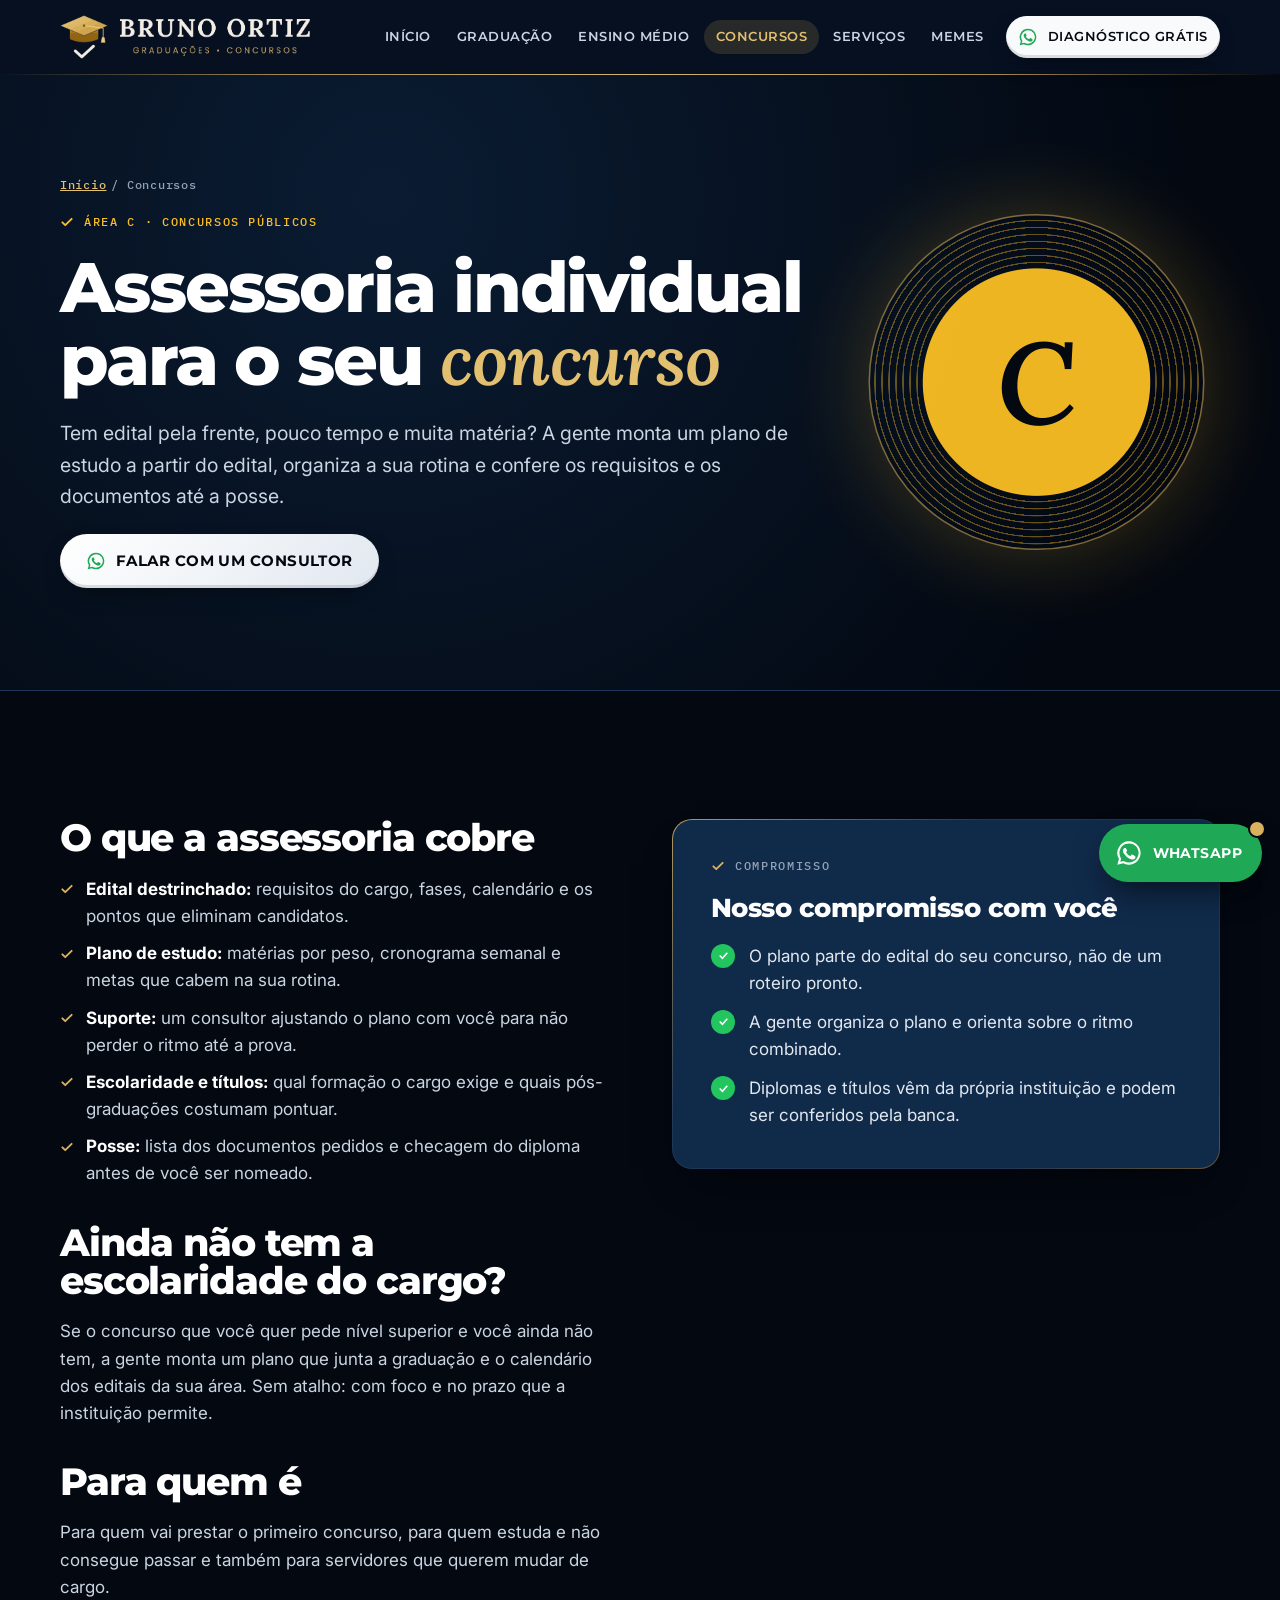
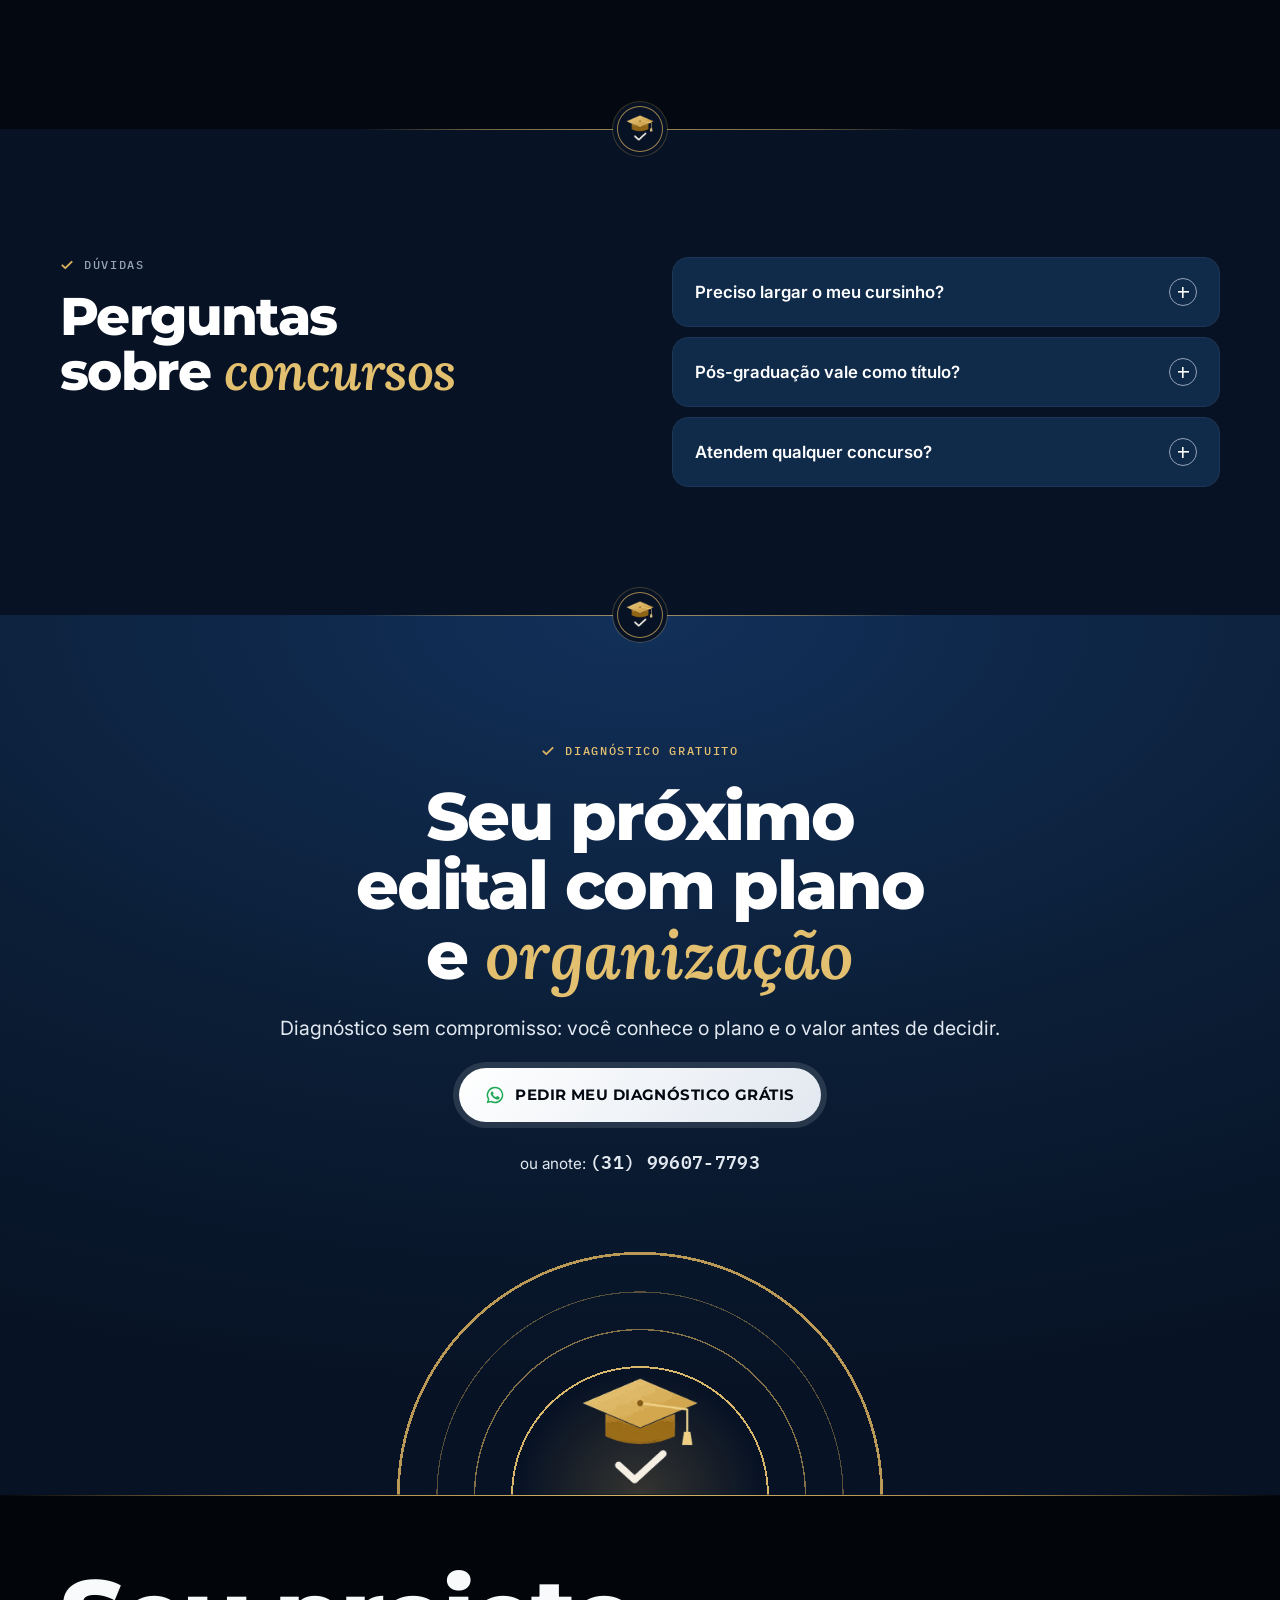
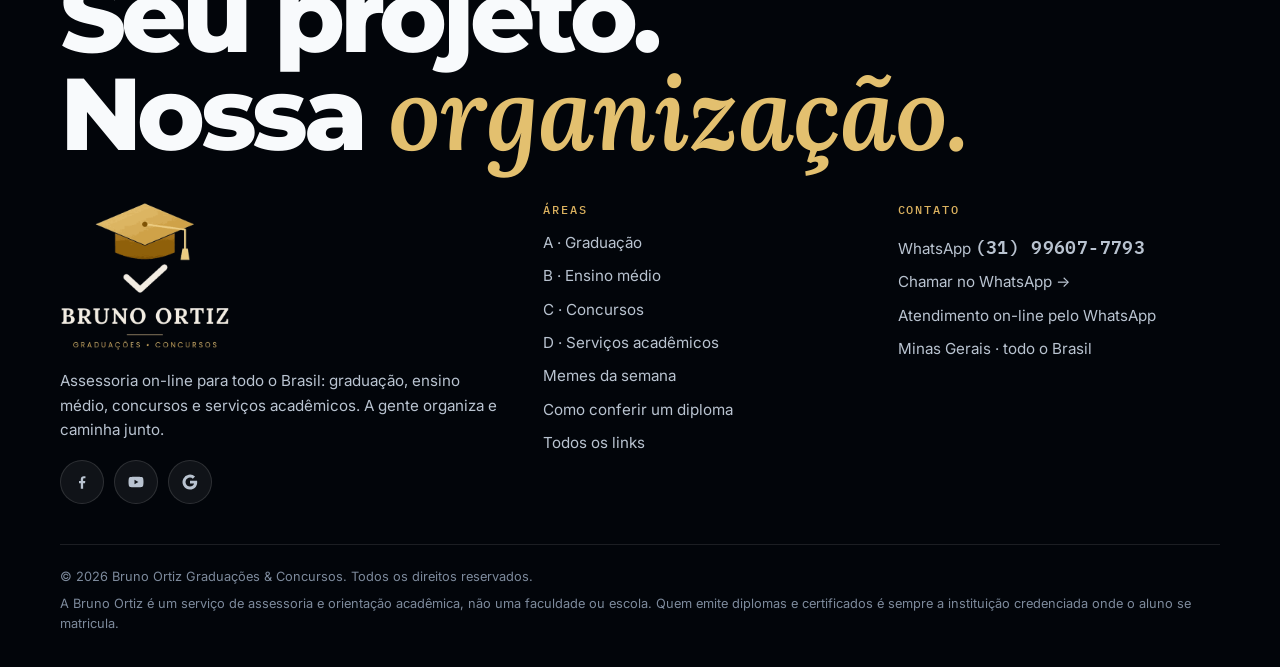
==== commit 00536881: "Update aprovacao.html" ====
--- a/aprovacao.html
+++ b/aprovacao.html
@@ -101,7 +101,7 @@
     </div>
     <div class="legal">
       <span>©️ <span id="year">2026</span> Bruno Ortiz Graduações & Concursos. Todos os direitos reservados.</span>
-      <span>A Bruno Ortiz é um serviço de assessoria e orientação acadêmica, não uma faculdade ou escola. Quem emite diplomas e certificados é sempre a instituição credenciada onde o aluno se matricula e cursa as disciplinas.</span>
+      <span>A Bruno Ortiz é um serviço de assessoria e orientação acadêmica, não uma faculdade ou escola. Quem emite diplomas e certificados é sempre a instituição credenciada onde o aluno se matricula.</span>
     </div>
   </div>
 </footer>
